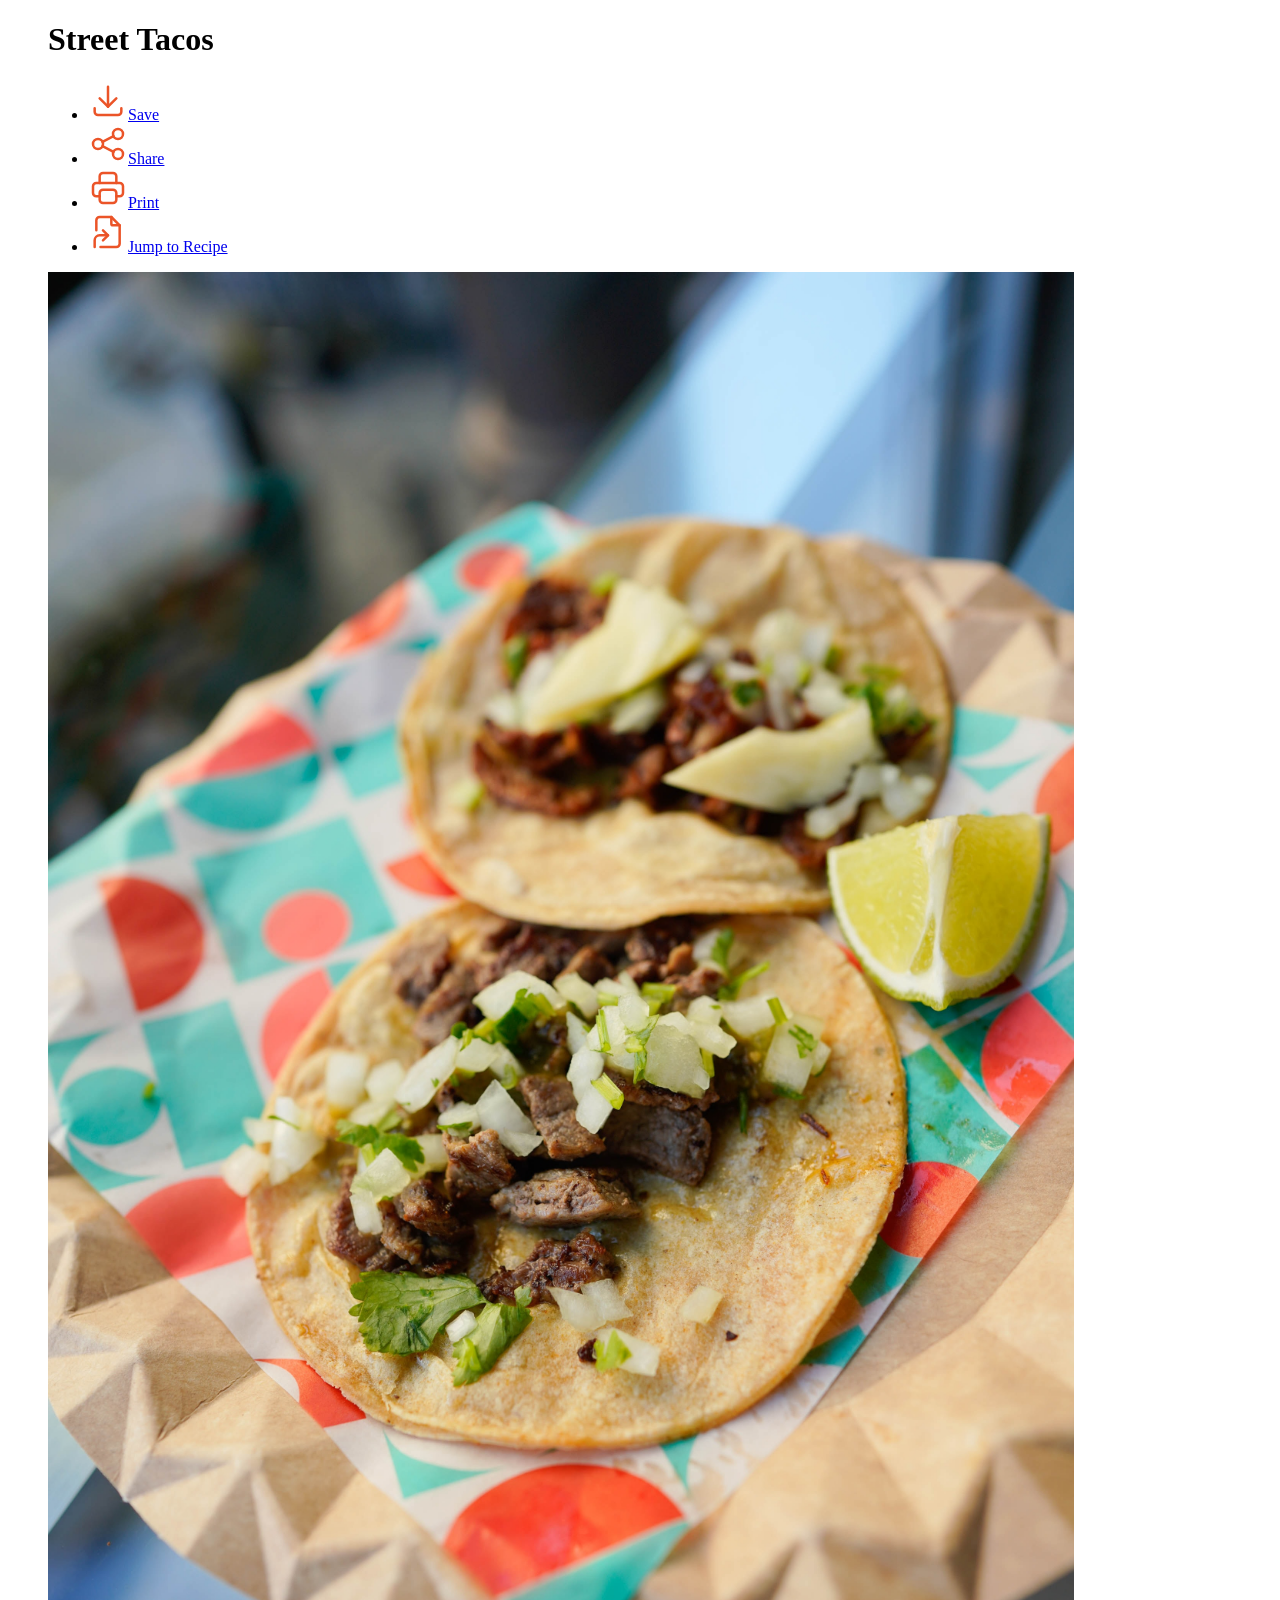
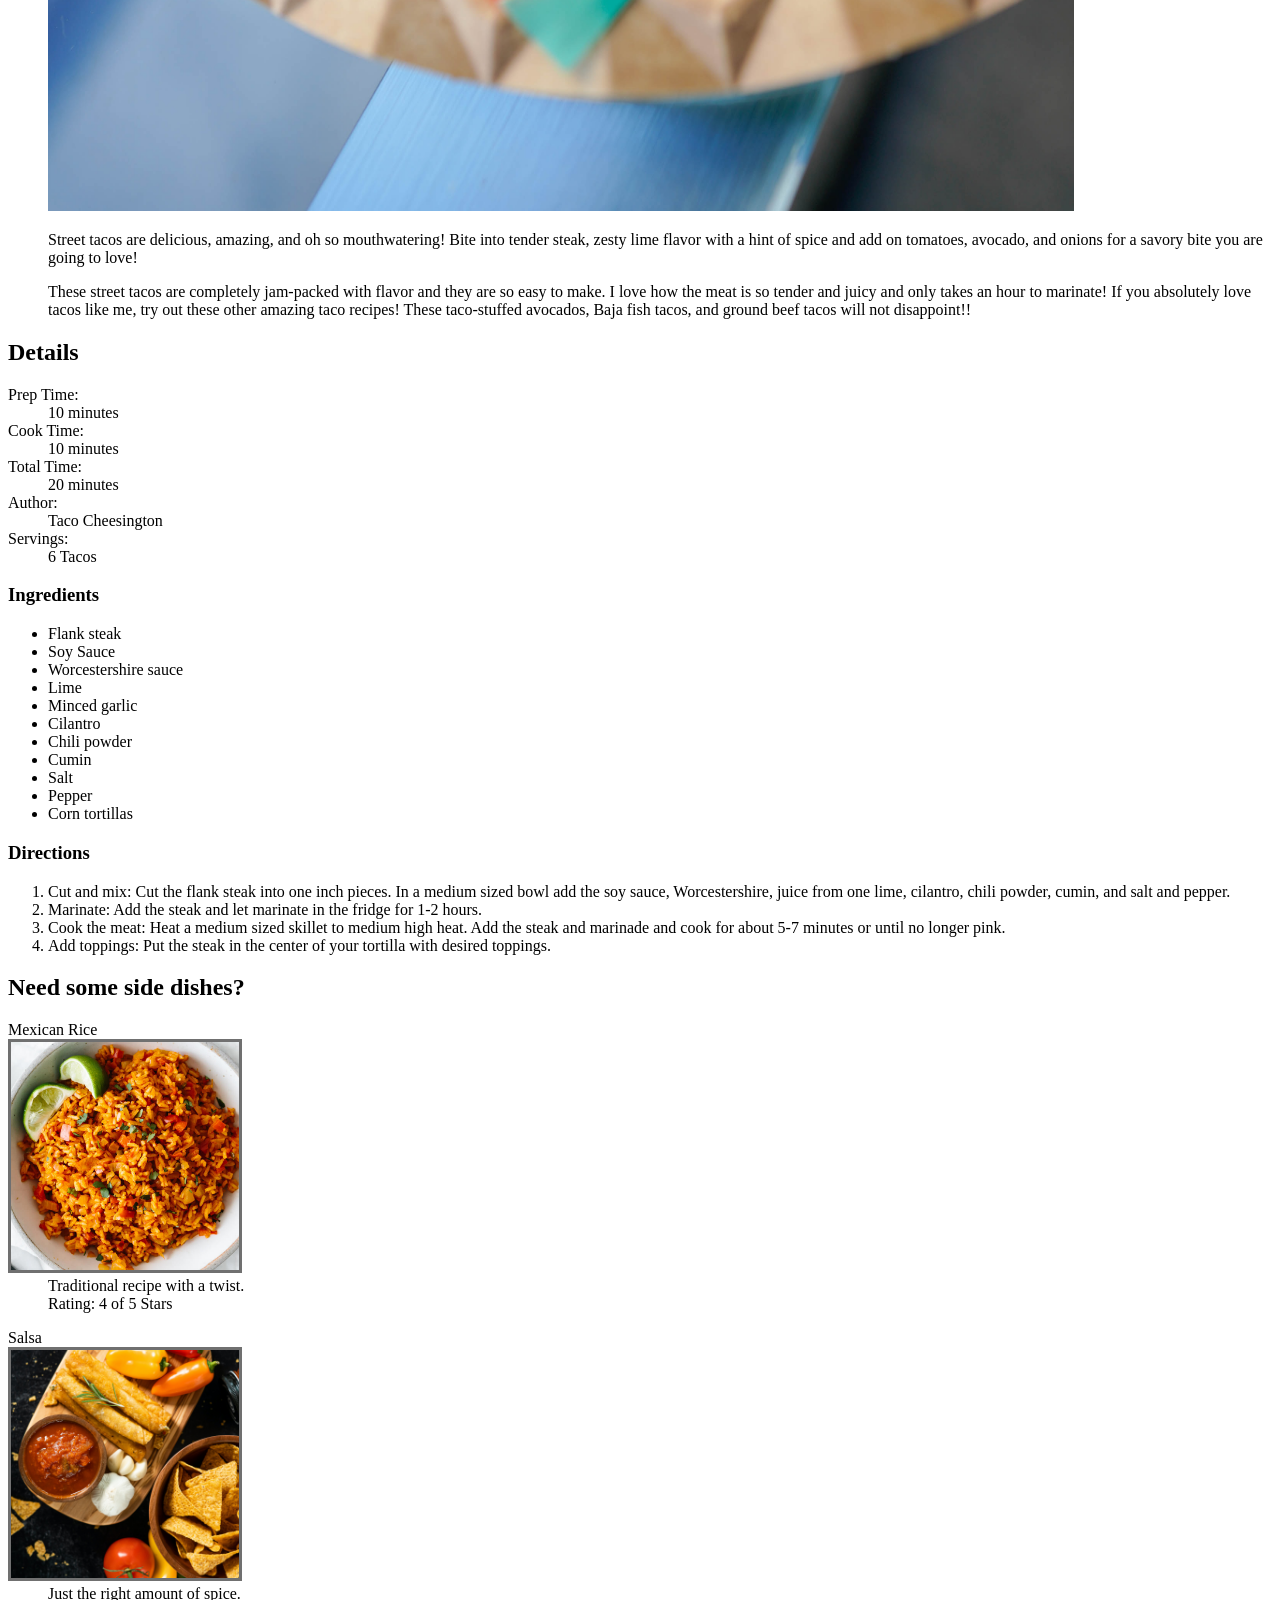
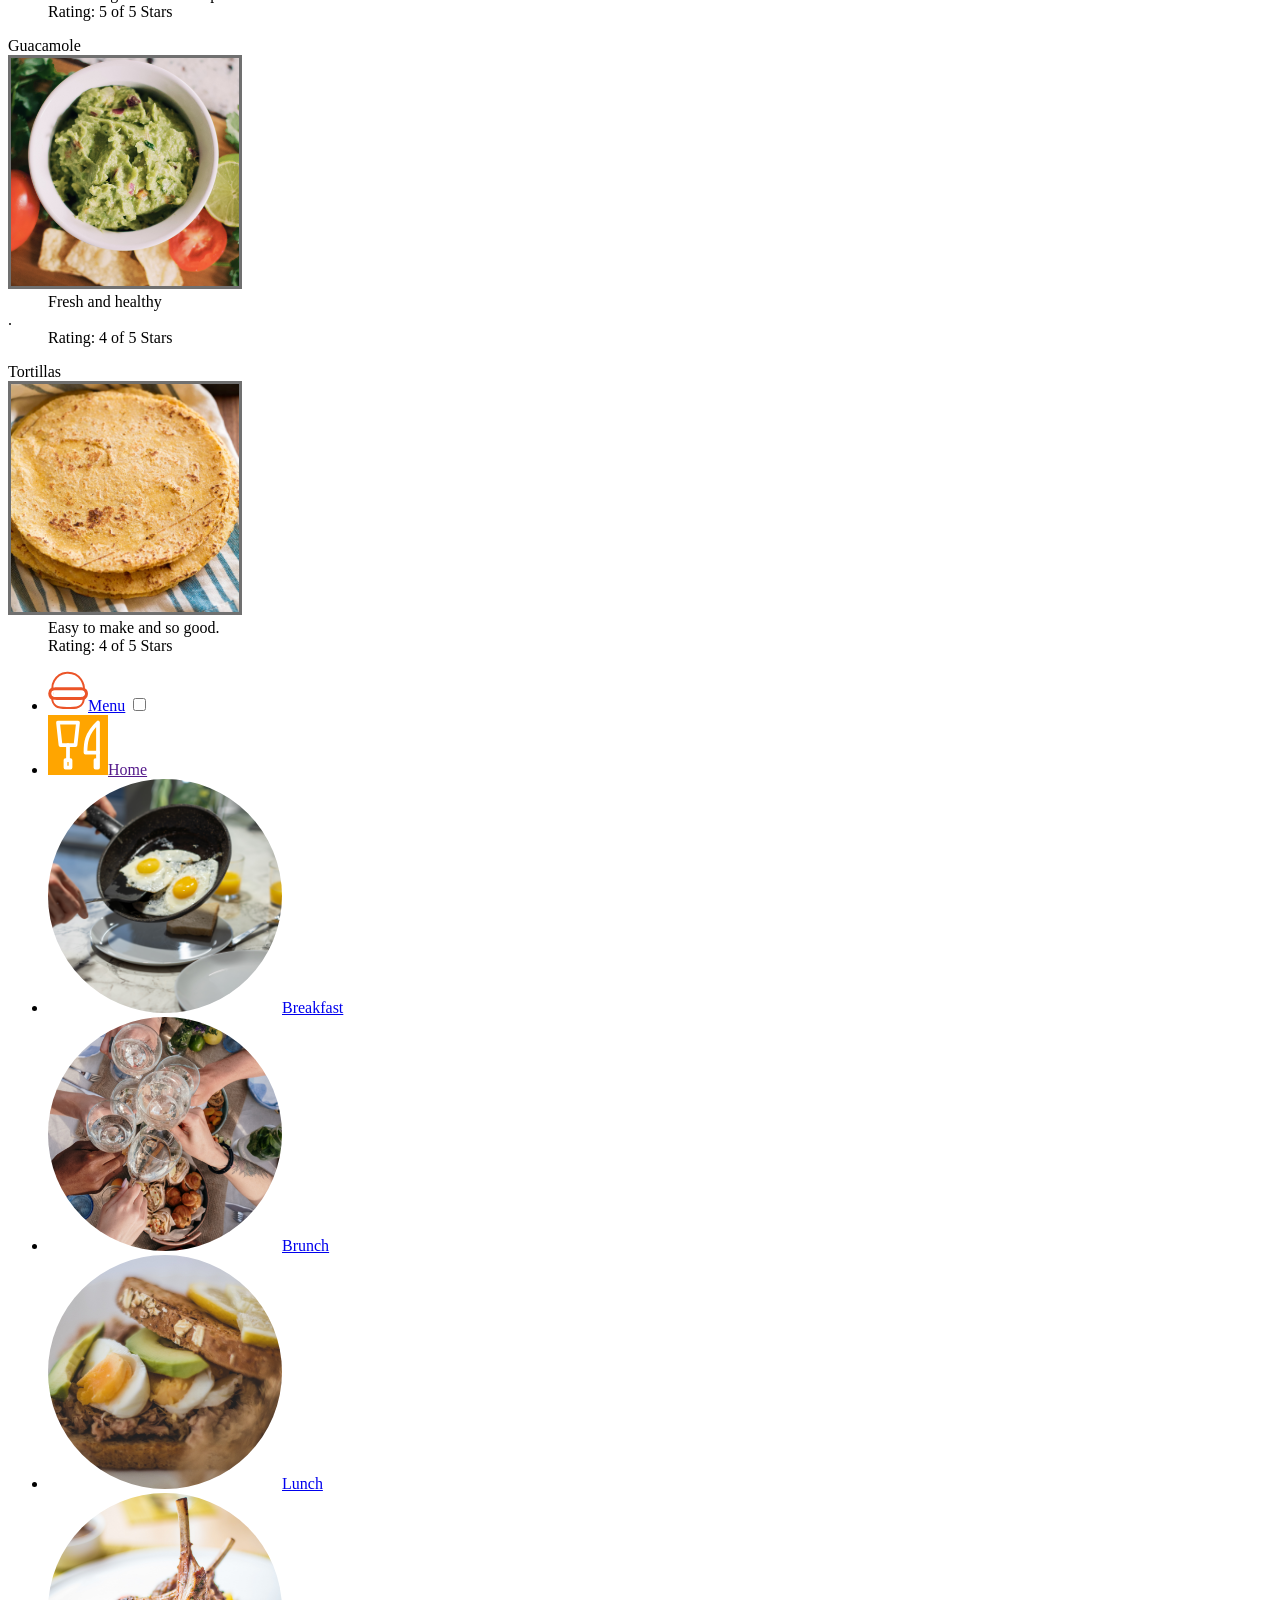
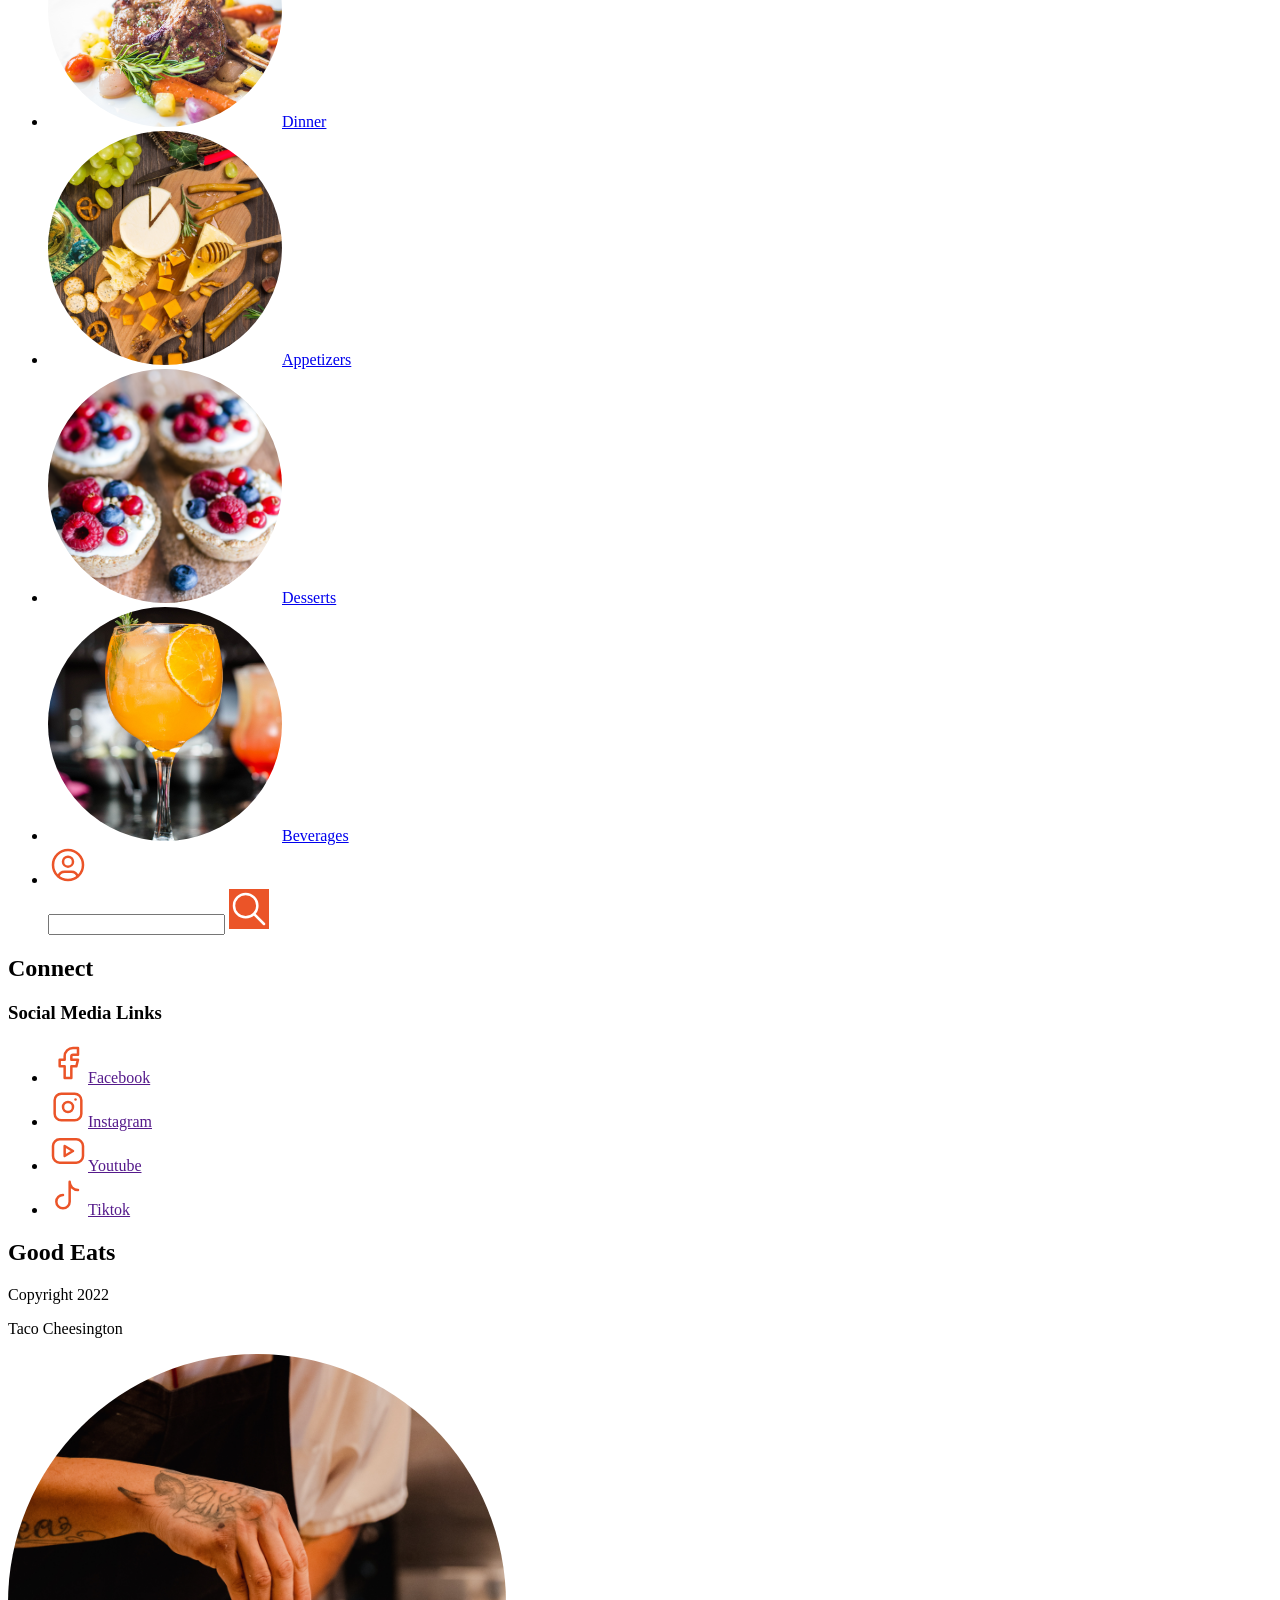
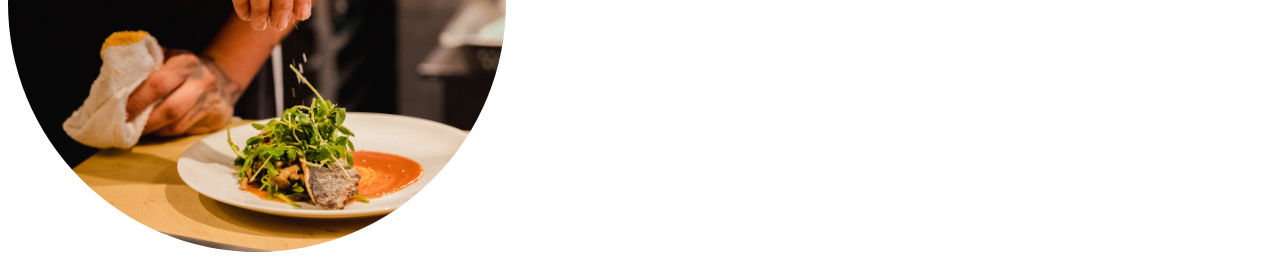
==== index.html @ 37f7d2fc "First commit Updated created svg files for each svg image, added images, added semantic html, no sty" ====
<!DOCTYPE html>
<html lang="en">

<head>
    <meta charset="UTF-8">
    <meta name="viewport" content="width=device-width, initial-scale=1.0">
    <title>Good Eats- Street Tacos</title>
    <link rel="stylesheet" href="styles.css">
</head>
<body>
    <menu>
        <h1>Street Tacos</h1>
        <ul>
            <li><a href="#save"><img src="svg/save.svg" alt="">Save</a></li>
            <li><a href="#share"><img src="svg/share.svg" alt="">Share</a></li>
            <li><a href="#print"><img src="svg/print.svg" alt="">Print</a></li>
            <li><a href="#jump"><img src="svg/jump.svg" alt="">Jump to Recipe</a></li>
        </ul>
        <img src="images/street-tacos.png" alt="">
        <p>Street tacos are delicious, amazing, and oh so mouthwatering! Bite into tender steak, zesty lime flavor with
            a
            hint
            of spice and add on tomatoes, avocado, and onions for a savory bite you are going to love!</p>

        <p>These street tacos are completely jam-packed with flavor and they are so easy to make. I love how the meat is
            so
            tender and juicy and only takes an hour to marinate! If you absolutely love tacos like me, try out these
            other
            amazing taco recipes! These taco-stuffed avocados, Baja fish tacos, and ground beef tacos will not
            disappoint!!</p>
    </menu>
    <main>
        <h2>Details</h2>
        <dl>
            <dt>Prep Time:</dt>
            <dd>10 minutes</dd>
            <dt>Cook Time:</dt>
            <dd>10 minutes</dd>
            <dt>Total Time:</dt>
            <dd>20 minutes</dd>
            <dt>Author:</dt>
            <dd>Taco Cheesington</dd>
            <dt>Servings:</dt>
            <dd>6 Tacos</dd>
        </dl>
        <section>
            <h3>Ingredients</h3>
            <ul>
                <li>Flank steak</li>
                <li>Soy Sauce</li>
                <li>Worcestershire sauce</li>
                <li>Lime</li>
                <li>Minced garlic</li>
                <li>Cilantro</li>
                <li>Chili powder</li>
                <li>Cumin</li>
                <li>Salt</li>
                <li>Pepper</li>
                <li>Corn tortillas</li>
            </ul>
            <h3>Directions</h3>
            <ol>
                <li>Cut and mix: Cut the flank steak into one inch pieces. In a medium sized bowl add the soy sauce,
                    Worcestershire,
                    juice from one lime, cilantro, chili powder, cumin, and salt and pepper.</li>
                <li>Marinate: Add the steak and let marinate in the fridge for 1-2 hours.</li>
                <li>Cook the meat: Heat a medium sized skillet to medium high heat. Add the steak and marinade and cook
                    for about
                    5-7
                    minutes or until no longer pink.</li>
                <li>Add toppings: Put the steak in the center of your tortilla with desired toppings.</li>
            </ol>
        </section>
    </main>
    <aside>
        <section>
            <h2>Need some side dishes?</h2>
            <dl>
                <dt>Mexican Rice</dt>
                <img src="images/mexican-rice.png" alt="">
                <dd>Traditional recipe with a twist.</dd>
                <dd>Rating: 4 of 5 Stars</dd>
            </dl>
            <dl>
                <dt>Salsa</dt>
                <img src="images/salsa.png" alt="">
                <dd>Just the right amount of spice.</dd>
                <dd>Rating: 5 of 5 Stars</dd>
            </dl>
            <dl>
                <dt>Guacamole</dt>
                <img src="images/guacamole.png" alt="">
                <dd>Fresh and healthy</dd>.
                <dd>Rating: 4 of 5 Stars</dd>
            </dl>
            <dl>
                <dt>Tortillas</dt>
                <img src="images/tortillas.png" alt="">
                <dd>Easy to make and so good.</dd>
                <dd>Rating: 4 of 5 Stars</dd>
            </dl>
        </section>
    </aside>
    <header>
        <nav>
            <ul>
                <li><a href="#"><img src="svg/hamburger.svg" alt="">Menu</a>
                    <input type="checkbox" name="hamburger" id="hamburger">
                </li>
                <li><a href=""><img id="logo" src="svg/logo.svg" alt="">Home</a></li>
                <li><a href="#"><img src="images/breakfast.png" alt="">Breakfast</a></li>
                <li><a href="#"><img src="images/brunch.png" alt="">Brunch</a></li>
                <li><a href="#"><img src="images/lunch.png" alt="">Lunch</a></li>
                <li><a href="#"><img src="images/dinner.png" alt="">Dinner</a></li>
                <li><a href="#"><img src="images/appetizers.png" alt="">Appetizers</a></li>
                <li><a href="#"><img src="images/desserts.png" alt="">Desserts</a></li>
                <li><a href="#"><img src="images/beverages.png" alt="">Beverages</a></li>
                <li><a href="#"><img id="avatar" src="svg/avatar.svg" alt=""></a></li>
                <input type="search" name="search-bar" id="search-bar">
                <a href="#"><img id="search" src="svg/search.svg" alt=""></a>
            </ul>
        </nav>
    </header>
    <footer>
        <h2>Connect</h2>
        <section>
            <h3>Social Media Links</h3>
            <ul>
                <li><a href=""><img src="svg/facebook.svg" alt="">Facebook</a></li>
                <li><a href=""><img src="svg/instagram.svg" alt="">Instagram</a></li>
                <li><a href=""><img src="svg/youtube.svg" alt="">Youtube</a></li>
                <li><a href=""><img src="svg/tiktok.svg" alt="">Tiktok</a></li>
            </ul>
        </section>
        <section>
            <h2>Good Eats</h2>
            <p>Copyright 2022</p>
            <p>Taco Cheesington</p>
            <img src="images/taco-cheesington.png" alt="">
        </section>
    </footer>
</body>

</html>
---- styles.css ----
#logo {
    background-color: orange;
}
#search {
    background-color: #EB5428;
}
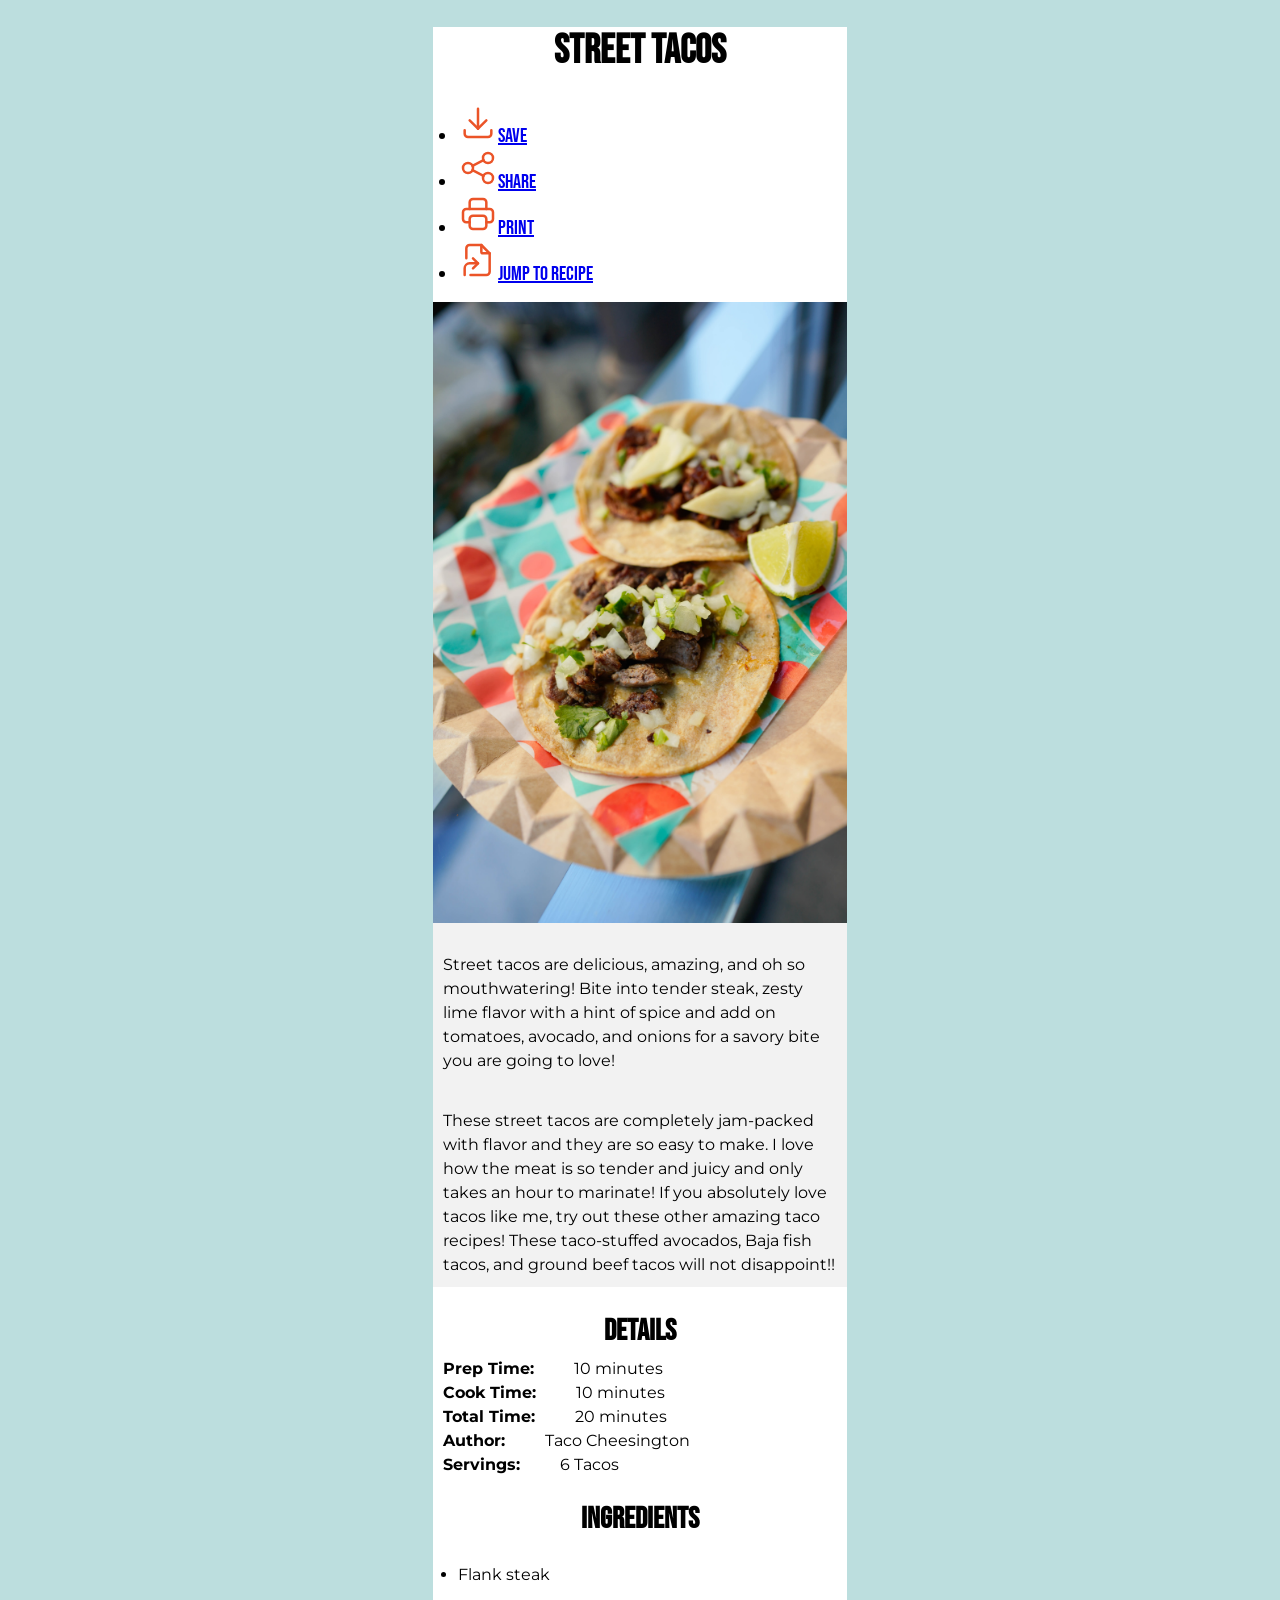
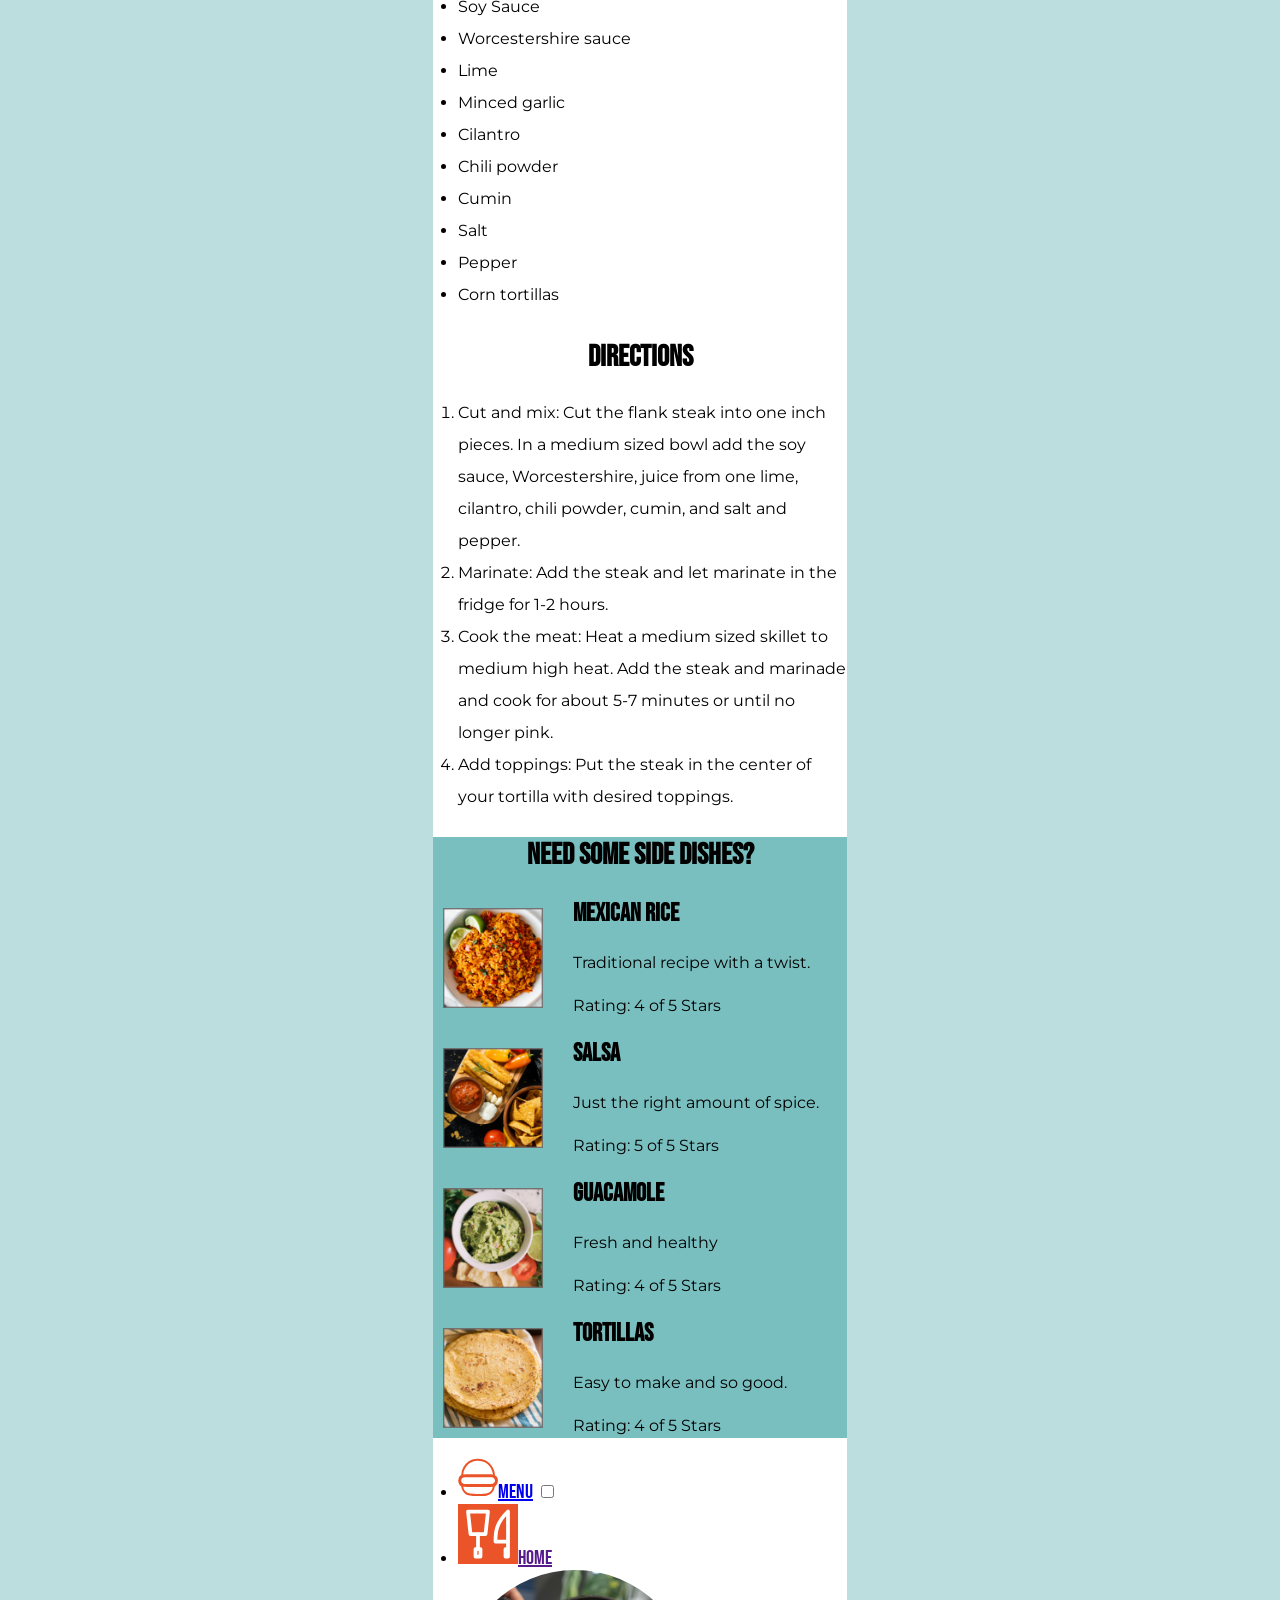
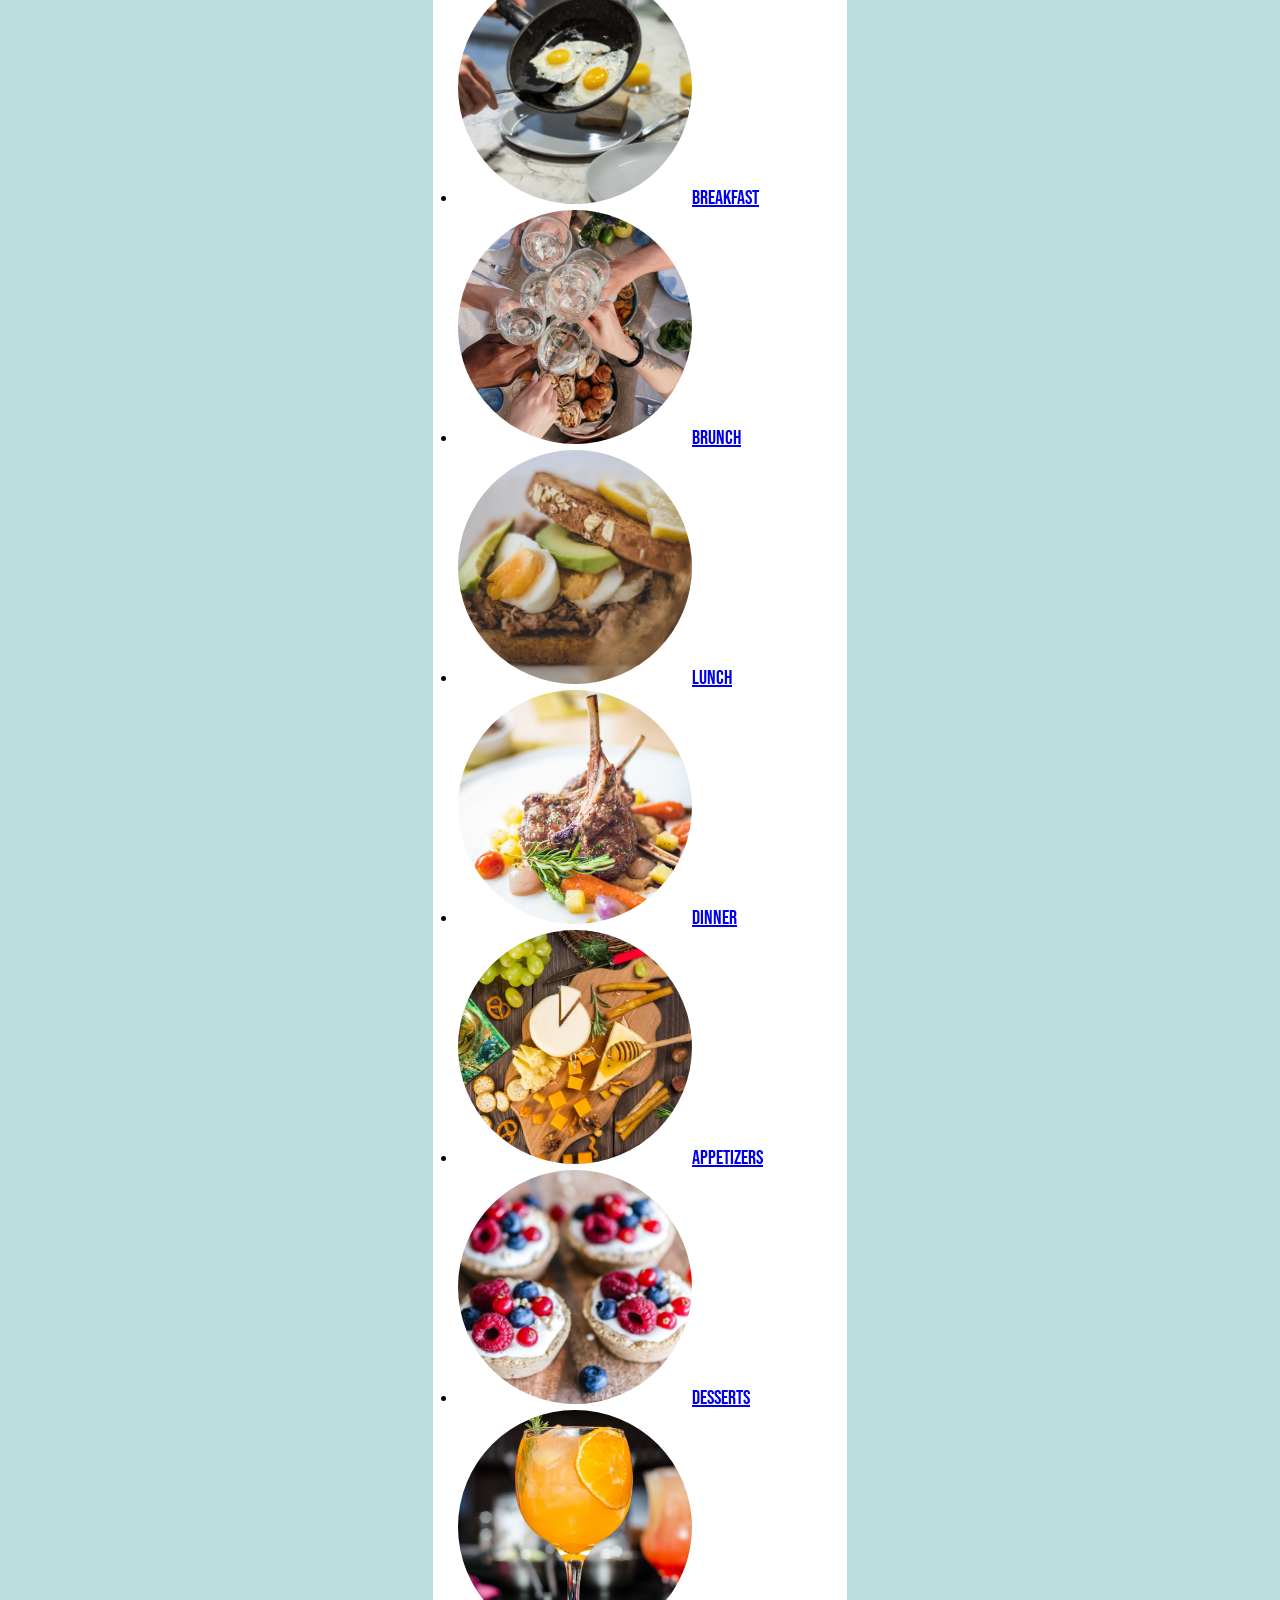
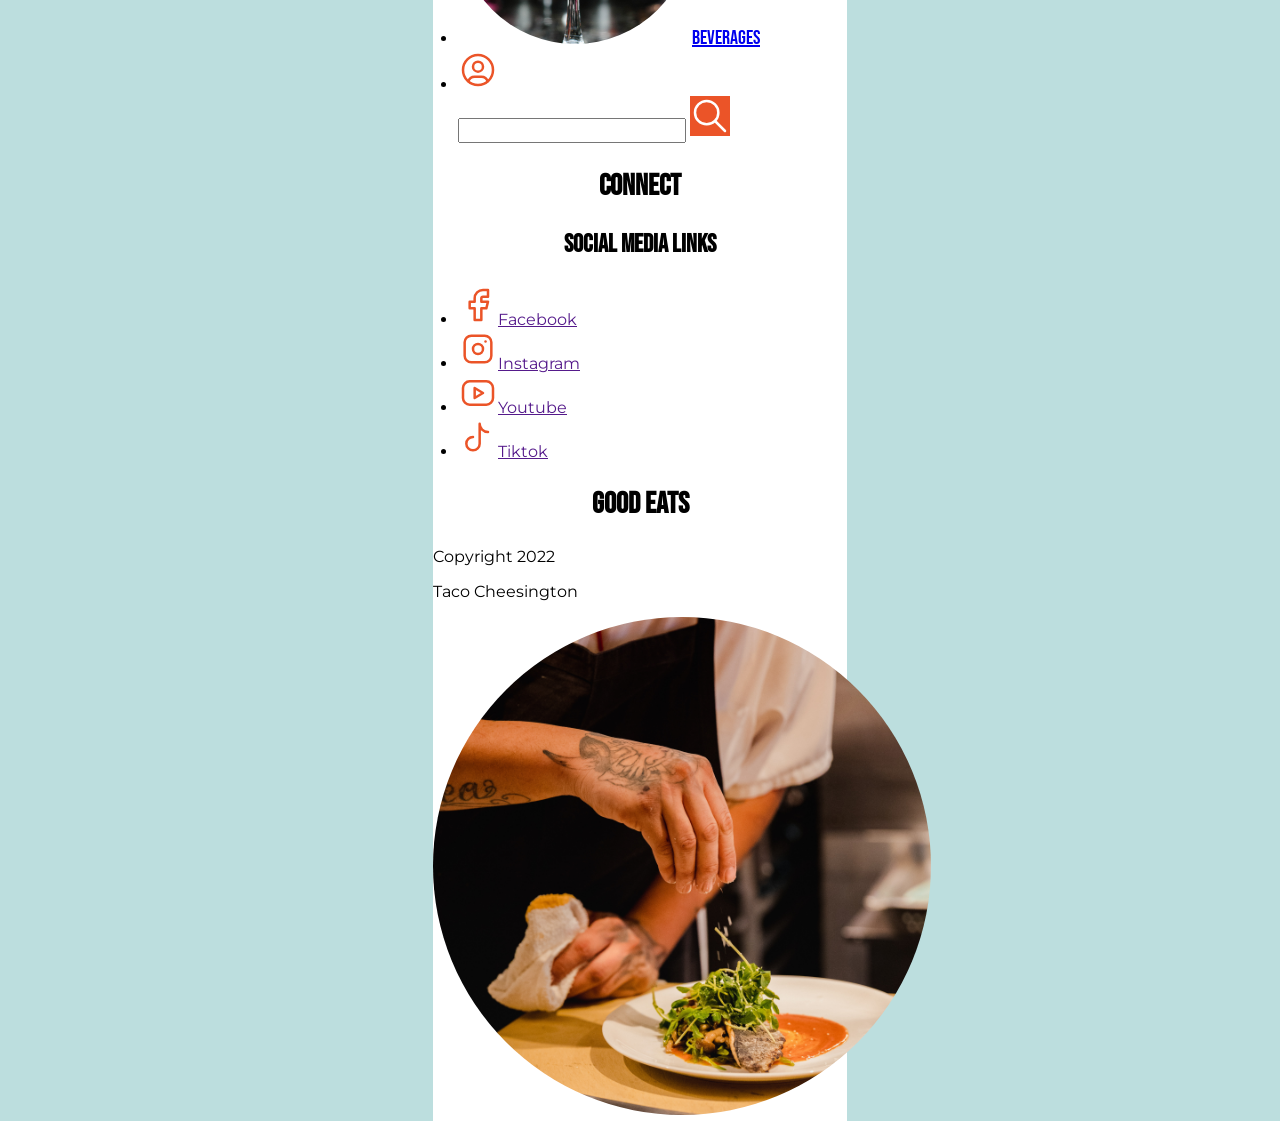
==== commit dc081f25: "Second Commit Update, added css for mobile, still a work in progress" ====
--- a/index.html
+++ b/index.html
@@ -7,6 +7,7 @@
     <title>Good Eats- Street Tacos</title>
     <link rel="stylesheet" href="styles.css">
 </head>
+
 <body>
     <menu>
         <h1>Street Tacos</h1>
@@ -16,35 +17,49 @@
             <li><a href="#print"><img src="svg/print.svg" alt="">Print</a></li>
             <li><a href="#jump"><img src="svg/jump.svg" alt="">Jump to Recipe</a></li>
         </ul>
-        <img src="images/street-tacos.png" alt="">
-        <p>Street tacos are delicious, amazing, and oh so mouthwatering! Bite into tender steak, zesty lime flavor with
-            a
-            hint
-            of spice and add on tomatoes, avocado, and onions for a savory bite you are going to love!</p>
+        <section>
+            <img src="images/street-tacos.png" alt="">
+            <p>Street tacos are delicious, amazing, and oh so mouthwatering! Bite into tender steak, zesty lime flavor
+                with
+                a
+                hint
+                of spice and add on tomatoes, avocado, and onions for a savory bite you are going to love!</p>
 
-        <p>These street tacos are completely jam-packed with flavor and they are so easy to make. I love how the meat is
-            so
-            tender and juicy and only takes an hour to marinate! If you absolutely love tacos like me, try out these
-            other
-            amazing taco recipes! These taco-stuffed avocados, Baja fish tacos, and ground beef tacos will not
-            disappoint!!</p>
+            <p>These street tacos are completely jam-packed with flavor and they are so easy to make. I love how the
+                meat is
+                so
+                tender and juicy and only takes an hour to marinate! If you absolutely love tacos like me, try out these
+                other
+                amazing taco recipes! These taco-stuffed avocados, Baja fish tacos, and ground beef tacos will not
+                disappoint!!</p>
+        </section>
     </menu>
     <main>
-        <h2>Details</h2>
-        <dl>
-            <dt>Prep Time:</dt>
-            <dd>10 minutes</dd>
-            <dt>Cook Time:</dt>
-            <dd>10 minutes</dd>
-            <dt>Total Time:</dt>
-            <dd>20 minutes</dd>
-            <dt>Author:</dt>
-            <dd>Taco Cheesington</dd>
-            <dt>Servings:</dt>
-            <dd>6 Tacos</dd>
-        </dl>
+        <div id="details">
+            <h2>Details</h2>
+            <dl>
+                <dt>Prep Time:</dt>
+                <dd>10 minutes</dd>
+            </dl>
+            <dl>
+                <dt>Cook Time:</dt>
+                <dd>10 minutes</dd>
+            </dl>
+            <dl>
+                <dt>Total Time:</dt>
+                <dd>20 minutes</dd>
+            </dl>
+            <dl>
+                <dt>Author:</dt>
+                <dd>Taco Cheesington</dd>
+            </dl>
+            <dl>
+                <dt>Servings:</dt>
+                <dd>6 Tacos</dd>
+            </dl>
+        </div>
         <section>
-            <h3>Ingredients</h3>
+            <h2>Ingredients</h2>
             <ul>
                 <li>Flank steak</li>
                 <li>Soy Sauce</li>
@@ -58,7 +73,7 @@
                 <li>Pepper</li>
                 <li>Corn tortillas</li>
             </ul>
-            <h3>Directions</h3>
+            <h2>Directions</h2>
             <ol>
                 <li>Cut and mix: Cut the flank steak into one inch pieces. In a medium sized bowl add the soy sauce,
                     Worcestershire,
@@ -73,32 +88,31 @@
         </section>
     </main>
     <aside>
-        <section>
-            <h2>Need some side dishes?</h2>
-            <dl>
-                <dt>Mexican Rice</dt>
-                <img src="images/mexican-rice.png" alt="">
-                <dd>Traditional recipe with a twist.</dd>
-                <dd>Rating: 4 of 5 Stars</dd>
-            </dl>
-            <dl>
-                <dt>Salsa</dt>
-                <img src="images/salsa.png" alt="">
-                <dd>Just the right amount of spice.</dd>
-                <dd>Rating: 5 of 5 Stars</dd>
-            </dl>
-            <dl>
-                <dt>Guacamole</dt>
-                <img src="images/guacamole.png" alt="">
-                <dd>Fresh and healthy</dd>.
-                <dd>Rating: 4 of 5 Stars</dd>
-            </dl>
-            <dl>
-                <dt>Tortillas</dt>
-                <img src="images/tortillas.png" alt="">
-                <dd>Easy to make and so good.</dd>
-                <dd>Rating: 4 of 5 Stars</dd>
-            </dl>
+        <h2>Need some side dishes?</h2>
+        <article>
+            <h3>Mexican Rice</h3>
+            <img src="images/mexican-rice.png" alt="Image of Mexican Rice">
+            <p>Traditional recipe with a twist.</p>
+            <p>Rating: 4 of 5 Stars</p>
+        </article>
+        <article>
+            <h3>Salsa</h3>
+            <img src="images/salsa.png" alt="Image of Salsa">
+            <p>Just the right amount of spice.</p>
+            <p>Rating: 5 of 5 Stars</p>
+        </article>
+        <article>
+            <h3>Guacamole</h3>
+            <img src="images/guacamole.png" alt="">
+            <p>Fresh and healthy</p>
+            <p>Rating: 4 of 5 Stars</p>
+        </article>
+        <article>
+            <h3>Tortillas</h3>
+            <img src="images/tortillas.png" alt="">
+            <p>Easy to make and so good.</p>
+            <p>Rating: 4 of 5 Stars</p>
+        </article>
         </section>
     </aside>
     <header>
--- a/styles.css
+++ b/styles.css
@@ -1,6 +1,143 @@
+@import url('https://fonts.googleapis.com/css2?family=Bebas+Neue&family=Cabin&family=Montserrat:wght@400;700&display=swap');
+:root {
+    --black: #0D0D0D;
+    --off-white: #F2F2F2;
+    --dark-teal: #7ABFBF;
+    --light-teal: rgba(122, 191, 191, 0.5);
+    --orange: #EB5428;
+}
+/* Typography */
+h1, h2, h3, nav a, nav span, menu li, #social li, footer {
+    font-family: 'Bebas Neue', sans-serif;
+}
+p, dd, li, nav, input {
+    font-family: 'Montserrat', sans-serif;
+    font-weight: 400;
+}
+dt {
+    font-family: 'Montserrat', sans-serif;
+    font-weight: 700;
+}
+h1 {
+    font-size: 40px;
+    text-align: center;
+}
+h2 {
+    font-size: 30px;
+    text-align: center;
+}
+h3 {
+    font-size: 25px;
+    text-align: center;    
+}
+nav a, nav span, menu li, #social li, footer {
+    font-size: 20px;
+}
+p, dd, li, nav, input, dt {
+    font-size: 16px;
+}
+/* Main */
+html{
+    box-sizing: border-box;
+    background-color: var(--light-teal);
+}
+body {
+    margin: 0 auto;
+    width: 100%;
+    max-width: 414px;
+    background-color: #ffffff;
+}
+menu{
+    margin: 0;
+    padding:0;
+}
+menu section {
+    background-color: var(--off-white);
+}
+menu p {
+    padding: 10px;
+    line-height: 1.5;
+}
+menu section img{
+    width: 100%;
+}
+#details {
+    display: flex;
+    flex-direction: column;
+    justify-content: start;
+    margin: 10px; 
+}
+#details h2 {
+    margin: 10px;
+}
+
+#details dl {
+    display: flex;
+    justify-content: start;
+    margin-bottom: 5px;
+    margin-top: 0;
+}
+ul, ol{
+    margin-top: 0;
+    padding-left: 25px;
+}
+main section {
+    line-height: 2;
+}
+main section h2 {
+    margin: 10px;
+}
+
+/* Aside */
+aside {
+    background-color: var(--dark-teal);
+}
+article {
+    display: grid;
+    grid-template-areas:
+        "image title"
+        "image description"
+        "image rating";
+    grid-template-columns: auto 1fr;
+    grid-gap: 20px;
+    text-align: left;
+}
+
+article img {
+    grid-area: image;
+    margin: 10px;
+}
+
+article h3 {
+    grid-area: title;
+    text-align: left;
+}
+
+article p:first-of-type {
+    grid-area: description;
+}
+
+article p:last-of-type {
+    grid-area: rating;
+}
+
+/* Optional styling to ensure there's no unnecessary spacing */
+article {
+    margin-bottom: 20px;
+}
+
+article img {
+    max-width: 100px; /* Adjust as needed */
+    display: block;
+}
+
+article p, article h3 {
+    margin: 0;
+}
+
 #logo {
-    background-color: orange;
+    background-color: var(--orange);
 }
 #search {
-    background-color: #EB5428;
+    background-color: var(--orange);
 }
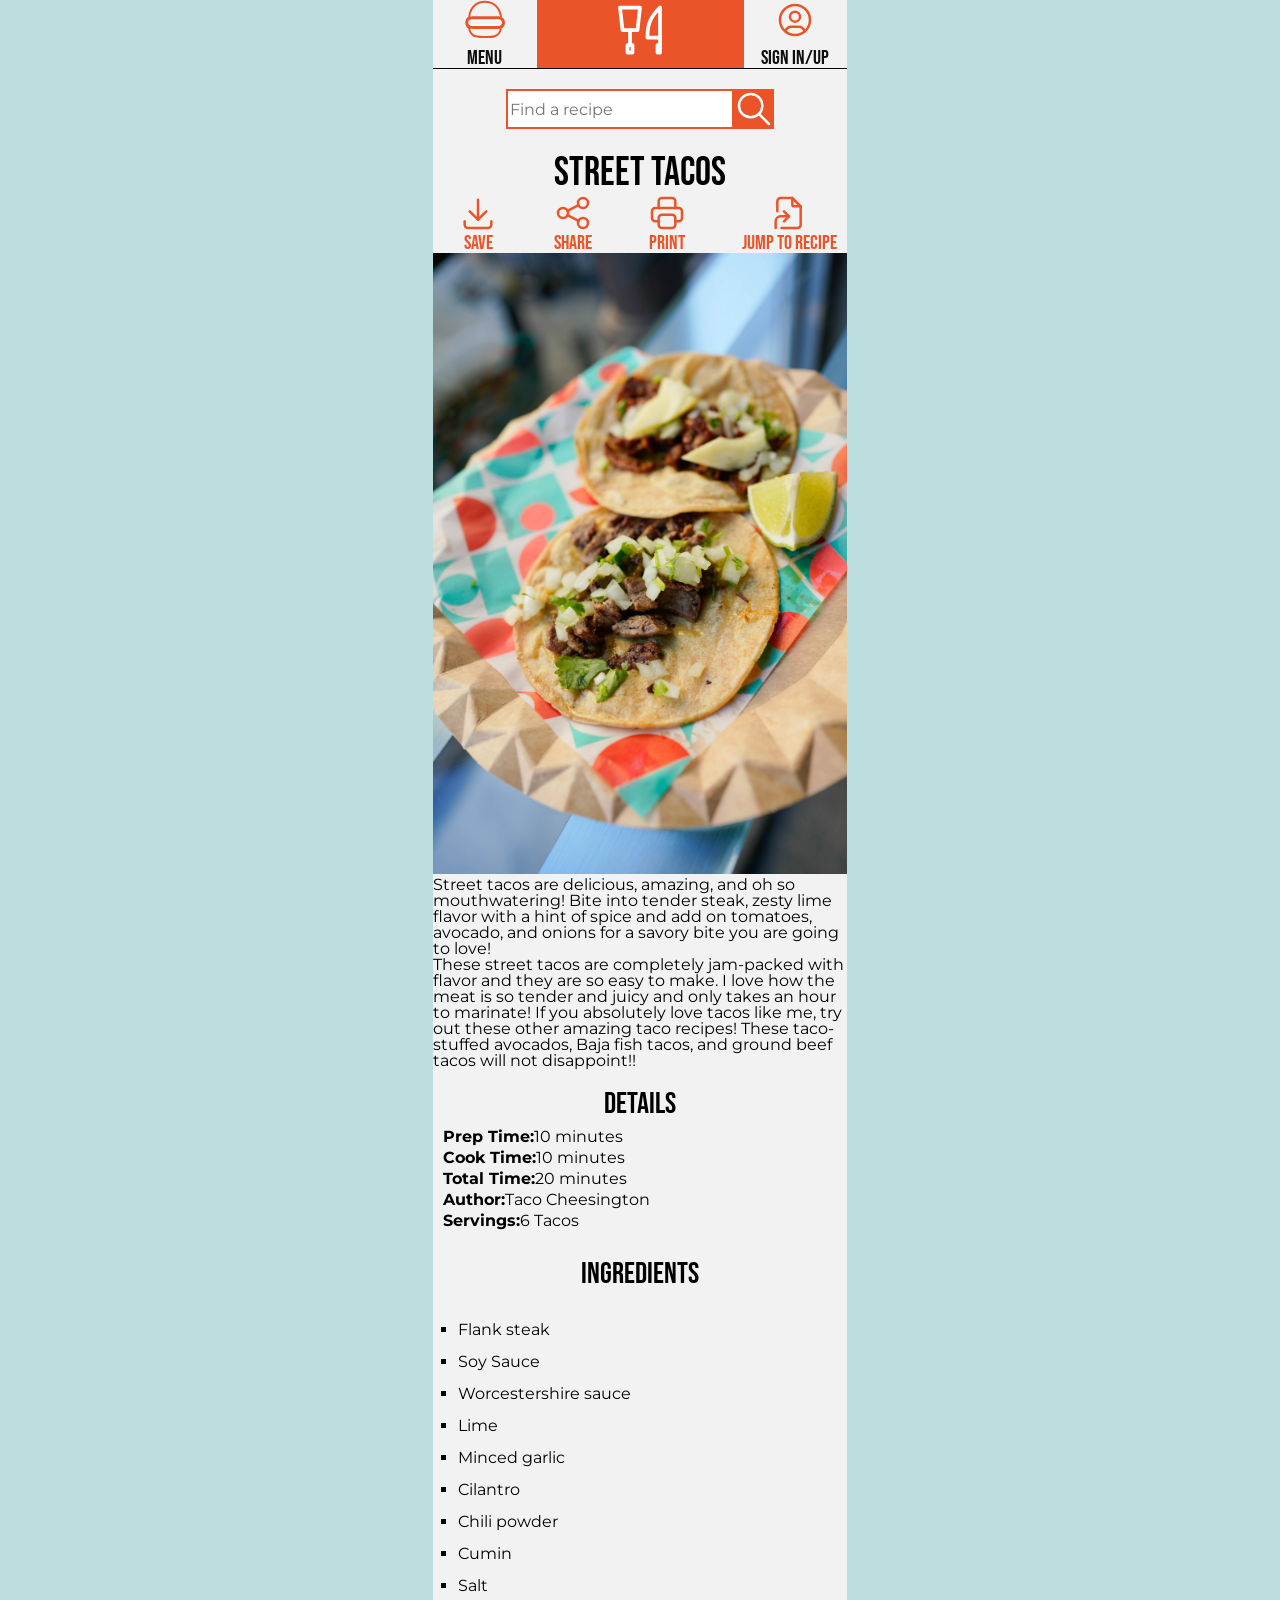
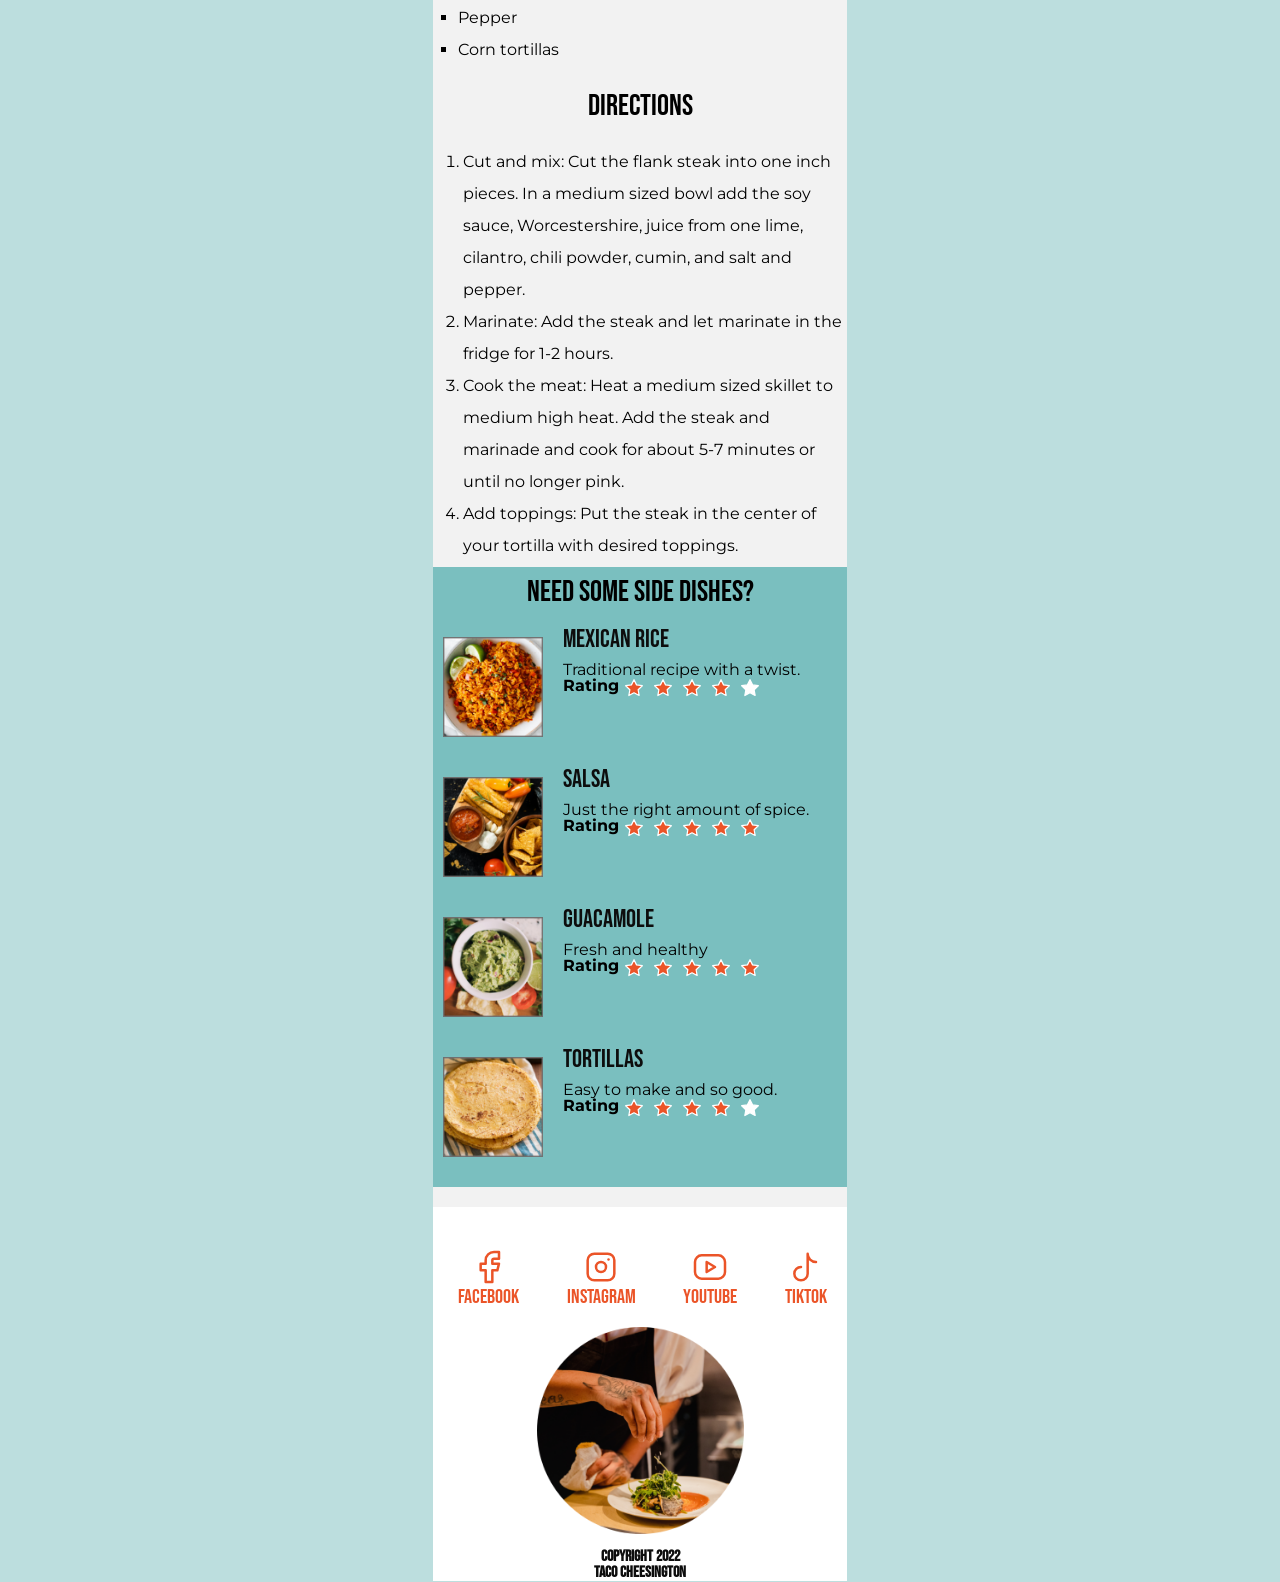
==== commit 26465fdc: "Mobile version Update to all styles and html for the mobile view." ====
--- a/index.html
+++ b/index.html
@@ -6,17 +6,47 @@
     <meta name="viewport" content="width=device-width, initial-scale=1.0">
     <title>Good Eats- Street Tacos</title>
     <link rel="stylesheet" href="styles.css">
+    <link rel="preconnect" href="https://fonts.googleapis.com">
+    <link rel="preconnect" href="https://fonts.gstatic.com" crossorigin>
+    <link href="https://fonts.googleapis.com/css2?family=Bebas+Neue&family=Montserrat:wght@400;700&display=swap"
+        rel="stylesheet">
 </head>
 
 <body>
-    <menu>
+    <div class="container">
+    <header>
         <h1>Street Tacos</h1>
-        <ul>
-            <li><a href="#save"><img src="svg/save.svg" alt="">Save</a></li>
-            <li><a href="#share"><img src="svg/share.svg" alt="">Share</a></li>
-            <li><a href="#print"><img src="svg/print.svg" alt="">Print</a></li>
-            <li><a href="#jump"><img src="svg/jump.svg" alt="">Jump to Recipe</a></li>
-        </ul>
+        <menu>
+            <ul>
+                <li><a href="#save"><svg xmlns="http://www.w3.org/2000/svg" class="icon icon-tabler icon-tabler-download" width="40" height="40" viewBox="0 0 24 24" stroke-width="1.5" stroke="#EB5428" fill="none" stroke-linecap="round" stroke-linejoin="round">
+        <path stroke="none" d="M0 0h24v24H0z" fill="none"/>
+        <path d="M4 17v2a2 2 0 0 0 2 2h12a2 2 0 0 0 2 -2v-2" />
+        <polyline points="7 11 12 16 17 11" />
+        <line x1="12" y1="4" x2="12" y2="16" />
+      </svg>Save</a></li>
+                <li><a href="#share"><svg xmlns="http://www.w3.org/2000/svg" class="icon icon-tabler icon-tabler-share" width="40" height="40" viewBox="0 0 24 24" stroke-width="1.5" stroke="#EB5428" fill="none" stroke-linecap="round" stroke-linejoin="round">
+        <path stroke="none" d="M0 0h24v24H0z" fill="none"/>
+        <circle cx="6" cy="12" r="3" />
+        <circle cx="18" cy="6" r="3" />
+        <circle cx="18" cy="18" r="3" />
+        <line x1="8.7" y1="10.7" x2="15.3" y2="7.3" />
+        <line x1="8.7" y1="13.3" x2="15.3" y2="16.7" />
+      </svg>Share</a></li>
+                <li><a href="#print"><svg xmlns="http://www.w3.org/2000/svg" class="icon icon-tabler icon-tabler-printer" width="40" height="40" viewBox="0 0 24 24" stroke-width="1.5" stroke="#EB5428" fill="none" stroke-linecap="round" stroke-linejoin="round">
+        <path stroke="none" d="M0 0h24v24H0z" fill="none"/>
+        <path d="M17 17h2a2 2 0 0 0 2 -2v-4a2 2 0 0 0 -2 -2h-14a2 2 0 0 0 -2 2v4a2 2 0 0 0 2 2h2" />
+        <path d="M17 9v-4a2 2 0 0 0 -2 -2h-6a2 2 0 0 0 -2 2v4" />
+        <rect x="7" y="13" width="10" height="8" rx="2" />
+      </svg>Print</a></li>
+                <li><a href="#jump"><svg xmlns="http://www.w3.org/2000/svg" class="icon icon-tabler icon-tabler-file-symlink" width="40" height="40" viewBox="0 0 24 24" stroke-width="1.5" stroke="#EB5428" fill="none" stroke-linecap="round" stroke-linejoin="round">
+        <path stroke="none" d="M0 0h24v24H0z" fill="none"/>
+        <path d="M4 21v-4a3 3 0 0 1 3 -3h5" />
+        <path d="M9 17l3 -3l-3 -3" />
+        <path d="M14 3v4a1 1 0 0 0 1 1h4" />
+        <path d="M5 11v-6a2 2 0 0 1 2 -2h7l5 5v11a2 2 0 0 1 -2 2h-9.5" />
+      </svg>Jump to Recipe</a></li>
+            </ul>
+        </menu>
         <section>
             <img src="images/street-tacos.png" alt="">
             <p>Street tacos are delicious, amazing, and oh so mouthwatering! Bite into tender steak, zesty lime flavor
@@ -33,7 +63,7 @@
                 amazing taco recipes! These taco-stuffed avocados, Baja fish tacos, and ground beef tacos will not
                 disappoint!!</p>
         </section>
-    </menu>
+    </header>
     <main>
         <div id="details">
             <h2>Details</h2>
@@ -89,61 +119,297 @@
     </main>
     <aside>
         <h2>Need some side dishes?</h2>
-        <article>
-            <h3>Mexican Rice</h3>
-            <img src="images/mexican-rice.png" alt="Image of Mexican Rice">
-            <p>Traditional recipe with a twist.</p>
-            <p>Rating: 4 of 5 Stars</p>
-        </article>
-        <article>
-            <h3>Salsa</h3>
-            <img src="images/salsa.png" alt="Image of Salsa">
-            <p>Just the right amount of spice.</p>
-            <p>Rating: 5 of 5 Stars</p>
-        </article>
-        <article>
-            <h3>Guacamole</h3>
-            <img src="images/guacamole.png" alt="">
-            <p>Fresh and healthy</p>
-            <p>Rating: 4 of 5 Stars</p>
-        </article>
-        <article>
-            <h3>Tortillas</h3>
-            <img src="images/tortillas.png" alt="">
-            <p>Easy to make and so good.</p>
-            <p>Rating: 4 of 5 Stars</p>
-        </article>
+        <section>
+            <div>
+                <a href="#"><img src="images/mexican-rice.png" alt="Image of Mexican Rice"></a>
+            </div>
+            <div>
+                <h3><a href="#">Mexican Rice</a></h3>
+                <p>Traditional recipe with a twist.</p>
+                <section class="rating">
+                    <dl>
+                        <dt>Rating</dt>
+                        <dd><svg xmlns="http://www.w3.org/2000/svg" class="icon icon-tabler icon-tabler-star" width="20"
+                                height="20" viewBox="0 0 24 24" stroke-width="1.5" stroke="#ffffff" fill="#EB5428"
+                                stroke-linecap="round" stroke-linejoin="round">
+                                <path stroke="none" d="M0 0h24v24H0z" fill="none" />
+                                <path
+                                    d="M12 17.75l-6.172 3.245l1.179 -6.873l-5 -4.867l6.9 -1l3.086 -6.253l3.086 6.253l6.9 1l-5 4.867l1.179 6.873z" />
+                            </svg>
+                            <svg xmlns="http://www.w3.org/2000/svg" class="icon icon-tabler icon-tabler-star" width="20"
+                                height="20" viewBox="0 0 24 24" stroke-width="1.5" stroke="#ffffff" fill="#EB5428"
+                                stroke-linecap="round" stroke-linejoin="round">
+                                <path stroke="none" d="M0 0h24v24H0z" fill="none" />
+                                <path
+                                    d="M12 17.75l-6.172 3.245l1.179 -6.873l-5 -4.867l6.9 -1l3.086 -6.253l3.086 6.253l6.9 1l-5 4.867l1.179 6.873z" />
+                            </svg>
+                            <svg xmlns="http://www.w3.org/2000/svg" class="icon icon-tabler icon-tabler-star" width="20"
+                                height="20" viewBox="0 0 24 24" stroke-width="1.5" stroke="#ffffff" fill="#EB5428"
+                                stroke-linecap="round" stroke-linejoin="round">
+                                <path stroke="none" d="M0 0h24v24H0z" fill="none" />
+                                <path
+                                    d="M12 17.75l-6.172 3.245l1.179 -6.873l-5 -4.867l6.9 -1l3.086 -6.253l3.086 6.253l6.9 1l-5 4.867l1.179 6.873z" />
+                            </svg>
+                            <svg xmlns="http://www.w3.org/2000/svg" class="icon icon-tabler icon-tabler-star" width="20"
+                                height="20" viewBox="0 0 24 24" stroke-width="1.5" stroke="#ffffff" fill="#EB5428"
+                                stroke-linecap="round" stroke-linejoin="round">
+                                <path stroke="none" d="M0 0h24v24H0z" fill="none" />
+                                <path
+                                    d="M12 17.75l-6.172 3.245l1.179 -6.873l-5 -4.867l6.9 -1l3.086 -6.253l3.086 6.253l6.9 1l-5 4.867l1.179 6.873z" />
+                            </svg>
+                            <svg xmlns="http://www.w3.org/2000/svg" class="icon icon-tabler icon-tabler-star" width="20"
+                                height="20" viewBox="0 0 24 24" stroke-width="1.5" stroke="#ffffff" fill="#ffffff"
+                                stroke-linecap="round" stroke-linejoin="round">
+                                <path stroke="none" d="M0 0h24v24H0z" fill="none" />
+                                <path
+                                    d="M12 17.75l-6.172 3.245l1.179 -6.873l-5 -4.867l6.9 -1l3.086 -6.253l3.086 6.253l6.9 1l-5 4.867l1.179 6.873z" />
+                            </svg>
+                        </dd>
+                    </dl>
+
+                </section>
+            </div>
+        </section>
+        <section>
+            <div>
+                <a href="#"><img src="images/salsa.png" alt="Image of Salsa"></a>
+            </div>
+            <div>
+                <h3><a href="#">Salsa</a></h3>
+                <p>Just the right amount of spice.</p>
+                <section class="rating">
+                    <dl>
+                        <dt>Rating</dt>
+                        <dd><svg xmlns="http://www.w3.org/2000/svg" class="icon icon-tabler icon-tabler-star" width="20"
+                                height="20" viewBox="0 0 24 24" stroke-width="1.5" stroke="#ffffff" fill="#EB5428"
+                                stroke-linecap="round" stroke-linejoin="round">
+                                <path stroke="none" d="M0 0h24v24H0z" fill="none" />
+                                <path
+                                    d="M12 17.75l-6.172 3.245l1.179 -6.873l-5 -4.867l6.9 -1l3.086 -6.253l3.086 6.253l6.9 1l-5 4.867l1.179 6.873z" />
+                            </svg>
+                            <svg xmlns="http://www.w3.org/2000/svg" class="icon icon-tabler icon-tabler-star" width="20"
+                                height="20" viewBox="0 0 24 24" stroke-width="1.5" stroke="#ffffff" fill="#EB5428"
+                                stroke-linecap="round" stroke-linejoin="round">
+                                <path stroke="none" d="M0 0h24v24H0z" fill="none" />
+                                <path
+                                    d="M12 17.75l-6.172 3.245l1.179 -6.873l-5 -4.867l6.9 -1l3.086 -6.253l3.086 6.253l6.9 1l-5 4.867l1.179 6.873z" />
+                            </svg>
+                            <svg xmlns="http://www.w3.org/2000/svg" class="icon icon-tabler icon-tabler-star" width="20"
+                                height="20" viewBox="0 0 24 24" stroke-width="1.5" stroke="#ffffff" fill="#EB5428"
+                                stroke-linecap="round" stroke-linejoin="round">
+                                <path stroke="none" d="M0 0h24v24H0z" fill="none" />
+                                <path
+                                    d="M12 17.75l-6.172 3.245l1.179 -6.873l-5 -4.867l6.9 -1l3.086 -6.253l3.086 6.253l6.9 1l-5 4.867l1.179 6.873z" />
+                            </svg>
+                            <svg xmlns="http://www.w3.org/2000/svg" class="icon icon-tabler icon-tabler-star" width="20"
+                                height="20" viewBox="0 0 24 24" stroke-width="1.5" stroke="#ffffff" fill="#EB5428"
+                                stroke-linecap="round" stroke-linejoin="round">
+                                <path stroke="none" d="M0 0h24v24H0z" fill="none" />
+                                <path
+                                    d="M12 17.75l-6.172 3.245l1.179 -6.873l-5 -4.867l6.9 -1l3.086 -6.253l3.086 6.253l6.9 1l-5 4.867l1.179 6.873z" />
+                            </svg>
+                            <svg xmlns="http://www.w3.org/2000/svg" class="icon icon-tabler icon-tabler-star" width="20"
+                                height="20" viewBox="0 0 24 24" stroke-width="1.5" stroke="#ffffff" fill="#EB5428"
+                                stroke-linecap="round" stroke-linejoin="round">
+                                <path stroke="none" d="M0 0h24v24H0z" fill="none" />
+                                <path
+                                    d="M12 17.75l-6.172 3.245l1.179 -6.873l-5 -4.867l6.9 -1l3.086 -6.253l3.086 6.253l6.9 1l-5 4.867l1.179 6.873z" />
+                            </svg>
+                        </dd>
+                    </dl>
+                </section>
+            </div>
+        </section>
+        <section>
+            <div>
+                <a href="#"><img src="images/guacamole.png" alt=""></a>
+            </div>
+            <div>
+                <h3><a href="#">Guacamole</a></h3>
+                <p>Fresh and healthy</p>
+                <section class="rating">
+                    <dl>
+                        <dt>Rating</dt>
+                        <dd><svg xmlns="http://www.w3.org/2000/svg" class="icon icon-tabler icon-tabler-star" width="20"
+                                height="20" viewBox="0 0 24 24" stroke-width="1.5" stroke="#ffffff" fill="#EB5428"
+                                stroke-linecap="round" stroke-linejoin="round">
+                                <path stroke="none" d="M0 0h24v24H0z" fill="none" />
+                                <path
+                                    d="M12 17.75l-6.172 3.245l1.179 -6.873l-5 -4.867l6.9 -1l3.086 -6.253l3.086 6.253l6.9 1l-5 4.867l1.179 6.873z" />
+                            </svg>
+                            <svg xmlns="http://www.w3.org/2000/svg" class="icon icon-tabler icon-tabler-star" width="20"
+                                height="20" viewBox="0 0 24 24" stroke-width="1.5" stroke="#ffffff" fill="#EB5428"
+                                stroke-linecap="round" stroke-linejoin="round">
+                                <path stroke="none" d="M0 0h24v24H0z" fill="none" />
+                                <path
+                                    d="M12 17.75l-6.172 3.245l1.179 -6.873l-5 -4.867l6.9 -1l3.086 -6.253l3.086 6.253l6.9 1l-5 4.867l1.179 6.873z" />
+                            </svg>
+                            <svg xmlns="http://www.w3.org/2000/svg" class="icon icon-tabler icon-tabler-star" width="20"
+                                height="20" viewBox="0 0 24 24" stroke-width="1.5" stroke="#ffffff" fill="#EB5428"
+                                stroke-linecap="round" stroke-linejoin="round">
+                                <path stroke="none" d="M0 0h24v24H0z" fill="none" />
+                                <path
+                                    d="M12 17.75l-6.172 3.245l1.179 -6.873l-5 -4.867l6.9 -1l3.086 -6.253l3.086 6.253l6.9 1l-5 4.867l1.179 6.873z" />
+                            </svg>
+                            <svg xmlns="http://www.w3.org/2000/svg" class="icon icon-tabler icon-tabler-star" width="20"
+                                height="20" viewBox="0 0 24 24" stroke-width="1.5" stroke="#ffffff" fill="#EB5428"
+                                stroke-linecap="round" stroke-linejoin="round">
+                                <path stroke="none" d="M0 0h24v24H0z" fill="none" />
+                                <path
+                                    d="M12 17.75l-6.172 3.245l1.179 -6.873l-5 -4.867l6.9 -1l3.086 -6.253l3.086 6.253l6.9 1l-5 4.867l1.179 6.873z" />
+                            </svg>
+                            <svg xmlns="http://www.w3.org/2000/svg" class="icon icon-tabler icon-tabler-star" width="20"
+                                height="20" viewBox="0 0 24 24" stroke-width="1.5" stroke="#ffffff" fill="#EB5428"
+                                stroke-linecap="round" stroke-linejoin="round">
+                                <path stroke="none" d="M0 0h24v24H0z" fill="none" />
+                                <path
+                                    d="M12 17.75l-6.172 3.245l1.179 -6.873l-5 -4.867l6.9 -1l3.086 -6.253l3.086 6.253l6.9 1l-5 4.867l1.179 6.873z" />
+                            </svg>
+                        </dd>
+                    </dl>
+                </section>
+            </div>
+        </section>
+        <section>
+            <div>
+                <a href="#"><img src="images/tortillas.png" alt=""></a>
+            </div>
+            <div>
+                <h3><a href="#">Tortillas</a></h3>
+                <p>Easy to make and so good.</p>
+                <section class="rating">
+                    <dl>
+                        <dt>Rating</dt>
+                        <dd><svg xmlns="http://www.w3.org/2000/svg" class="icon icon-tabler icon-tabler-star" width="20"
+                                height="20" viewBox="0 0 24 24" stroke-width="1.5" stroke="#ffffff" fill="#EB5428"
+                                stroke-linecap="round" stroke-linejoin="round">
+                                <path stroke="none" d="M0 0h24v24H0z" fill="none" />
+                                <path
+                                    d="M12 17.75l-6.172 3.245l1.179 -6.873l-5 -4.867l6.9 -1l3.086 -6.253l3.086 6.253l6.9 1l-5 4.867l1.179 6.873z" />
+                            </svg>
+                            <svg xmlns="http://www.w3.org/2000/svg" class="icon icon-tabler icon-tabler-star" width="20"
+                                height="20" viewBox="0 0 24 24" stroke-width="1.5" stroke="#ffffff" fill="#EB5428"
+                                stroke-linecap="round" stroke-linejoin="round">
+                                <path stroke="none" d="M0 0h24v24H0z" fill="none" />
+                                <path
+                                    d="M12 17.75l-6.172 3.245l1.179 -6.873l-5 -4.867l6.9 -1l3.086 -6.253l3.086 6.253l6.9 1l-5 4.867l1.179 6.873z" />
+                            </svg>
+                            <svg xmlns="http://www.w3.org/2000/svg" class="icon icon-tabler icon-tabler-star" width="20"
+                                height="20" viewBox="0 0 24 24" stroke-width="1.5" stroke="#ffffff" fill="#EB5428"
+                                stroke-linecap="round" stroke-linejoin="round">
+                                <path stroke="none" d="M0 0h24v24H0z" fill="none" />
+                                <path
+                                    d="M12 17.75l-6.172 3.245l1.179 -6.873l-5 -4.867l6.9 -1l3.086 -6.253l3.086 6.253l6.9 1l-5 4.867l1.179 6.873z" />
+                            </svg>
+                            <svg xmlns="http://www.w3.org/2000/svg" class="icon icon-tabler icon-tabler-star" width="20"
+                                height="20" viewBox="0 0 24 24" stroke-width="1.5" stroke="#ffffff" fill="#EB5428"
+                                stroke-linecap="round" stroke-linejoin="round">
+                                <path stroke="none" d="M0 0h24v24H0z" fill="none" />
+                                <path
+                                    d="M12 17.75l-6.172 3.245l1.179 -6.873l-5 -4.867l6.9 -1l3.086 -6.253l3.086 6.253l6.9 1l-5 4.867l1.179 6.873z" />
+                            </svg>
+                            <svg xmlns="http://www.w3.org/2000/svg" class="icon icon-tabler icon-tabler-star" width="20"
+                                height="20" viewBox="0 0 24 24" stroke-width="1.5" stroke="#ffffff" fill="#ffffff"
+                                stroke-linecap="round" stroke-linejoin="round">
+                                <path stroke="none" d="M0 0h24v24H0z" fill="none" />
+                                <path
+                                    d="M12 17.75l-6.172 3.245l1.179 -6.873l-5 -4.867l6.9 -1l3.086 -6.253l3.086 6.253l6.9 1l-5 4.867l1.179 6.873z" />
+                            </svg>
+                        </dd>
+                    </dl>
+                </section>
+            </div>
         </section>
     </aside>
-    <header>
-        <nav>
-            <ul>
-                <li><a href="#"><img src="svg/hamburger.svg" alt="">Menu</a>
-                    <input type="checkbox" name="hamburger" id="hamburger">
-                </li>
-                <li><a href=""><img id="logo" src="svg/logo.svg" alt="">Home</a></li>
-                <li><a href="#"><img src="images/breakfast.png" alt="">Breakfast</a></li>
-                <li><a href="#"><img src="images/brunch.png" alt="">Brunch</a></li>
-                <li><a href="#"><img src="images/lunch.png" alt="">Lunch</a></li>
-                <li><a href="#"><img src="images/dinner.png" alt="">Dinner</a></li>
-                <li><a href="#"><img src="images/appetizers.png" alt="">Appetizers</a></li>
-                <li><a href="#"><img src="images/desserts.png" alt="">Desserts</a></li>
-                <li><a href="#"><img src="images/beverages.png" alt="">Beverages</a></li>
-                <li><a href="#"><img id="avatar" src="svg/avatar.svg" alt=""></a></li>
-                <input type="search" name="search-bar" id="search-bar">
-                <a href="#"><img id="search" src="svg/search.svg" alt=""></a>
-            </ul>
-        </nav>
-    </header>
+    <nav>
+        <h3>Main Navigation</h3>
+        <ul>
+            <li><a href="#"><svg xmlns="http://www.w3.org/2000/svg" width="40" height="40"
+                        style="enable-background:new 0 0 40 40" xml:space="preserve">
+                        <path
+                            d="M36 17.6c.1 1.8.1 3.6.1 5.4.1 2.7 0 5.5-.9 8-.5 1.4-1.3 2.6-2.4 3.6-3.3 2.7-6 2.4-12.6 2.4-4.6 0-9.2.2-12.2-1.9-2.5-1.8-3.6-4.2-3.8-7.1-.2-3.6.1-7.2.1-10.8 0-2.6.6-5.1 1.9-7.4 2.5-4.5 7.3-7.5 12.4-8 .4-.1.9-.1 1.4-.1 5.2 0 10.1 2.6 13 6.8 1 1.5 1.8 3.1 2.3 4.9.4 1.3.6 2.7.7 4.2z"
+                            style="fill:none;stroke:#eb5428;stroke-width:2;stroke-miterlimit:10" />
+                        <path
+                            d="M36.1 22.6c0 .5-.1 1-.5 1.4-.5.7-1.4 1.2-2.6 1.3-2.8.2-5.8.1-8.6.1h-12c-1.3 0-2.6 0-3.8-.1-1.1 0-2.4 0-3.3-.6-.8-.6-1.2-1.4-1.2-2.2 0-.9.3-1.8 1.5-2.3.9-.4 2-.5 3.1-.5 1.4 0 2.8-.1 4.3-.1h14.5c1.2 0 2.3 0 3.5.1 1.7.1 3.3-.1 4.4 1 .3.6.7 1.3.7 1.9z"
+                            style="fill:none;stroke:#fff;stroke-width:2.0832;stroke-miterlimit:10" />
+                        <path
+                            d="M38.5 22.6c0 .9-.2 1.7-.5 2.5-.6 1.3-1.7 2.1-3 2.2-3.3.3-6.7.2-9.9.2H11.2c-1.5 0-3-.1-4.4-.1-1.3-.1-2.8 0-3.8-1-.9-1-1.3-2.5-1.3-3.8 0-1.6.3-3.1 1.7-4 1-.7 2.3-.8 3.5-.8 1.6-.1 3.3-.1 4.9-.1H28.5c1.3 0 2.7 0 4 .1 2 .1 3.8-.1 5.1 1.7.5.9.9 2 .9 3.1z"
+                            style="fill:none;stroke:#eb5428;stroke-width:2.9408;stroke-miterlimit:10" />
+                    </svg>Menu</a>
+                <input type="checkbox" name="hamburger" id="hamburger">
+            </li>
+            <li><a href=""><svg xmlns="http://www.w3.org/2000/svg" class="icon icon-tabler icon-tabler-tools-kitchen"
+                        width="60" height="60" viewBox="0 0 24 24" stroke-width="1.5" stroke="#ffffff" fill="none"
+                        stroke-linecap="round" stroke-linejoin="round">
+                        <path stroke="none" d="M0 0h24v24H0z" fill="#eb5428" />
+                        <path d="M4 3h8l-1 9h-6z" />
+                        <path d="M7 18h2v3h-2z" />
+                        <path d="M20 3v12h-5c-.023 -3.681 .184 -7.406 5 -12z" />
+                        <path d="M20 15v6h-1v-3" />
+                        <line x1="8" y1="12" x2="8" y2="18" />
+                    </svg></a></li>
+            <li><a href="#"><img src="images/breakfast.png" alt="">Breakfast</a></li>
+            <li><a href="#"><img src="images/brunch.png" alt="">Brunch</a></li>
+            <li><a href="#"><img src="images/lunch.png" alt="">Lunch</a></li>
+            <li><a href="#"><img src="images/dinner.png" alt="">Dinner</a></li>
+            <li><a href="#"><img src="images/appetizers.png" alt="">Appetizers</a></li>
+            <li><a href="#"><img src="images/desserts.png" alt="">Desserts</a></li>
+            <li><a href="#"><img src="images/beverages.png" alt="">Beverages</a></li>
+            <li><a href="#"><svg xmlns="http://www.w3.org/2000/svg" class="icon icon-tabler icon-tabler-user-circle"
+                        width="40" height="40" viewBox="0 0 24 24" stroke-width="1.5" stroke="#EB5428" fill="none"
+                        stroke-linecap="round" stroke-linejoin="round">
+                        <path stroke="none" d="M0 0h24v24H0z" fill="none" />
+                        <circle cx="12" cy="12" r="9" />
+                        <circle cx="12" cy="10" r="3" />
+                        <path d="M6.168 18.849a4 4 0 0 1 3.832 -2.849h4a4 4 0 0 1 3.834 2.855" />
+                    </svg>SIGN IN/UP</a></li>
+                </ul>
+                <div>
+                    <input type="search" name="search-bar" id="search-bar" placeholder="Find a recipe">
+                    <a href="#"><svg xmlns="http://www.w3.org/2000/svg" class="icon icon-tabler icon-tabler-search" width="40"
+                            height="40" viewBox="0 0 24 24" stroke-width="1.5" stroke="#ffffff" fill="none"
+                            stroke-linecap="round" stroke-linejoin="round">
+                            <path stroke="none" d="M0 0h24v24H0z" fill="#EB5428" />
+                            <circle cx="10" cy="10" r="7" />
+                            <line x1="21" y1="21" x2="15" y2="15" />
+                        </svg></a>
+                </div>
+    </nav>
     <footer>
         <h2>Connect</h2>
-        <section>
+        <section id="social">
             <h3>Social Media Links</h3>
             <ul>
-                <li><a href=""><img src="svg/facebook.svg" alt="">Facebook</a></li>
-                <li><a href=""><img src="svg/instagram.svg" alt="">Instagram</a></li>
-                <li><a href=""><img src="svg/youtube.svg" alt="">Youtube</a></li>
-                <li><a href=""><img src="svg/tiktok.svg" alt="">Tiktok</a></li>
+                <li><a href=""><svg xmlns="http://www.w3.org/2000/svg"
+                            class="icon icon-tabler icon-tabler-brand-facebook" width="40" height="40"
+                            viewBox="0 0 24 24" stroke-width="1.5" stroke="#EB5428" fill="none" stroke-linecap="round"
+                            stroke-linejoin="round">
+                            <path stroke="none" d="M0 0h24v24H0z" fill="none" />
+                            <path d="M7 10v4h3v7h4v-7h3l1 -4h-4v-2a1 1 0 0 1 1 -1h3v-4h-3a5 5 0 0 0 -5 5v2h-3" />
+                        </svg>Facebook</a></li>
+                <li><a href=""><svg xmlns="http://www.w3.org/2000/svg"
+                            class="icon icon-tabler icon-tabler-brand-instagram" width="40" height="40"
+                            viewBox="0 0 24 24" stroke-width="1.5" stroke="#EB5428" fill="none" stroke-linecap="round"
+                            stroke-linejoin="round">
+                            <path stroke="none" d="M0 0h24v24H0z" fill="none" />
+                            <rect x="4" y="4" width="16" height="16" rx="4" />
+                            <circle cx="12" cy="12" r="3" />
+                            <line x1="16.5" y1="7.5" x2="16.5" y2="7.501" />
+                        </svg>Instagram</a></li>
+                <li><a href=""><svg xmlns="http://www.w3.org/2000/svg"
+                            class="icon icon-tabler icon-tabler-brand-youtube" width="40" height="40"
+                            viewBox="0 0 24 24" stroke-width="1.5" stroke="#EB5428" fill="none" stroke-linecap="round"
+                            stroke-linejoin="round">
+                            <path stroke="none" d="M0 0h24v24H0z" fill="none" />
+                            <rect x="3" y="5" width="18" height="14" rx="4" />
+                            <path d="M10 9l5 3l-5 3z" />
+                        </svg>Youtube</a></li>
+                <li><a href=""><svg xmlns="http://www.w3.org/2000/svg" class="icon icon-tabler icon-tabler-brand-tiktok"
+                            width="40" height="40" viewBox="0 0 24 24" stroke-width="1.5" stroke="#EB5428" fill="none"
+                            stroke-linecap="round" stroke-linejoin="round">
+                            <path stroke="none" d="M0 0h24v24H0z" fill="none" />
+                            <path d="M9 12a4 4 0 1 0 4 4v-12a5 5 0 0 0 5 5" />
+                        </svg>Tiktok</a></li>
             </ul>
         </section>
         <section>
@@ -153,6 +419,7 @@
             <img src="images/taco-cheesington.png" alt="">
         </section>
     </footer>
+</div>
 </body>
 
 </html>
--- a/styles.css
+++ b/styles.css
@@ -1,4 +1,138 @@
-@import url('https://fonts.googleapis.com/css2?family=Bebas+Neue&family=Cabin&family=Montserrat:wght@400;700&display=swap');
+/* css reset */
+html,
+body,
+div,
+span,
+applet,
+object,
+iframe,
+h1,
+h2,
+h3,
+h4,
+h5,
+h6,
+p,
+blockquote,
+pre,
+a,
+abbr,
+acronym,
+address,
+big,
+cite,
+code,
+del,
+dfn,
+em,
+img,
+ins,
+kbd,
+q,
+s,
+samp,
+small,
+strike,
+strong,
+sub,
+sup,
+tt,
+var,
+b,
+u,
+i,
+center,
+dl,
+dt,
+dd,
+ol,
+ul,
+li,
+fieldset,
+form,
+label,
+legend,
+table,
+caption,
+tbody,
+tfoot,
+thead,
+tr,
+th,
+td,
+article,
+aside,
+canvas,
+details,
+embed,
+figure,
+figcaption,
+footer,
+header,
+hgroup,
+menu,
+nav,
+output,
+ruby,
+section,
+summary,
+time,
+mark,
+audio,
+video {
+	margin: 0;
+	padding: 0;
+	border: 0;
+	font-size: 100%;
+	font: inherit;
+	vertical-align: baseline;
+}
+
+/* HTML5 display-role reset for older browsers */
+article,
+aside,
+details,
+figcaption,
+figure,
+footer,
+header,
+hgroup,
+menu,
+nav,
+section {
+	display: block;
+}
+
+body {
+	line-height: 1;
+}
+
+ol,
+ul {
+	list-style: none;
+}
+
+blockquote,
+q {
+	quotes: none;
+}
+
+blockquote:before,
+blockquote:after,
+q:before,
+q:after {
+	content: "";
+	content: none;
+}
+
+table {
+	border-collapse: collapse;
+	border-spacing: 0;
+}
+
+/* end css reset */
+/* @import url('https://fonts.googleapis.com/css2?family=Bebas+Neue&family=Cabin&family=Montserrat:wght@400;700&display=swap'); */
+/* I tried to use the import, it was not taking well */
 :root {
     --black: #0D0D0D;
     --off-white: #F2F2F2;
@@ -9,6 +143,7 @@
 /* Typography */
 h1, h2, h3, nav a, nav span, menu li, #social li, footer {
     font-family: 'Bebas Neue', sans-serif;
+    font-weight: 400;
 }
 p, dd, li, nav, input {
     font-family: 'Montserrat', sans-serif;
@@ -45,11 +180,32 @@
     margin: 0 auto;
     width: 100%;
     max-width: 414px;
-    background-color: #ffffff;
+    background-color: var(--off-white);
+}
+.container {
+    display: flex;
+    flex-direction: column;
 }
 menu{
     margin: 0;
     padding:0;
+}
+menu ul {
+    display: flex;
+    justify-content: space-between;
+    align-items: center;
+    list-style: none;
+    margin-right: 10px;
+}
+
+menu li a{
+    display: flex;
+    flex-direction: column;
+    align-items: center;
+    text-decoration: none;
+    color: var(--orange);
+    margin: 0;
+    padding: 0;
 }
 menu section {
     background-color: var(--off-white);
@@ -58,7 +214,10 @@
     padding: 10px;
     line-height: 1.5;
 }
-menu section img{
+header {
+    order: 2;
+}
+header section img{
     width: 100%;
 }
 #details {
@@ -81,63 +240,202 @@
     margin-top: 0;
     padding-left: 25px;
 }
+main {
+    order: 3;
+}
 main section {
     line-height: 2;
 }
 main section h2 {
     margin: 10px;
 }
-
+main section ul {
+    list-style: square;
+}
+main section ol {
+    list-style: number;
+    margin: 5px;
+}
 /* Aside */
 aside {
     background-color: var(--dark-teal);
-}
-article {
+    text-align: left;
+    margin-bottom: 20px;
+    order: 4;
+}
+aside h2 {
+    text-align: center;
+    margin-bottom: 20px;
+    margin-top: 10px;
+}
+aside section{
     display: grid;
     grid-template-areas:
         "image title"
         "image description"
         "image rating";
     grid-template-columns: auto 1fr;
-    grid-gap: 20px;
+    grid-gap: 10px;
     text-align: left;
 }
 
-article img {
+aside img {
     grid-area: image;
     margin: 10px;
-}
-
-article h3 {
+    display: block;
+    max-width: 100px;
+}
+
+aside h3 {
     grid-area: title;
     text-align: left;
-}
-
-article p:first-of-type {
+    margin: 0;
+}
+
+aside p {
     grid-area: description;
-}
-
-article p:last-of-type {
+    margin: 0;
+}
+
+aside .rating {
     grid-area: rating;
-}
-
-/* Optional styling to ensure there's no unnecessary spacing */
-article {
-    margin-bottom: 20px;
-}
-
-article img {
-    max-width: 100px; /* Adjust as needed */
+    margin: 0;
+}
+
+aside {
+    margin-bottom: 20px;
+}
+aside a {
+    text-decoration: none;
+    color: var(--black)
+}
+aside img {
+    max-width: 100px;
     display: block;
 }
-
-article p, article h3 {
-    margin: 0;
-}
-
-#logo {
+aside h3 {
+    margin-bottom: 10px;
+}
+aside .rating dl {
+    display: flex;
+}
+aside .rating dd {
+    margin: 0;
+}
+aside .rating dt {
+    margin-right: 5px;
+}
+aside .rating svg {
+    display: inline-block;
+    vertical-align: middle;
+    margin-right: 5px;
+}
+
+/* Nav */
+
+nav {
+    order: 1;
+}
+nav h3 {
+    display: none;
+}
+#hamburger {
+    display: none;
+}
+nav ul li:not(:first-child):not(:nth-child(2)):not(:last-child) {
+    display: none;
+}
+nav ul {
+    display: flex;
+    justify-content: space-between;
+    align-items: center;
+    padding: 0;
+    margin: 0;
+    border-bottom: 1px solid black;
+    margin-bottom: 20px;
+}
+nav li a {
+    color: var(--black);
+    text-decoration: none;
+}
+nav ul li:first-child, nav ul li:last-child {
+    flex: 1;
+}
+nav ul li:nth-child(2) {
     background-color: var(--orange);
-}
-#search {
-    background-color: var(--orange);
+    flex: 2;
+    text-align: center;
+    
+}
+nav ul li a {
+    display: flex;
+    flex-direction: column;
+    align-items: center;
+    text-decoration: none;
+}
+nav ul li a svg {
+    margin-bottom: 8px;
+}
+#search-bar {
+    height: 40px;
+    border: none;
+    border: 2px solid var(--orange);
+    outline: none;
+}
+
+#search-bar:focus {
+    box-shadow: 0 0 5px var(--orange);
+}
+nav div {
+    display: flex;
+    justify-content: center;
+    margin-bottom: 20px;
+}
+/* footer */
+footer {
+    background-color: #ffffff;
+    order: 5;
+}
+footer h3, footer h2 {
+    display: none;
+}
+footer ul {
+    display: flex;
+    justify-content: space-between;
+    align-items: center;
+    list-style: none;
+    margin-right: 20px;
+    margin-bottom: 20px;
+    margin-top: 40px;
+}
+footer ul img {
+    display: block;
+}
+footer li a{
+    display: flex;
+    flex-direction: column;
+    align-items: center;
+    text-decoration: none;
+    color: var(--orange);
+    margin: 0;
+    padding: 0;
+}
+footer > section:last-of-type {
+    display: flex;
+    flex-direction: column;
+    align-items: center;
+    text-align: center;
+
+}
+footer > section:last-of-type p {
+    order: 2;
+    color: var(--black);
+    font-family: "Bebas neue", sans-serif;
+    font-weight: 700;
+}
+footer > section:last-of-type p:first-of-type {
+    margin-top: 15px;
+}
+footer img {
+    width: 50%;
 }
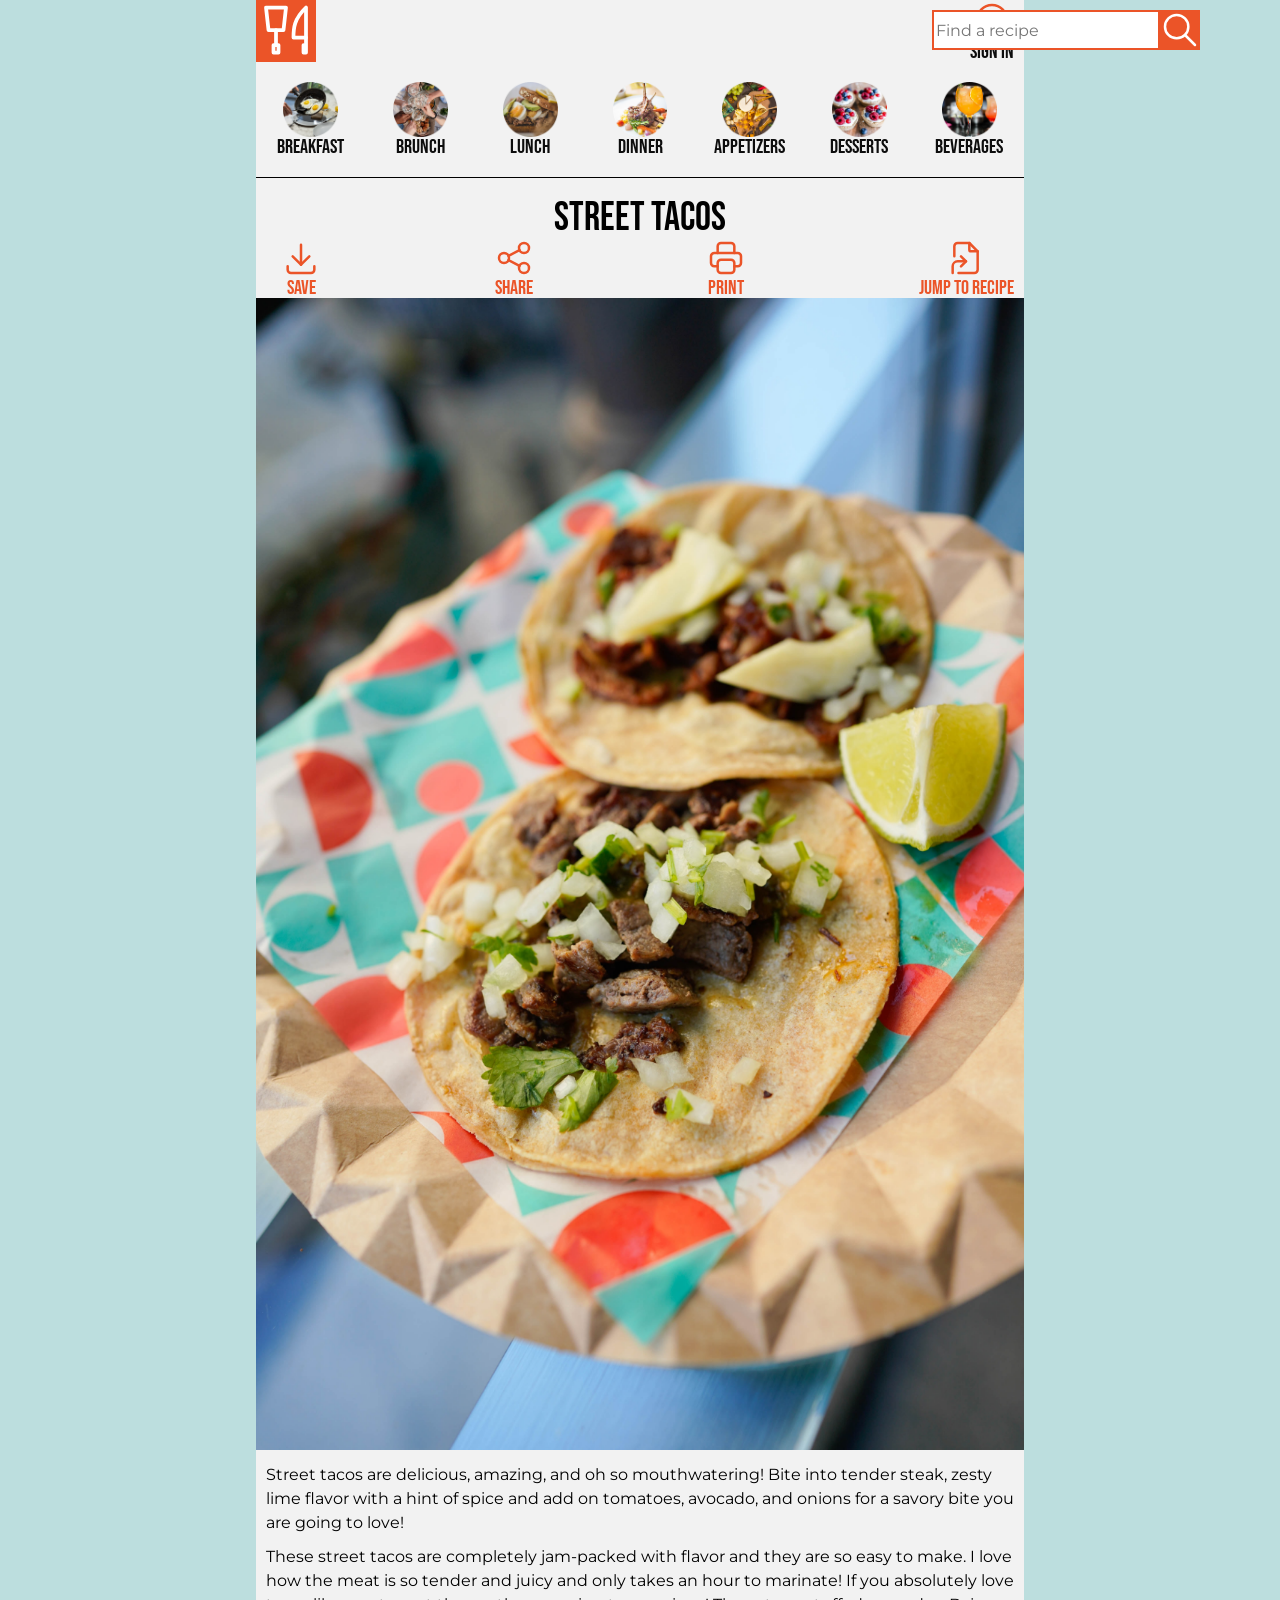
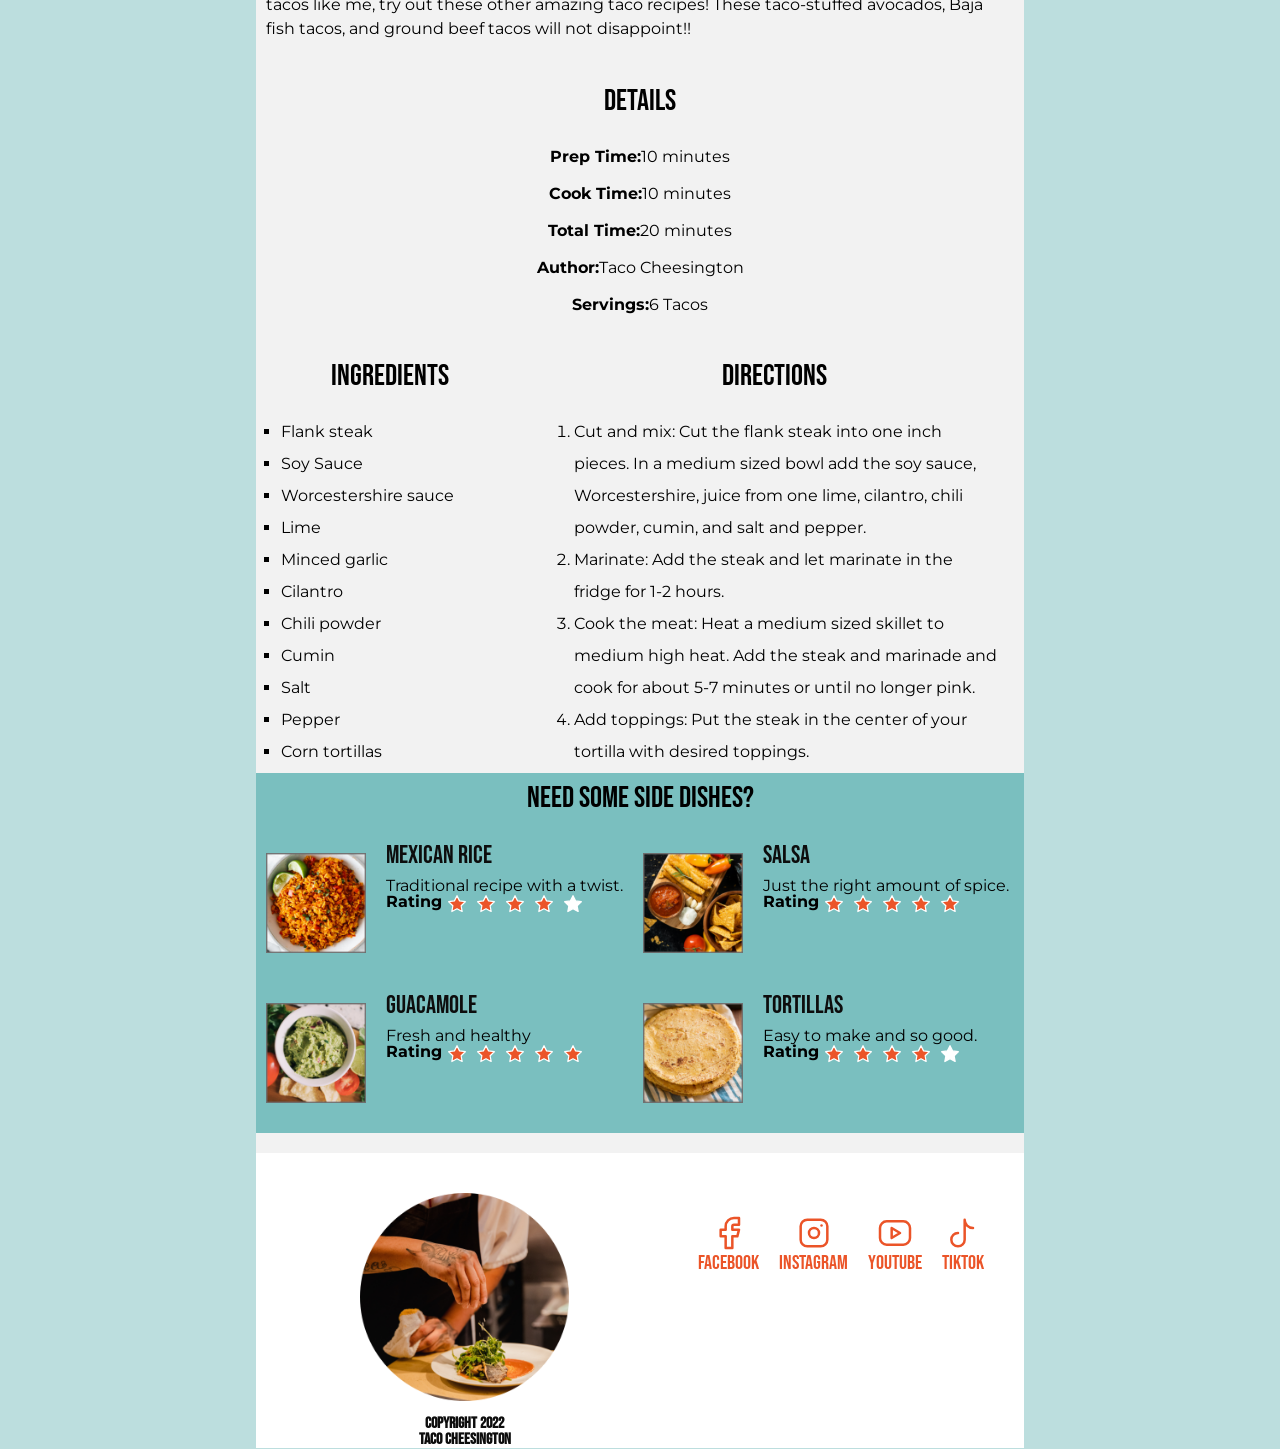
==== commit 415d0613: "Medium mode Updated styles to position items for the 768px media screen." ====
--- a/index.html
+++ b/index.html
@@ -14,412 +14,435 @@
 
 <body>
     <div class="container">
-    <header>
-        <h1>Street Tacos</h1>
-        <menu>
+        <header>
+            <h1>Street Tacos</h1>
+            <menu>
+                <ul>
+                    <li><a href="#save"><svg xmlns="http://www.w3.org/2000/svg"
+                                class="icon icon-tabler icon-tabler-download" width="40" height="40" viewBox="0 0 24 24"
+                                stroke-width="1.5" stroke="#EB5428" fill="none" stroke-linecap="round"
+                                stroke-linejoin="round">
+                                <path stroke="none" d="M0 0h24v24H0z" fill="none" />
+                                <path d="M4 17v2a2 2 0 0 0 2 2h12a2 2 0 0 0 2 -2v-2" />
+                                <polyline points="7 11 12 16 17 11" />
+                                <line x1="12" y1="4" x2="12" y2="16" />
+                            </svg>Save</a></li>
+                    <li><a href="#share"><svg xmlns="http://www.w3.org/2000/svg"
+                                class="icon icon-tabler icon-tabler-share" width="40" height="40" viewBox="0 0 24 24"
+                                stroke-width="1.5" stroke="#EB5428" fill="none" stroke-linecap="round"
+                                stroke-linejoin="round">
+                                <path stroke="none" d="M0 0h24v24H0z" fill="none" />
+                                <circle cx="6" cy="12" r="3" />
+                                <circle cx="18" cy="6" r="3" />
+                                <circle cx="18" cy="18" r="3" />
+                                <line x1="8.7" y1="10.7" x2="15.3" y2="7.3" />
+                                <line x1="8.7" y1="13.3" x2="15.3" y2="16.7" />
+                            </svg>Share</a></li>
+                    <li><a href="#print"><svg xmlns="http://www.w3.org/2000/svg"
+                                class="icon icon-tabler icon-tabler-printer" width="40" height="40" viewBox="0 0 24 24"
+                                stroke-width="1.5" stroke="#EB5428" fill="none" stroke-linecap="round"
+                                stroke-linejoin="round">
+                                <path stroke="none" d="M0 0h24v24H0z" fill="none" />
+                                <path
+                                    d="M17 17h2a2 2 0 0 0 2 -2v-4a2 2 0 0 0 -2 -2h-14a2 2 0 0 0 -2 2v4a2 2 0 0 0 2 2h2" />
+                                <path d="M17 9v-4a2 2 0 0 0 -2 -2h-6a2 2 0 0 0 -2 2v4" />
+                                <rect x="7" y="13" width="10" height="8" rx="2" />
+                            </svg>Print</a></li>
+                    <li><a href="#jump"><svg xmlns="http://www.w3.org/2000/svg"
+                                class="icon icon-tabler icon-tabler-file-symlink" width="40" height="40"
+                                viewBox="0 0 24 24" stroke-width="1.5" stroke="#EB5428" fill="none"
+                                stroke-linecap="round" stroke-linejoin="round">
+                                <path stroke="none" d="M0 0h24v24H0z" fill="none" />
+                                <path d="M4 21v-4a3 3 0 0 1 3 -3h5" />
+                                <path d="M9 17l3 -3l-3 -3" />
+                                <path d="M14 3v4a1 1 0 0 0 1 1h4" />
+                                <path d="M5 11v-6a2 2 0 0 1 2 -2h7l5 5v11a2 2 0 0 1 -2 2h-9.5" />
+                            </svg>Jump to Recipe</a></li>
+                </ul>
+            </menu>
+            <section>
+                <img src="images/street-tacos.png" alt="">
+                <p>Street tacos are delicious, amazing, and oh so mouthwatering! Bite into tender steak, zesty lime
+                    flavor
+                    with
+                    a
+                    hint
+                    of spice and add on tomatoes, avocado, and onions for a savory bite you are going to love!</p>
+
+                <p>These street tacos are completely jam-packed with flavor and they are so easy to make. I love how the
+                    meat is
+                    so
+                    tender and juicy and only takes an hour to marinate! If you absolutely love tacos like me, try out
+                    these
+                    other
+                    amazing taco recipes! These taco-stuffed avocados, Baja fish tacos, and ground beef tacos will not
+                    disappoint!!</p>
+            </section>
+        </header>
+        <main>
+            <section id="details">                
+                <h2>Details</h2>
+                <dl>
+                    <dt>Prep Time:</dt>
+                    <dd>10 minutes</dd>
+                </dl>
+                <dl>
+                    <dt>Cook Time:</dt>
+                    <dd>10 minutes</dd>
+                </dl>
+                <dl>
+                    <dt>Total Time:</dt>
+                    <dd>20 minutes</dd>
+                </dl>
+                <dl>
+                    <dt>Author:</dt>
+                    <dd>Taco Cheesington</dd>
+                </dl>
+                <dl>
+                    <dt>Servings:</dt>
+                    <dd>6 Tacos</dd>
+                </dl>
+            </section>
+            <section id="ingredients">
+                <h2>Ingredients</h2>
+                <ul>
+                    <li>Flank steak</li>
+                    <li>Soy Sauce</li>
+                    <li>Worcestershire sauce</li>
+                    <li>Lime</li>
+                    <li>Minced garlic</li>
+                    <li>Cilantro</li>
+                    <li>Chili powder</li>
+                    <li>Cumin</li>
+                    <li>Salt</li>
+                    <li>Pepper</li>
+                    <li>Corn tortillas</li>
+                </ul></section>
+                <section id="directions">
+                <h2>Directions</h2>
+                <ol>
+                    <li>Cut and mix: Cut the flank steak into one inch pieces. In a medium sized bowl add the soy sauce,
+                        Worcestershire,
+                        juice from one lime, cilantro, chili powder, cumin, and salt and pepper.</li>
+                    <li>Marinate: Add the steak and let marinate in the fridge for 1-2 hours.</li>
+                    <li>Cook the meat: Heat a medium sized skillet to medium high heat. Add the steak and marinade and
+                        cook
+                        for about
+                        5-7
+                        minutes or until no longer pink.</li>
+                    <li>Add toppings: Put the steak in the center of your tortilla with desired toppings.</li>
+                </ol>
+            </section>
+        </main>
+        <aside>
+            <div id="title">
+            <h2>Need some side dishes?</h2>
+            </div>
+            <section id="mexicanrice">
+                <div>
+                    <a href="#"><img src="images/mexican-rice.png" alt="Image of Mexican Rice"></a>
+                </div>
+                <div>
+                    <h3><a href="#">Mexican Rice</a></h3>
+                    <p>Traditional recipe with a twist.</p>
+                    <section class="rating">
+                        <dl>
+                            <dt>Rating</dt>
+                            <dd><svg xmlns="http://www.w3.org/2000/svg" class="icon icon-tabler icon-tabler-star"
+                                    width="20" height="20" viewBox="0 0 24 24" stroke-width="1.5" stroke="#ffffff"
+                                    fill="#EB5428" stroke-linecap="round" stroke-linejoin="round">
+                                    <path stroke="none" d="M0 0h24v24H0z" fill="none" />
+                                    <path
+                                        d="M12 17.75l-6.172 3.245l1.179 -6.873l-5 -4.867l6.9 -1l3.086 -6.253l3.086 6.253l6.9 1l-5 4.867l1.179 6.873z" />
+                                </svg>
+                                <svg xmlns="http://www.w3.org/2000/svg" class="icon icon-tabler icon-tabler-star"
+                                    width="20" height="20" viewBox="0 0 24 24" stroke-width="1.5" stroke="#ffffff"
+                                    fill="#EB5428" stroke-linecap="round" stroke-linejoin="round">
+                                    <path stroke="none" d="M0 0h24v24H0z" fill="none" />
+                                    <path
+                                        d="M12 17.75l-6.172 3.245l1.179 -6.873l-5 -4.867l6.9 -1l3.086 -6.253l3.086 6.253l6.9 1l-5 4.867l1.179 6.873z" />
+                                </svg>
+                                <svg xmlns="http://www.w3.org/2000/svg" class="icon icon-tabler icon-tabler-star"
+                                    width="20" height="20" viewBox="0 0 24 24" stroke-width="1.5" stroke="#ffffff"
+                                    fill="#EB5428" stroke-linecap="round" stroke-linejoin="round">
+                                    <path stroke="none" d="M0 0h24v24H0z" fill="none" />
+                                    <path
+                                        d="M12 17.75l-6.172 3.245l1.179 -6.873l-5 -4.867l6.9 -1l3.086 -6.253l3.086 6.253l6.9 1l-5 4.867l1.179 6.873z" />
+                                </svg>
+                                <svg xmlns="http://www.w3.org/2000/svg" class="icon icon-tabler icon-tabler-star"
+                                    width="20" height="20" viewBox="0 0 24 24" stroke-width="1.5" stroke="#ffffff"
+                                    fill="#EB5428" stroke-linecap="round" stroke-linejoin="round">
+                                    <path stroke="none" d="M0 0h24v24H0z" fill="none" />
+                                    <path
+                                        d="M12 17.75l-6.172 3.245l1.179 -6.873l-5 -4.867l6.9 -1l3.086 -6.253l3.086 6.253l6.9 1l-5 4.867l1.179 6.873z" />
+                                </svg>
+                                <svg xmlns="http://www.w3.org/2000/svg" class="icon icon-tabler icon-tabler-star"
+                                    width="20" height="20" viewBox="0 0 24 24" stroke-width="1.5" stroke="#ffffff"
+                                    fill="#ffffff" stroke-linecap="round" stroke-linejoin="round">
+                                    <path stroke="none" d="M0 0h24v24H0z" fill="none" />
+                                    <path
+                                        d="M12 17.75l-6.172 3.245l1.179 -6.873l-5 -4.867l6.9 -1l3.086 -6.253l3.086 6.253l6.9 1l-5 4.867l1.179 6.873z" />
+                                </svg>
+                            </dd>
+                        </dl>
+
+                    </section>
+                </div>
+            </section>
+            <section id="salsa">
+                <div>
+                    <a href="#"><img src="images/salsa.png" alt="Image of Salsa"></a>
+                </div>
+                <div>
+                    <h3><a href="#">Salsa</a></h3>
+                    <p>Just the right amount of spice.</p>
+                    <section class="rating">
+                        <dl>
+                            <dt>Rating</dt>
+                            <dd><svg xmlns="http://www.w3.org/2000/svg" class="icon icon-tabler icon-tabler-star"
+                                    width="20" height="20" viewBox="0 0 24 24" stroke-width="1.5" stroke="#ffffff"
+                                    fill="#EB5428" stroke-linecap="round" stroke-linejoin="round">
+                                    <path stroke="none" d="M0 0h24v24H0z" fill="none" />
+                                    <path
+                                        d="M12 17.75l-6.172 3.245l1.179 -6.873l-5 -4.867l6.9 -1l3.086 -6.253l3.086 6.253l6.9 1l-5 4.867l1.179 6.873z" />
+                                </svg>
+                                <svg xmlns="http://www.w3.org/2000/svg" class="icon icon-tabler icon-tabler-star"
+                                    width="20" height="20" viewBox="0 0 24 24" stroke-width="1.5" stroke="#ffffff"
+                                    fill="#EB5428" stroke-linecap="round" stroke-linejoin="round">
+                                    <path stroke="none" d="M0 0h24v24H0z" fill="none" />
+                                    <path
+                                        d="M12 17.75l-6.172 3.245l1.179 -6.873l-5 -4.867l6.9 -1l3.086 -6.253l3.086 6.253l6.9 1l-5 4.867l1.179 6.873z" />
+                                </svg>
+                                <svg xmlns="http://www.w3.org/2000/svg" class="icon icon-tabler icon-tabler-star"
+                                    width="20" height="20" viewBox="0 0 24 24" stroke-width="1.5" stroke="#ffffff"
+                                    fill="#EB5428" stroke-linecap="round" stroke-linejoin="round">
+                                    <path stroke="none" d="M0 0h24v24H0z" fill="none" />
+                                    <path
+                                        d="M12 17.75l-6.172 3.245l1.179 -6.873l-5 -4.867l6.9 -1l3.086 -6.253l3.086 6.253l6.9 1l-5 4.867l1.179 6.873z" />
+                                </svg>
+                                <svg xmlns="http://www.w3.org/2000/svg" class="icon icon-tabler icon-tabler-star"
+                                    width="20" height="20" viewBox="0 0 24 24" stroke-width="1.5" stroke="#ffffff"
+                                    fill="#EB5428" stroke-linecap="round" stroke-linejoin="round">
+                                    <path stroke="none" d="M0 0h24v24H0z" fill="none" />
+                                    <path
+                                        d="M12 17.75l-6.172 3.245l1.179 -6.873l-5 -4.867l6.9 -1l3.086 -6.253l3.086 6.253l6.9 1l-5 4.867l1.179 6.873z" />
+                                </svg>
+                                <svg xmlns="http://www.w3.org/2000/svg" class="icon icon-tabler icon-tabler-star"
+                                    width="20" height="20" viewBox="0 0 24 24" stroke-width="1.5" stroke="#ffffff"
+                                    fill="#EB5428" stroke-linecap="round" stroke-linejoin="round">
+                                    <path stroke="none" d="M0 0h24v24H0z" fill="none" />
+                                    <path
+                                        d="M12 17.75l-6.172 3.245l1.179 -6.873l-5 -4.867l6.9 -1l3.086 -6.253l3.086 6.253l6.9 1l-5 4.867l1.179 6.873z" />
+                                </svg>
+                            </dd>
+                        </dl>
+                    </section>
+                </div>
+            </section>
+            <section id="guacamole">
+                <div>
+                    <a href="#"><img src="images/guacamole.png" alt=""></a>
+                </div>
+                <div>
+                    <h3><a href="#">Guacamole</a></h3>
+                    <p>Fresh and healthy</p>
+                    <section class="rating">
+                        <dl>
+                            <dt>Rating</dt>
+                            <dd><svg xmlns="http://www.w3.org/2000/svg" class="icon icon-tabler icon-tabler-star"
+                                    width="20" height="20" viewBox="0 0 24 24" stroke-width="1.5" stroke="#ffffff"
+                                    fill="#EB5428" stroke-linecap="round" stroke-linejoin="round">
+                                    <path stroke="none" d="M0 0h24v24H0z" fill="none" />
+                                    <path
+                                        d="M12 17.75l-6.172 3.245l1.179 -6.873l-5 -4.867l6.9 -1l3.086 -6.253l3.086 6.253l6.9 1l-5 4.867l1.179 6.873z" />
+                                </svg>
+                                <svg xmlns="http://www.w3.org/2000/svg" class="icon icon-tabler icon-tabler-star"
+                                    width="20" height="20" viewBox="0 0 24 24" stroke-width="1.5" stroke="#ffffff"
+                                    fill="#EB5428" stroke-linecap="round" stroke-linejoin="round">
+                                    <path stroke="none" d="M0 0h24v24H0z" fill="none" />
+                                    <path
+                                        d="M12 17.75l-6.172 3.245l1.179 -6.873l-5 -4.867l6.9 -1l3.086 -6.253l3.086 6.253l6.9 1l-5 4.867l1.179 6.873z" />
+                                </svg>
+                                <svg xmlns="http://www.w3.org/2000/svg" class="icon icon-tabler icon-tabler-star"
+                                    width="20" height="20" viewBox="0 0 24 24" stroke-width="1.5" stroke="#ffffff"
+                                    fill="#EB5428" stroke-linecap="round" stroke-linejoin="round">
+                                    <path stroke="none" d="M0 0h24v24H0z" fill="none" />
+                                    <path
+                                        d="M12 17.75l-6.172 3.245l1.179 -6.873l-5 -4.867l6.9 -1l3.086 -6.253l3.086 6.253l6.9 1l-5 4.867l1.179 6.873z" />
+                                </svg>
+                                <svg xmlns="http://www.w3.org/2000/svg" class="icon icon-tabler icon-tabler-star"
+                                    width="20" height="20" viewBox="0 0 24 24" stroke-width="1.5" stroke="#ffffff"
+                                    fill="#EB5428" stroke-linecap="round" stroke-linejoin="round">
+                                    <path stroke="none" d="M0 0h24v24H0z" fill="none" />
+                                    <path
+                                        d="M12 17.75l-6.172 3.245l1.179 -6.873l-5 -4.867l6.9 -1l3.086 -6.253l3.086 6.253l6.9 1l-5 4.867l1.179 6.873z" />
+                                </svg>
+                                <svg xmlns="http://www.w3.org/2000/svg" class="icon icon-tabler icon-tabler-star"
+                                    width="20" height="20" viewBox="0 0 24 24" stroke-width="1.5" stroke="#ffffff"
+                                    fill="#EB5428" stroke-linecap="round" stroke-linejoin="round">
+                                    <path stroke="none" d="M0 0h24v24H0z" fill="none" />
+                                    <path
+                                        d="M12 17.75l-6.172 3.245l1.179 -6.873l-5 -4.867l6.9 -1l3.086 -6.253l3.086 6.253l6.9 1l-5 4.867l1.179 6.873z" />
+                                </svg>
+                            </dd>
+                        </dl>
+                    </section>
+                </div>
+            </section>
+            <section id="tortillas">
+                <div>
+                    <a href="#"><img src="images/tortillas.png" alt=""></a>
+                </div>
+                <div>
+                    <h3><a href="#">Tortillas</a></h3>
+                    <p>Easy to make and so good.</p>
+                    <section class="rating">
+                        <dl>
+                            <dt>Rating</dt>
+                            <dd><svg xmlns="http://www.w3.org/2000/svg" class="icon icon-tabler icon-tabler-star"
+                                    width="20" height="20" viewBox="0 0 24 24" stroke-width="1.5" stroke="#ffffff"
+                                    fill="#EB5428" stroke-linecap="round" stroke-linejoin="round">
+                                    <path stroke="none" d="M0 0h24v24H0z" fill="none" />
+                                    <path
+                                        d="M12 17.75l-6.172 3.245l1.179 -6.873l-5 -4.867l6.9 -1l3.086 -6.253l3.086 6.253l6.9 1l-5 4.867l1.179 6.873z" />
+                                </svg>
+                                <svg xmlns="http://www.w3.org/2000/svg" class="icon icon-tabler icon-tabler-star"
+                                    width="20" height="20" viewBox="0 0 24 24" stroke-width="1.5" stroke="#ffffff"
+                                    fill="#EB5428" stroke-linecap="round" stroke-linejoin="round">
+                                    <path stroke="none" d="M0 0h24v24H0z" fill="none" />
+                                    <path
+                                        d="M12 17.75l-6.172 3.245l1.179 -6.873l-5 -4.867l6.9 -1l3.086 -6.253l3.086 6.253l6.9 1l-5 4.867l1.179 6.873z" />
+                                </svg>
+                                <svg xmlns="http://www.w3.org/2000/svg" class="icon icon-tabler icon-tabler-star"
+                                    width="20" height="20" viewBox="0 0 24 24" stroke-width="1.5" stroke="#ffffff"
+                                    fill="#EB5428" stroke-linecap="round" stroke-linejoin="round">
+                                    <path stroke="none" d="M0 0h24v24H0z" fill="none" />
+                                    <path
+                                        d="M12 17.75l-6.172 3.245l1.179 -6.873l-5 -4.867l6.9 -1l3.086 -6.253l3.086 6.253l6.9 1l-5 4.867l1.179 6.873z" />
+                                </svg>
+                                <svg xmlns="http://www.w3.org/2000/svg" class="icon icon-tabler icon-tabler-star"
+                                    width="20" height="20" viewBox="0 0 24 24" stroke-width="1.5" stroke="#ffffff"
+                                    fill="#EB5428" stroke-linecap="round" stroke-linejoin="round">
+                                    <path stroke="none" d="M0 0h24v24H0z" fill="none" />
+                                    <path
+                                        d="M12 17.75l-6.172 3.245l1.179 -6.873l-5 -4.867l6.9 -1l3.086 -6.253l3.086 6.253l6.9 1l-5 4.867l1.179 6.873z" />
+                                </svg>
+                                <svg xmlns="http://www.w3.org/2000/svg" class="icon icon-tabler icon-tabler-star"
+                                    width="20" height="20" viewBox="0 0 24 24" stroke-width="1.5" stroke="#ffffff"
+                                    fill="#ffffff" stroke-linecap="round" stroke-linejoin="round">
+                                    <path stroke="none" d="M0 0h24v24H0z" fill="none" />
+                                    <path
+                                        d="M12 17.75l-6.172 3.245l1.179 -6.873l-5 -4.867l6.9 -1l3.086 -6.253l3.086 6.253l6.9 1l-5 4.867l1.179 6.873z" />
+                                </svg>
+                            </dd>
+                        </dl>
+                    </section>
+                </div>
+            </section>
+        </aside>
+        <nav>
+            <h3>Main Navigation</h3>
             <ul>
-                <li><a href="#save"><svg xmlns="http://www.w3.org/2000/svg" class="icon icon-tabler icon-tabler-download" width="40" height="40" viewBox="0 0 24 24" stroke-width="1.5" stroke="#EB5428" fill="none" stroke-linecap="round" stroke-linejoin="round">
-        <path stroke="none" d="M0 0h24v24H0z" fill="none"/>
-        <path d="M4 17v2a2 2 0 0 0 2 2h12a2 2 0 0 0 2 -2v-2" />
-        <polyline points="7 11 12 16 17 11" />
-        <line x1="12" y1="4" x2="12" y2="16" />
-      </svg>Save</a></li>
-                <li><a href="#share"><svg xmlns="http://www.w3.org/2000/svg" class="icon icon-tabler icon-tabler-share" width="40" height="40" viewBox="0 0 24 24" stroke-width="1.5" stroke="#EB5428" fill="none" stroke-linecap="round" stroke-linejoin="round">
-        <path stroke="none" d="M0 0h24v24H0z" fill="none"/>
-        <circle cx="6" cy="12" r="3" />
-        <circle cx="18" cy="6" r="3" />
-        <circle cx="18" cy="18" r="3" />
-        <line x1="8.7" y1="10.7" x2="15.3" y2="7.3" />
-        <line x1="8.7" y1="13.3" x2="15.3" y2="16.7" />
-      </svg>Share</a></li>
-                <li><a href="#print"><svg xmlns="http://www.w3.org/2000/svg" class="icon icon-tabler icon-tabler-printer" width="40" height="40" viewBox="0 0 24 24" stroke-width="1.5" stroke="#EB5428" fill="none" stroke-linecap="round" stroke-linejoin="round">
-        <path stroke="none" d="M0 0h24v24H0z" fill="none"/>
-        <path d="M17 17h2a2 2 0 0 0 2 -2v-4a2 2 0 0 0 -2 -2h-14a2 2 0 0 0 -2 2v4a2 2 0 0 0 2 2h2" />
-        <path d="M17 9v-4a2 2 0 0 0 -2 -2h-6a2 2 0 0 0 -2 2v4" />
-        <rect x="7" y="13" width="10" height="8" rx="2" />
-      </svg>Print</a></li>
-                <li><a href="#jump"><svg xmlns="http://www.w3.org/2000/svg" class="icon icon-tabler icon-tabler-file-symlink" width="40" height="40" viewBox="0 0 24 24" stroke-width="1.5" stroke="#EB5428" fill="none" stroke-linecap="round" stroke-linejoin="round">
-        <path stroke="none" d="M0 0h24v24H0z" fill="none"/>
-        <path d="M4 21v-4a3 3 0 0 1 3 -3h5" />
-        <path d="M9 17l3 -3l-3 -3" />
-        <path d="M14 3v4a1 1 0 0 0 1 1h4" />
-        <path d="M5 11v-6a2 2 0 0 1 2 -2h7l5 5v11a2 2 0 0 1 -2 2h-9.5" />
-      </svg>Jump to Recipe</a></li>
-            </ul>
-        </menu>
-        <section>
-            <img src="images/street-tacos.png" alt="">
-            <p>Street tacos are delicious, amazing, and oh so mouthwatering! Bite into tender steak, zesty lime flavor
-                with
-                a
-                hint
-                of spice and add on tomatoes, avocado, and onions for a savory bite you are going to love!</p>
-
-            <p>These street tacos are completely jam-packed with flavor and they are so easy to make. I love how the
-                meat is
-                so
-                tender and juicy and only takes an hour to marinate! If you absolutely love tacos like me, try out these
-                other
-                amazing taco recipes! These taco-stuffed avocados, Baja fish tacos, and ground beef tacos will not
-                disappoint!!</p>
-        </section>
-    </header>
-    <main>
-        <div id="details">
-            <h2>Details</h2>
-            <dl>
-                <dt>Prep Time:</dt>
-                <dd>10 minutes</dd>
-            </dl>
-            <dl>
-                <dt>Cook Time:</dt>
-                <dd>10 minutes</dd>
-            </dl>
-            <dl>
-                <dt>Total Time:</dt>
-                <dd>20 minutes</dd>
-            </dl>
-            <dl>
-                <dt>Author:</dt>
-                <dd>Taco Cheesington</dd>
-            </dl>
-            <dl>
-                <dt>Servings:</dt>
-                <dd>6 Tacos</dd>
-            </dl>
-        </div>
-        <section>
-            <h2>Ingredients</h2>
-            <ul>
-                <li>Flank steak</li>
-                <li>Soy Sauce</li>
-                <li>Worcestershire sauce</li>
-                <li>Lime</li>
-                <li>Minced garlic</li>
-                <li>Cilantro</li>
-                <li>Chili powder</li>
-                <li>Cumin</li>
-                <li>Salt</li>
-                <li>Pepper</li>
-                <li>Corn tortillas</li>
-            </ul>
-            <h2>Directions</h2>
-            <ol>
-                <li>Cut and mix: Cut the flank steak into one inch pieces. In a medium sized bowl add the soy sauce,
-                    Worcestershire,
-                    juice from one lime, cilantro, chili powder, cumin, and salt and pepper.</li>
-                <li>Marinate: Add the steak and let marinate in the fridge for 1-2 hours.</li>
-                <li>Cook the meat: Heat a medium sized skillet to medium high heat. Add the steak and marinade and cook
-                    for about
-                    5-7
-                    minutes or until no longer pink.</li>
-                <li>Add toppings: Put the steak in the center of your tortilla with desired toppings.</li>
-            </ol>
-        </section>
-    </main>
-    <aside>
-        <h2>Need some side dishes?</h2>
-        <section>
-            <div>
-                <a href="#"><img src="images/mexican-rice.png" alt="Image of Mexican Rice"></a>
-            </div>
-            <div>
-                <h3><a href="#">Mexican Rice</a></h3>
-                <p>Traditional recipe with a twist.</p>
-                <section class="rating">
-                    <dl>
-                        <dt>Rating</dt>
-                        <dd><svg xmlns="http://www.w3.org/2000/svg" class="icon icon-tabler icon-tabler-star" width="20"
-                                height="20" viewBox="0 0 24 24" stroke-width="1.5" stroke="#ffffff" fill="#EB5428"
-                                stroke-linecap="round" stroke-linejoin="round">
-                                <path stroke="none" d="M0 0h24v24H0z" fill="none" />
-                                <path
-                                    d="M12 17.75l-6.172 3.245l1.179 -6.873l-5 -4.867l6.9 -1l3.086 -6.253l3.086 6.253l6.9 1l-5 4.867l1.179 6.873z" />
-                            </svg>
-                            <svg xmlns="http://www.w3.org/2000/svg" class="icon icon-tabler icon-tabler-star" width="20"
-                                height="20" viewBox="0 0 24 24" stroke-width="1.5" stroke="#ffffff" fill="#EB5428"
-                                stroke-linecap="round" stroke-linejoin="round">
-                                <path stroke="none" d="M0 0h24v24H0z" fill="none" />
-                                <path
-                                    d="M12 17.75l-6.172 3.245l1.179 -6.873l-5 -4.867l6.9 -1l3.086 -6.253l3.086 6.253l6.9 1l-5 4.867l1.179 6.873z" />
-                            </svg>
-                            <svg xmlns="http://www.w3.org/2000/svg" class="icon icon-tabler icon-tabler-star" width="20"
-                                height="20" viewBox="0 0 24 24" stroke-width="1.5" stroke="#ffffff" fill="#EB5428"
-                                stroke-linecap="round" stroke-linejoin="round">
-                                <path stroke="none" d="M0 0h24v24H0z" fill="none" />
-                                <path
-                                    d="M12 17.75l-6.172 3.245l1.179 -6.873l-5 -4.867l6.9 -1l3.086 -6.253l3.086 6.253l6.9 1l-5 4.867l1.179 6.873z" />
-                            </svg>
-                            <svg xmlns="http://www.w3.org/2000/svg" class="icon icon-tabler icon-tabler-star" width="20"
-                                height="20" viewBox="0 0 24 24" stroke-width="1.5" stroke="#ffffff" fill="#EB5428"
-                                stroke-linecap="round" stroke-linejoin="round">
-                                <path stroke="none" d="M0 0h24v24H0z" fill="none" />
-                                <path
-                                    d="M12 17.75l-6.172 3.245l1.179 -6.873l-5 -4.867l6.9 -1l3.086 -6.253l3.086 6.253l6.9 1l-5 4.867l1.179 6.873z" />
-                            </svg>
-                            <svg xmlns="http://www.w3.org/2000/svg" class="icon icon-tabler icon-tabler-star" width="20"
-                                height="20" viewBox="0 0 24 24" stroke-width="1.5" stroke="#ffffff" fill="#ffffff"
-                                stroke-linecap="round" stroke-linejoin="round">
-                                <path stroke="none" d="M0 0h24v24H0z" fill="none" />
-                                <path
-                                    d="M12 17.75l-6.172 3.245l1.179 -6.873l-5 -4.867l6.9 -1l3.086 -6.253l3.086 6.253l6.9 1l-5 4.867l1.179 6.873z" />
-                            </svg>
-                        </dd>
-                    </dl>
-
-                </section>
-            </div>
-        </section>
-        <section>
-            <div>
-                <a href="#"><img src="images/salsa.png" alt="Image of Salsa"></a>
-            </div>
-            <div>
-                <h3><a href="#">Salsa</a></h3>
-                <p>Just the right amount of spice.</p>
-                <section class="rating">
-                    <dl>
-                        <dt>Rating</dt>
-                        <dd><svg xmlns="http://www.w3.org/2000/svg" class="icon icon-tabler icon-tabler-star" width="20"
-                                height="20" viewBox="0 0 24 24" stroke-width="1.5" stroke="#ffffff" fill="#EB5428"
-                                stroke-linecap="round" stroke-linejoin="round">
-                                <path stroke="none" d="M0 0h24v24H0z" fill="none" />
-                                <path
-                                    d="M12 17.75l-6.172 3.245l1.179 -6.873l-5 -4.867l6.9 -1l3.086 -6.253l3.086 6.253l6.9 1l-5 4.867l1.179 6.873z" />
-                            </svg>
-                            <svg xmlns="http://www.w3.org/2000/svg" class="icon icon-tabler icon-tabler-star" width="20"
-                                height="20" viewBox="0 0 24 24" stroke-width="1.5" stroke="#ffffff" fill="#EB5428"
-                                stroke-linecap="round" stroke-linejoin="round">
-                                <path stroke="none" d="M0 0h24v24H0z" fill="none" />
-                                <path
-                                    d="M12 17.75l-6.172 3.245l1.179 -6.873l-5 -4.867l6.9 -1l3.086 -6.253l3.086 6.253l6.9 1l-5 4.867l1.179 6.873z" />
-                            </svg>
-                            <svg xmlns="http://www.w3.org/2000/svg" class="icon icon-tabler icon-tabler-star" width="20"
-                                height="20" viewBox="0 0 24 24" stroke-width="1.5" stroke="#ffffff" fill="#EB5428"
-                                stroke-linecap="round" stroke-linejoin="round">
-                                <path stroke="none" d="M0 0h24v24H0z" fill="none" />
-                                <path
-                                    d="M12 17.75l-6.172 3.245l1.179 -6.873l-5 -4.867l6.9 -1l3.086 -6.253l3.086 6.253l6.9 1l-5 4.867l1.179 6.873z" />
-                            </svg>
-                            <svg xmlns="http://www.w3.org/2000/svg" class="icon icon-tabler icon-tabler-star" width="20"
-                                height="20" viewBox="0 0 24 24" stroke-width="1.5" stroke="#ffffff" fill="#EB5428"
-                                stroke-linecap="round" stroke-linejoin="round">
-                                <path stroke="none" d="M0 0h24v24H0z" fill="none" />
-                                <path
-                                    d="M12 17.75l-6.172 3.245l1.179 -6.873l-5 -4.867l6.9 -1l3.086 -6.253l3.086 6.253l6.9 1l-5 4.867l1.179 6.873z" />
-                            </svg>
-                            <svg xmlns="http://www.w3.org/2000/svg" class="icon icon-tabler icon-tabler-star" width="20"
-                                height="20" viewBox="0 0 24 24" stroke-width="1.5" stroke="#ffffff" fill="#EB5428"
-                                stroke-linecap="round" stroke-linejoin="round">
-                                <path stroke="none" d="M0 0h24v24H0z" fill="none" />
-                                <path
-                                    d="M12 17.75l-6.172 3.245l1.179 -6.873l-5 -4.867l6.9 -1l3.086 -6.253l3.086 6.253l6.9 1l-5 4.867l1.179 6.873z" />
-                            </svg>
-                        </dd>
-                    </dl>
-                </section>
-            </div>
-        </section>
-        <section>
-            <div>
-                <a href="#"><img src="images/guacamole.png" alt=""></a>
-            </div>
-            <div>
-                <h3><a href="#">Guacamole</a></h3>
-                <p>Fresh and healthy</p>
-                <section class="rating">
-                    <dl>
-                        <dt>Rating</dt>
-                        <dd><svg xmlns="http://www.w3.org/2000/svg" class="icon icon-tabler icon-tabler-star" width="20"
-                                height="20" viewBox="0 0 24 24" stroke-width="1.5" stroke="#ffffff" fill="#EB5428"
-                                stroke-linecap="round" stroke-linejoin="round">
-                                <path stroke="none" d="M0 0h24v24H0z" fill="none" />
-                                <path
-                                    d="M12 17.75l-6.172 3.245l1.179 -6.873l-5 -4.867l6.9 -1l3.086 -6.253l3.086 6.253l6.9 1l-5 4.867l1.179 6.873z" />
-                            </svg>
-                            <svg xmlns="http://www.w3.org/2000/svg" class="icon icon-tabler icon-tabler-star" width="20"
-                                height="20" viewBox="0 0 24 24" stroke-width="1.5" stroke="#ffffff" fill="#EB5428"
-                                stroke-linecap="round" stroke-linejoin="round">
-                                <path stroke="none" d="M0 0h24v24H0z" fill="none" />
-                                <path
-                                    d="M12 17.75l-6.172 3.245l1.179 -6.873l-5 -4.867l6.9 -1l3.086 -6.253l3.086 6.253l6.9 1l-5 4.867l1.179 6.873z" />
-                            </svg>
-                            <svg xmlns="http://www.w3.org/2000/svg" class="icon icon-tabler icon-tabler-star" width="20"
-                                height="20" viewBox="0 0 24 24" stroke-width="1.5" stroke="#ffffff" fill="#EB5428"
-                                stroke-linecap="round" stroke-linejoin="round">
-                                <path stroke="none" d="M0 0h24v24H0z" fill="none" />
-                                <path
-                                    d="M12 17.75l-6.172 3.245l1.179 -6.873l-5 -4.867l6.9 -1l3.086 -6.253l3.086 6.253l6.9 1l-5 4.867l1.179 6.873z" />
-                            </svg>
-                            <svg xmlns="http://www.w3.org/2000/svg" class="icon icon-tabler icon-tabler-star" width="20"
-                                height="20" viewBox="0 0 24 24" stroke-width="1.5" stroke="#ffffff" fill="#EB5428"
-                                stroke-linecap="round" stroke-linejoin="round">
-                                <path stroke="none" d="M0 0h24v24H0z" fill="none" />
-                                <path
-                                    d="M12 17.75l-6.172 3.245l1.179 -6.873l-5 -4.867l6.9 -1l3.086 -6.253l3.086 6.253l6.9 1l-5 4.867l1.179 6.873z" />
-                            </svg>
-                            <svg xmlns="http://www.w3.org/2000/svg" class="icon icon-tabler icon-tabler-star" width="20"
-                                height="20" viewBox="0 0 24 24" stroke-width="1.5" stroke="#ffffff" fill="#EB5428"
-                                stroke-linecap="round" stroke-linejoin="round">
-                                <path stroke="none" d="M0 0h24v24H0z" fill="none" />
-                                <path
-                                    d="M12 17.75l-6.172 3.245l1.179 -6.873l-5 -4.867l6.9 -1l3.086 -6.253l3.086 6.253l6.9 1l-5 4.867l1.179 6.873z" />
-                            </svg>
-                        </dd>
-                    </dl>
-                </section>
-            </div>
-        </section>
-        <section>
-            <div>
-                <a href="#"><img src="images/tortillas.png" alt=""></a>
-            </div>
-            <div>
-                <h3><a href="#">Tortillas</a></h3>
-                <p>Easy to make and so good.</p>
-                <section class="rating">
-                    <dl>
-                        <dt>Rating</dt>
-                        <dd><svg xmlns="http://www.w3.org/2000/svg" class="icon icon-tabler icon-tabler-star" width="20"
-                                height="20" viewBox="0 0 24 24" stroke-width="1.5" stroke="#ffffff" fill="#EB5428"
-                                stroke-linecap="round" stroke-linejoin="round">
-                                <path stroke="none" d="M0 0h24v24H0z" fill="none" />
-                                <path
-                                    d="M12 17.75l-6.172 3.245l1.179 -6.873l-5 -4.867l6.9 -1l3.086 -6.253l3.086 6.253l6.9 1l-5 4.867l1.179 6.873z" />
-                            </svg>
-                            <svg xmlns="http://www.w3.org/2000/svg" class="icon icon-tabler icon-tabler-star" width="20"
-                                height="20" viewBox="0 0 24 24" stroke-width="1.5" stroke="#ffffff" fill="#EB5428"
-                                stroke-linecap="round" stroke-linejoin="round">
-                                <path stroke="none" d="M0 0h24v24H0z" fill="none" />
-                                <path
-                                    d="M12 17.75l-6.172 3.245l1.179 -6.873l-5 -4.867l6.9 -1l3.086 -6.253l3.086 6.253l6.9 1l-5 4.867l1.179 6.873z" />
-                            </svg>
-                            <svg xmlns="http://www.w3.org/2000/svg" class="icon icon-tabler icon-tabler-star" width="20"
-                                height="20" viewBox="0 0 24 24" stroke-width="1.5" stroke="#ffffff" fill="#EB5428"
-                                stroke-linecap="round" stroke-linejoin="round">
-                                <path stroke="none" d="M0 0h24v24H0z" fill="none" />
-                                <path
-                                    d="M12 17.75l-6.172 3.245l1.179 -6.873l-5 -4.867l6.9 -1l3.086 -6.253l3.086 6.253l6.9 1l-5 4.867l1.179 6.873z" />
-                            </svg>
-                            <svg xmlns="http://www.w3.org/2000/svg" class="icon icon-tabler icon-tabler-star" width="20"
-                                height="20" viewBox="0 0 24 24" stroke-width="1.5" stroke="#ffffff" fill="#EB5428"
-                                stroke-linecap="round" stroke-linejoin="round">
-                                <path stroke="none" d="M0 0h24v24H0z" fill="none" />
-                                <path
-                                    d="M12 17.75l-6.172 3.245l1.179 -6.873l-5 -4.867l6.9 -1l3.086 -6.253l3.086 6.253l6.9 1l-5 4.867l1.179 6.873z" />
-                            </svg>
-                            <svg xmlns="http://www.w3.org/2000/svg" class="icon icon-tabler icon-tabler-star" width="20"
-                                height="20" viewBox="0 0 24 24" stroke-width="1.5" stroke="#ffffff" fill="#ffffff"
-                                stroke-linecap="round" stroke-linejoin="round">
-                                <path stroke="none" d="M0 0h24v24H0z" fill="none" />
-                                <path
-                                    d="M12 17.75l-6.172 3.245l1.179 -6.873l-5 -4.867l6.9 -1l3.086 -6.253l3.086 6.253l6.9 1l-5 4.867l1.179 6.873z" />
-                            </svg>
-                        </dd>
-                    </dl>
-                </section>
-            </div>
-        </section>
-    </aside>
-    <nav>
-        <h3>Main Navigation</h3>
-        <ul>
-            <li><a href="#"><svg xmlns="http://www.w3.org/2000/svg" width="40" height="40"
-                        style="enable-background:new 0 0 40 40" xml:space="preserve">
-                        <path
-                            d="M36 17.6c.1 1.8.1 3.6.1 5.4.1 2.7 0 5.5-.9 8-.5 1.4-1.3 2.6-2.4 3.6-3.3 2.7-6 2.4-12.6 2.4-4.6 0-9.2.2-12.2-1.9-2.5-1.8-3.6-4.2-3.8-7.1-.2-3.6.1-7.2.1-10.8 0-2.6.6-5.1 1.9-7.4 2.5-4.5 7.3-7.5 12.4-8 .4-.1.9-.1 1.4-.1 5.2 0 10.1 2.6 13 6.8 1 1.5 1.8 3.1 2.3 4.9.4 1.3.6 2.7.7 4.2z"
-                            style="fill:none;stroke:#eb5428;stroke-width:2;stroke-miterlimit:10" />
-                        <path
-                            d="M36.1 22.6c0 .5-.1 1-.5 1.4-.5.7-1.4 1.2-2.6 1.3-2.8.2-5.8.1-8.6.1h-12c-1.3 0-2.6 0-3.8-.1-1.1 0-2.4 0-3.3-.6-.8-.6-1.2-1.4-1.2-2.2 0-.9.3-1.8 1.5-2.3.9-.4 2-.5 3.1-.5 1.4 0 2.8-.1 4.3-.1h14.5c1.2 0 2.3 0 3.5.1 1.7.1 3.3-.1 4.4 1 .3.6.7 1.3.7 1.9z"
-                            style="fill:none;stroke:#fff;stroke-width:2.0832;stroke-miterlimit:10" />
-                        <path
-                            d="M38.5 22.6c0 .9-.2 1.7-.5 2.5-.6 1.3-1.7 2.1-3 2.2-3.3.3-6.7.2-9.9.2H11.2c-1.5 0-3-.1-4.4-.1-1.3-.1-2.8 0-3.8-1-.9-1-1.3-2.5-1.3-3.8 0-1.6.3-3.1 1.7-4 1-.7 2.3-.8 3.5-.8 1.6-.1 3.3-.1 4.9-.1H28.5c1.3 0 2.7 0 4 .1 2 .1 3.8-.1 5.1 1.7.5.9.9 2 .9 3.1z"
-                            style="fill:none;stroke:#eb5428;stroke-width:2.9408;stroke-miterlimit:10" />
-                    </svg>Menu</a>
-                <input type="checkbox" name="hamburger" id="hamburger">
-            </li>
-            <li><a href=""><svg xmlns="http://www.w3.org/2000/svg" class="icon icon-tabler icon-tabler-tools-kitchen"
-                        width="60" height="60" viewBox="0 0 24 24" stroke-width="1.5" stroke="#ffffff" fill="none"
-                        stroke-linecap="round" stroke-linejoin="round">
-                        <path stroke="none" d="M0 0h24v24H0z" fill="#eb5428" />
-                        <path d="M4 3h8l-1 9h-6z" />
-                        <path d="M7 18h2v3h-2z" />
-                        <path d="M20 3v12h-5c-.023 -3.681 .184 -7.406 5 -12z" />
-                        <path d="M20 15v6h-1v-3" />
-                        <line x1="8" y1="12" x2="8" y2="18" />
-                    </svg></a></li>
-            <li><a href="#"><img src="images/breakfast.png" alt="">Breakfast</a></li>
-            <li><a href="#"><img src="images/brunch.png" alt="">Brunch</a></li>
-            <li><a href="#"><img src="images/lunch.png" alt="">Lunch</a></li>
-            <li><a href="#"><img src="images/dinner.png" alt="">Dinner</a></li>
-            <li><a href="#"><img src="images/appetizers.png" alt="">Appetizers</a></li>
-            <li><a href="#"><img src="images/desserts.png" alt="">Desserts</a></li>
-            <li><a href="#"><img src="images/beverages.png" alt="">Beverages</a></li>
-            <li><a href="#"><svg xmlns="http://www.w3.org/2000/svg" class="icon icon-tabler icon-tabler-user-circle"
-                        width="40" height="40" viewBox="0 0 24 24" stroke-width="1.5" stroke="#EB5428" fill="none"
-                        stroke-linecap="round" stroke-linejoin="round">
-                        <path stroke="none" d="M0 0h24v24H0z" fill="none" />
-                        <circle cx="12" cy="12" r="9" />
-                        <circle cx="12" cy="10" r="3" />
-                        <path d="M6.168 18.849a4 4 0 0 1 3.832 -2.849h4a4 4 0 0 1 3.834 2.855" />
-                    </svg>SIGN IN/UP</a></li>
-                </ul>
-                <div>
-                    <input type="search" name="search-bar" id="search-bar" placeholder="Find a recipe">
-                    <a href="#"><svg xmlns="http://www.w3.org/2000/svg" class="icon icon-tabler icon-tabler-search" width="40"
-                            height="40" viewBox="0 0 24 24" stroke-width="1.5" stroke="#ffffff" fill="none"
-                            stroke-linecap="round" stroke-linejoin="round">
-                            <path stroke="none" d="M0 0h24v24H0z" fill="#EB5428" />
-                            <circle cx="10" cy="10" r="7" />
-                            <line x1="21" y1="21" x2="15" y2="15" />
-                        </svg></a>
-                </div>
-    </nav>
-    <footer>
-        <h2>Connect</h2>
-        <section id="social">
-            <h3>Social Media Links</h3>
-            <ul>
-                <li><a href=""><svg xmlns="http://www.w3.org/2000/svg"
-                            class="icon icon-tabler icon-tabler-brand-facebook" width="40" height="40"
-                            viewBox="0 0 24 24" stroke-width="1.5" stroke="#EB5428" fill="none" stroke-linecap="round"
+                <li id="hamburger"><a href="#"><svg xmlns="http://www.w3.org/2000/svg" width="40" height="40"
+                            style="enable-background:new 0 0 40 40" xml:space="preserve">
+                            <path
+                                d="M36 17.6c.1 1.8.1 3.6.1 5.4.1 2.7 0 5.5-.9 8-.5 1.4-1.3 2.6-2.4 3.6-3.3 2.7-6 2.4-12.6 2.4-4.6 0-9.2.2-12.2-1.9-2.5-1.8-3.6-4.2-3.8-7.1-.2-3.6.1-7.2.1-10.8 0-2.6.6-5.1 1.9-7.4 2.5-4.5 7.3-7.5 12.4-8 .4-.1.9-.1 1.4-.1 5.2 0 10.1 2.6 13 6.8 1 1.5 1.8 3.1 2.3 4.9.4 1.3.6 2.7.7 4.2z"
+                                style="fill:none;stroke:#eb5428;stroke-width:2;stroke-miterlimit:10" />
+                            <path
+                                d="M36.1 22.6c0 .5-.1 1-.5 1.4-.5.7-1.4 1.2-2.6 1.3-2.8.2-5.8.1-8.6.1h-12c-1.3 0-2.6 0-3.8-.1-1.1 0-2.4 0-3.3-.6-.8-.6-1.2-1.4-1.2-2.2 0-.9.3-1.8 1.5-2.3.9-.4 2-.5 3.1-.5 1.4 0 2.8-.1 4.3-.1h14.5c1.2 0 2.3 0 3.5.1 1.7.1 3.3-.1 4.4 1 .3.6.7 1.3.7 1.9z"
+                                style="fill:none;stroke:#fff;stroke-width:2.0832;stroke-miterlimit:10" />
+                            <path
+                                d="M38.5 22.6c0 .9-.2 1.7-.5 2.5-.6 1.3-1.7 2.1-3 2.2-3.3.3-6.7.2-9.9.2H11.2c-1.5 0-3-.1-4.4-.1-1.3-.1-2.8 0-3.8-1-.9-1-1.3-2.5-1.3-3.8 0-1.6.3-3.1 1.7-4 1-.7 2.3-.8 3.5-.8 1.6-.1 3.3-.1 4.9-.1H28.5c1.3 0 2.7 0 4 .1 2 .1 3.8-.1 5.1 1.7.5.9.9 2 .9 3.1z"
+                                style="fill:none;stroke:#eb5428;stroke-width:2.9408;stroke-miterlimit:10" />
+                        </svg>Menu
+                        <input type="checkbox" name="hamburger-checkbox" id="hamburger-checkbox"></a>
+                </li>
+                <li id="home"><a href=""><svg xmlns="http://www.w3.org/2000/svg"
+                            class="icon icon-tabler icon-tabler-tools-kitchen" width="60" height="60"
+                            viewBox="0 0 24 24" stroke-width="1.5" stroke="#ffffff" fill="none" stroke-linecap="round"
                             stroke-linejoin="round">
-                            <path stroke="none" d="M0 0h24v24H0z" fill="none" />
-                            <path d="M7 10v4h3v7h4v-7h3l1 -4h-4v-2a1 1 0 0 1 1 -1h3v-4h-3a5 5 0 0 0 -5 5v2h-3" />
-                        </svg>Facebook</a></li>
-                <li><a href=""><svg xmlns="http://www.w3.org/2000/svg"
-                            class="icon icon-tabler icon-tabler-brand-instagram" width="40" height="40"
-                            viewBox="0 0 24 24" stroke-width="1.5" stroke="#EB5428" fill="none" stroke-linecap="round"
-                            stroke-linejoin="round">
-                            <path stroke="none" d="M0 0h24v24H0z" fill="none" />
-                            <rect x="4" y="4" width="16" height="16" rx="4" />
-                            <circle cx="12" cy="12" r="3" />
-                            <line x1="16.5" y1="7.5" x2="16.5" y2="7.501" />
-                        </svg>Instagram</a></li>
-                <li><a href=""><svg xmlns="http://www.w3.org/2000/svg"
-                            class="icon icon-tabler icon-tabler-brand-youtube" width="40" height="40"
-                            viewBox="0 0 24 24" stroke-width="1.5" stroke="#EB5428" fill="none" stroke-linecap="round"
-                            stroke-linejoin="round">
-                            <path stroke="none" d="M0 0h24v24H0z" fill="none" />
-                            <rect x="3" y="5" width="18" height="14" rx="4" />
-                            <path d="M10 9l5 3l-5 3z" />
-                        </svg>Youtube</a></li>
-                <li><a href=""><svg xmlns="http://www.w3.org/2000/svg" class="icon icon-tabler icon-tabler-brand-tiktok"
+                            <path stroke="none" d="M0 0h24v24H0z" fill="#eb5428" />
+                            <path d="M4 3h8l-1 9h-6z" />
+                            <path d="M7 18h2v3h-2z" />
+                            <path d="M20 3v12h-5c-.023 -3.681 .184 -7.406 5 -12z" />
+                            <path d="M20 15v6h-1v-3" />
+                            <line x1="8" y1="12" x2="8" y2="18" />
+                        </svg></a></li>
+                <div class="recipes">
+                    <li><a href="#"><img src="images/breakfast.png" alt="">Breakfast</a></li>
+                    <li><a href="#"><img src="images/brunch.png" alt="">Brunch</a></li>
+                    <li><a href="#"><img src="images/lunch.png" alt="">Lunch</a></li>
+                    <li><a href="#"><img src="images/dinner.png" alt="">Dinner</a></li>
+                    <li><a href="#"><img src="images/appetizers.png" alt="">Appetizers</a></li>
+                    <li><a href="#"><img src="images/desserts.png" alt="">Desserts</a></li>
+                    <li><a href="#"><img src="images/beverages.png" alt="">Beverages</a></li>
+                </div>
+                <li id="avatar"><a href="#"><svg xmlns="http://www.w3.org/2000/svg" class="icon icon-tabler icon-tabler-user-circle"
                             width="40" height="40" viewBox="0 0 24 24" stroke-width="1.5" stroke="#EB5428" fill="none"
                             stroke-linecap="round" stroke-linejoin="round">
                             <path stroke="none" d="M0 0h24v24H0z" fill="none" />
-                            <path d="M9 12a4 4 0 1 0 4 4v-12a5 5 0 0 0 5 5" />
-                        </svg>Tiktok</a></li>
+                            <circle cx="12" cy="12" r="9" />
+                            <circle cx="12" cy="10" r="3" />
+                            <path d="M6.168 18.849a4 4 0 0 1 3.832 -2.849h4a4 4 0 0 1 3.834 2.855" />
+                        </svg>SIGN IN</a></li>
             </ul>
-        </section>
-        <section>
-            <h2>Good Eats</h2>
-            <p>Copyright 2022</p>
-            <p>Taco Cheesington</p>
-            <img src="images/taco-cheesington.png" alt="">
-        </section>
-    </footer>
-</div>
+            <div class="search">
+                <input type="search" name="search-bar" id="search-bar" placeholder="Find a recipe">
+                <a href="#"><svg xmlns="http://www.w3.org/2000/svg" class="icon icon-tabler icon-tabler-search"
+                        width="40" height="40" viewBox="0 0 24 24" stroke-width="1.5" stroke="#ffffff" fill="none"
+                        stroke-linecap="round" stroke-linejoin="round">
+                        <path stroke="none" d="M0 0h24v24H0z" fill="#EB5428" />
+                        <circle cx="10" cy="10" r="7" />
+                        <line x1="21" y1="21" x2="15" y2="15" />
+                    </svg></a>
+            </div>
+        </nav>
+        <footer>
+            <h2>Connect</h2>
+            <section id="social">
+                <h3>Social Media Links</h3>
+                <ul>
+                    <li><a href=""><svg xmlns="http://www.w3.org/2000/svg"
+                                class="icon icon-tabler icon-tabler-brand-facebook" width="40" height="40"
+                                viewBox="0 0 24 24" stroke-width="1.5" stroke="#EB5428" fill="none"
+                                stroke-linecap="round" stroke-linejoin="round">
+                                <path stroke="none" d="M0 0h24v24H0z" fill="none" />
+                                <path d="M7 10v4h3v7h4v-7h3l1 -4h-4v-2a1 1 0 0 1 1 -1h3v-4h-3a5 5 0 0 0 -5 5v2h-3" />
+                            </svg>Facebook</a></li>
+                    <li><a href=""><svg xmlns="http://www.w3.org/2000/svg"
+                                class="icon icon-tabler icon-tabler-brand-instagram" width="40" height="40"
+                                viewBox="0 0 24 24" stroke-width="1.5" stroke="#EB5428" fill="none"
+                                stroke-linecap="round" stroke-linejoin="round">
+                                <path stroke="none" d="M0 0h24v24H0z" fill="none" />
+                                <rect x="4" y="4" width="16" height="16" rx="4" />
+                                <circle cx="12" cy="12" r="3" />
+                                <line x1="16.5" y1="7.5" x2="16.5" y2="7.501" />
+                            </svg>Instagram</a></li>
+                    <li><a href=""><svg xmlns="http://www.w3.org/2000/svg"
+                                class="icon icon-tabler icon-tabler-brand-youtube" width="40" height="40"
+                                viewBox="0 0 24 24" stroke-width="1.5" stroke="#EB5428" fill="none"
+                                stroke-linecap="round" stroke-linejoin="round">
+                                <path stroke="none" d="M0 0h24v24H0z" fill="none" />
+                                <rect x="3" y="5" width="18" height="14" rx="4" />
+                                <path d="M10 9l5 3l-5 3z" />
+                            </svg>Youtube</a></li>
+                    <li><a href=""><svg xmlns="http://www.w3.org/2000/svg"
+                                class="icon icon-tabler icon-tabler-brand-tiktok" width="40" height="40"
+                                viewBox="0 0 24 24" stroke-width="1.5" stroke="#EB5428" fill="none"
+                                stroke-linecap="round" stroke-linejoin="round">
+                                <path stroke="none" d="M0 0h24v24H0z" fill="none" />
+                                <path d="M9 12a4 4 0 1 0 4 4v-12a5 5 0 0 0 5 5" />
+                            </svg>Tiktok</a></li>
+                </ul>
+            </section>
+            <section>
+                <h2>Good Eats</h2>
+                <p>Copyright 2022</p>
+                <p>Taco Cheesington</p>
+                <img src="images/taco-cheesington.png" alt="">
+            </section>
+        </footer>
+    </div>
 </body>
 
 </html>
--- a/styles.css
+++ b/styles.css
@@ -80,12 +80,12 @@
 mark,
 audio,
 video {
-	margin: 0;
-	padding: 0;
-	border: 0;
-	font-size: 100%;
-	font: inherit;
-	vertical-align: baseline;
+    margin: 0;
+    padding: 0;
+    border: 0;
+    font-size: 100%;
+    font: inherit;
+    vertical-align: baseline;
 }
 
 /* HTML5 display-role reset for older browsers */
@@ -100,34 +100,34 @@
 menu,
 nav,
 section {
-	display: block;
+    display: block;
 }
 
 body {
-	line-height: 1;
+    line-height: 1;
 }
 
 ol,
 ul {
-	list-style: none;
+    list-style: none;
 }
 
 blockquote,
 q {
-	quotes: none;
+    quotes: none;
 }
 
 blockquote:before,
 blockquote:after,
 q:before,
 q:after {
-	content: "";
-	content: none;
+    content: "";
+    content: none;
 }
 
 table {
-	border-collapse: collapse;
-	border-spacing: 0;
+    border-collapse: collapse;
+    border-spacing: 0;
 }
 
 /* end css reset */
@@ -140,56 +140,89 @@
     --light-teal: rgba(122, 191, 191, 0.5);
     --orange: #EB5428;
 }
+
 /* Typography */
-h1, h2, h3, nav a, nav span, menu li, #social li, footer {
+h1,
+h2,
+h3,
+nav a,
+nav span,
+menu li,
+#social li,
+footer {
     font-family: 'Bebas Neue', sans-serif;
     font-weight: 400;
 }
-p, dd, li, nav, input {
+
+p,
+dd,
+li,
+nav,
+input {
     font-family: 'Montserrat', sans-serif;
     font-weight: 400;
 }
+
 dt {
     font-family: 'Montserrat', sans-serif;
     font-weight: 700;
 }
+
 h1 {
     font-size: 40px;
     text-align: center;
 }
+
 h2 {
     font-size: 30px;
     text-align: center;
 }
+
 h3 {
     font-size: 25px;
-    text-align: center;    
-}
-nav a, nav span, menu li, #social li, footer {
+    text-align: center;
+}
+
+nav a,
+nav span,
+menu li,
+#social li,
+footer {
     font-size: 20px;
 }
-p, dd, li, nav, input, dt {
+
+p,
+dd,
+li,
+nav,
+input,
+dt {
     font-size: 16px;
 }
+
 /* Main */
-html{
+html {
     box-sizing: border-box;
     background-color: var(--light-teal);
 }
+
 body {
     margin: 0 auto;
     width: 100%;
     max-width: 414px;
     background-color: var(--off-white);
 }
+
 .container {
     display: flex;
     flex-direction: column;
 }
-menu{
-    margin: 0;
-    padding:0;
-}
+
+menu {
+    margin: 0;
+    padding: 0;
+}
+
 menu ul {
     display: flex;
     justify-content: space-between;
@@ -198,7 +231,7 @@
     margin-right: 10px;
 }
 
-menu li a{
+menu li a {
     display: flex;
     flex-direction: column;
     align-items: center;
@@ -207,25 +240,31 @@
     margin: 0;
     padding: 0;
 }
+
 menu section {
     background-color: var(--off-white);
 }
+
 menu p {
     padding: 10px;
     line-height: 1.5;
 }
+
 header {
     order: 2;
 }
-header section img{
+
+header section img {
     width: 100%;
 }
+
 #details {
     display: flex;
     flex-direction: column;
     justify-content: start;
-    margin: 10px; 
-}
+    margin: 10px;
+}
+
 #details h2 {
     margin: 10px;
 }
@@ -236,26 +275,34 @@
     margin-bottom: 5px;
     margin-top: 0;
 }
-ul, ol{
+
+ul,
+ol {
     margin-top: 0;
     padding-left: 25px;
 }
+
 main {
     order: 3;
 }
+
 main section {
     line-height: 2;
 }
+
 main section h2 {
     margin: 10px;
 }
+
 main section ul {
     list-style: square;
 }
+
 main section ol {
     list-style: number;
     margin: 5px;
 }
+
 /* Aside */
 aside {
     background-color: var(--dark-teal);
@@ -263,12 +310,14 @@
     margin-bottom: 20px;
     order: 4;
 }
+
 aside h2 {
     text-align: center;
     margin-bottom: 20px;
     margin-top: 10px;
 }
-aside section{
+
+aside section {
     display: grid;
     grid-template-areas:
         "image title"
@@ -305,26 +354,33 @@
 aside {
     margin-bottom: 20px;
 }
+
 aside a {
     text-decoration: none;
     color: var(--black)
 }
+
 aside img {
     max-width: 100px;
     display: block;
 }
+
 aside h3 {
     margin-bottom: 10px;
 }
+
 aside .rating dl {
     display: flex;
 }
+
 aside .rating dd {
     margin: 0;
 }
+
 aside .rating dt {
     margin-right: 5px;
 }
+
 aside .rating svg {
     display: inline-block;
     vertical-align: middle;
@@ -336,15 +392,22 @@
 nav {
     order: 1;
 }
+
 nav h3 {
     display: none;
 }
+
 #hamburger {
     display: none;
 }
-nav ul li:not(:first-child):not(:nth-child(2)):not(:last-child) {
+
+.recipes {
     display: none;
 }
+
+/* nav ul li a img {
+    width: 50%;
+} */
 nav ul {
     display: flex;
     justify-content: space-between;
@@ -354,28 +417,31 @@
     border-bottom: 1px solid black;
     margin-bottom: 20px;
 }
+
 nav li a {
     color: var(--black);
+    display: flex;
+    flex-direction: column;
+    align-items: center;
     text-decoration: none;
 }
-nav ul li:first-child, nav ul li:last-child {
+
+nav ul li#hamburger,
+nav ul li#avatar {
     flex: 1;
 }
-nav ul li:nth-child(2) {
+
+nav ul li#home {
     background-color: var(--orange);
     flex: 2;
     text-align: center;
-    
-}
-nav ul li a {
-    display: flex;
-    flex-direction: column;
-    align-items: center;
-    text-decoration: none;
-}
+
+}
+
 nav ul li a svg {
-    margin-bottom: 8px;
-}
+    margin-bottom: 2px;
+}
+
 #search-bar {
     height: 40px;
     border: none;
@@ -386,19 +452,24 @@
 #search-bar:focus {
     box-shadow: 0 0 5px var(--orange);
 }
+
 nav div {
     display: flex;
     justify-content: center;
     margin-bottom: 20px;
 }
+
 /* footer */
 footer {
     background-color: #ffffff;
     order: 5;
 }
-footer h3, footer h2 {
+
+footer h3,
+footer h2 {
     display: none;
 }
+
 footer ul {
     display: flex;
     justify-content: space-between;
@@ -408,10 +479,12 @@
     margin-bottom: 20px;
     margin-top: 40px;
 }
+
 footer ul img {
     display: block;
 }
-footer li a{
+
+footer li a {
     display: flex;
     flex-direction: column;
     align-items: center;
@@ -420,22 +493,141 @@
     margin: 0;
     padding: 0;
 }
-footer > section:last-of-type {
+
+footer>section:last-of-type {
     display: flex;
     flex-direction: column;
     align-items: center;
     text-align: center;
 
 }
-footer > section:last-of-type p {
+
+footer>section:last-of-type p {
     order: 2;
     color: var(--black);
     font-family: "Bebas neue", sans-serif;
     font-weight: 700;
 }
-footer > section:last-of-type p:first-of-type {
+
+footer>section:last-of-type p:first-of-type {
     margin-top: 15px;
 }
+
 footer img {
     width: 50%;
+}
+
+@media screen and (min-width: 768px) {
+    body {
+        max-width: 768px;
+    }
+
+    nav ul {
+        flex-wrap: wrap;
+        justify-content: space-between;
+    }
+
+    nav ul li#hamburger {
+        display: none;
+    }
+
+    nav ul li#home {
+        flex: none;
+        order: 1;
+    }
+
+    nav ul li#avatar {
+        flex: none;
+        order: 3;
+        margin-right: 10px;
+    }
+
+    nav div.search {
+        position: absolute;
+        top: 10px;
+        right: 80px;
+        flex-grow: 1;
+        order: 2;
+    }
+
+    .recipes {
+        display: flex;
+        width: 100%;
+        order: 4;
+        margin-top: 20px;
+    }
+
+    .recipes img {
+        width: 50%;
+    }
+
+    header section p {
+        margin: 10px;
+        line-height: 1.5;
+    }
+
+    #details dl {
+        justify-content: center;
+    }
+
+    #ingredients {
+        width: 35%;
+        display: inline-block;
+        vertical-align: top;
+    }
+
+    #directions {
+        width: 60%;
+        display: inline-block;
+        vertical-align: top;
+    }
+
+    #ingredients,
+    #directions {
+        margin-right: 2%;
+    }
+
+    aside {
+        display: grid;
+        grid-template-areas:
+            "title title"
+            "mexicanrice salsa"
+            "guacamole tortillas";
+        grid-template-columns: auto 1fr;
+        grid-gap: 10px;
+        text-align: left;
+    }
+
+    #title {
+        grid-area: title;
+    }
+
+    #mexicanrice {
+        grid-area: mexicanrice;
+    }
+
+    #salsa {
+        grid-area: salsa;
+    }
+
+    #guacamole {
+        grid-area: guacamole;
+    }
+
+    #tortillas {
+        grid-area: tortillas;
+    }
+    footer {
+        display: flex;
+        flex-direction: row-reverse;
+    }
+    footer section {
+        margin-top: 20px;
+    }
+    footer section img {
+        margin-top: 20px;
+    }
+    footer ul li{
+        margin-right: 20px;
+    }
 }
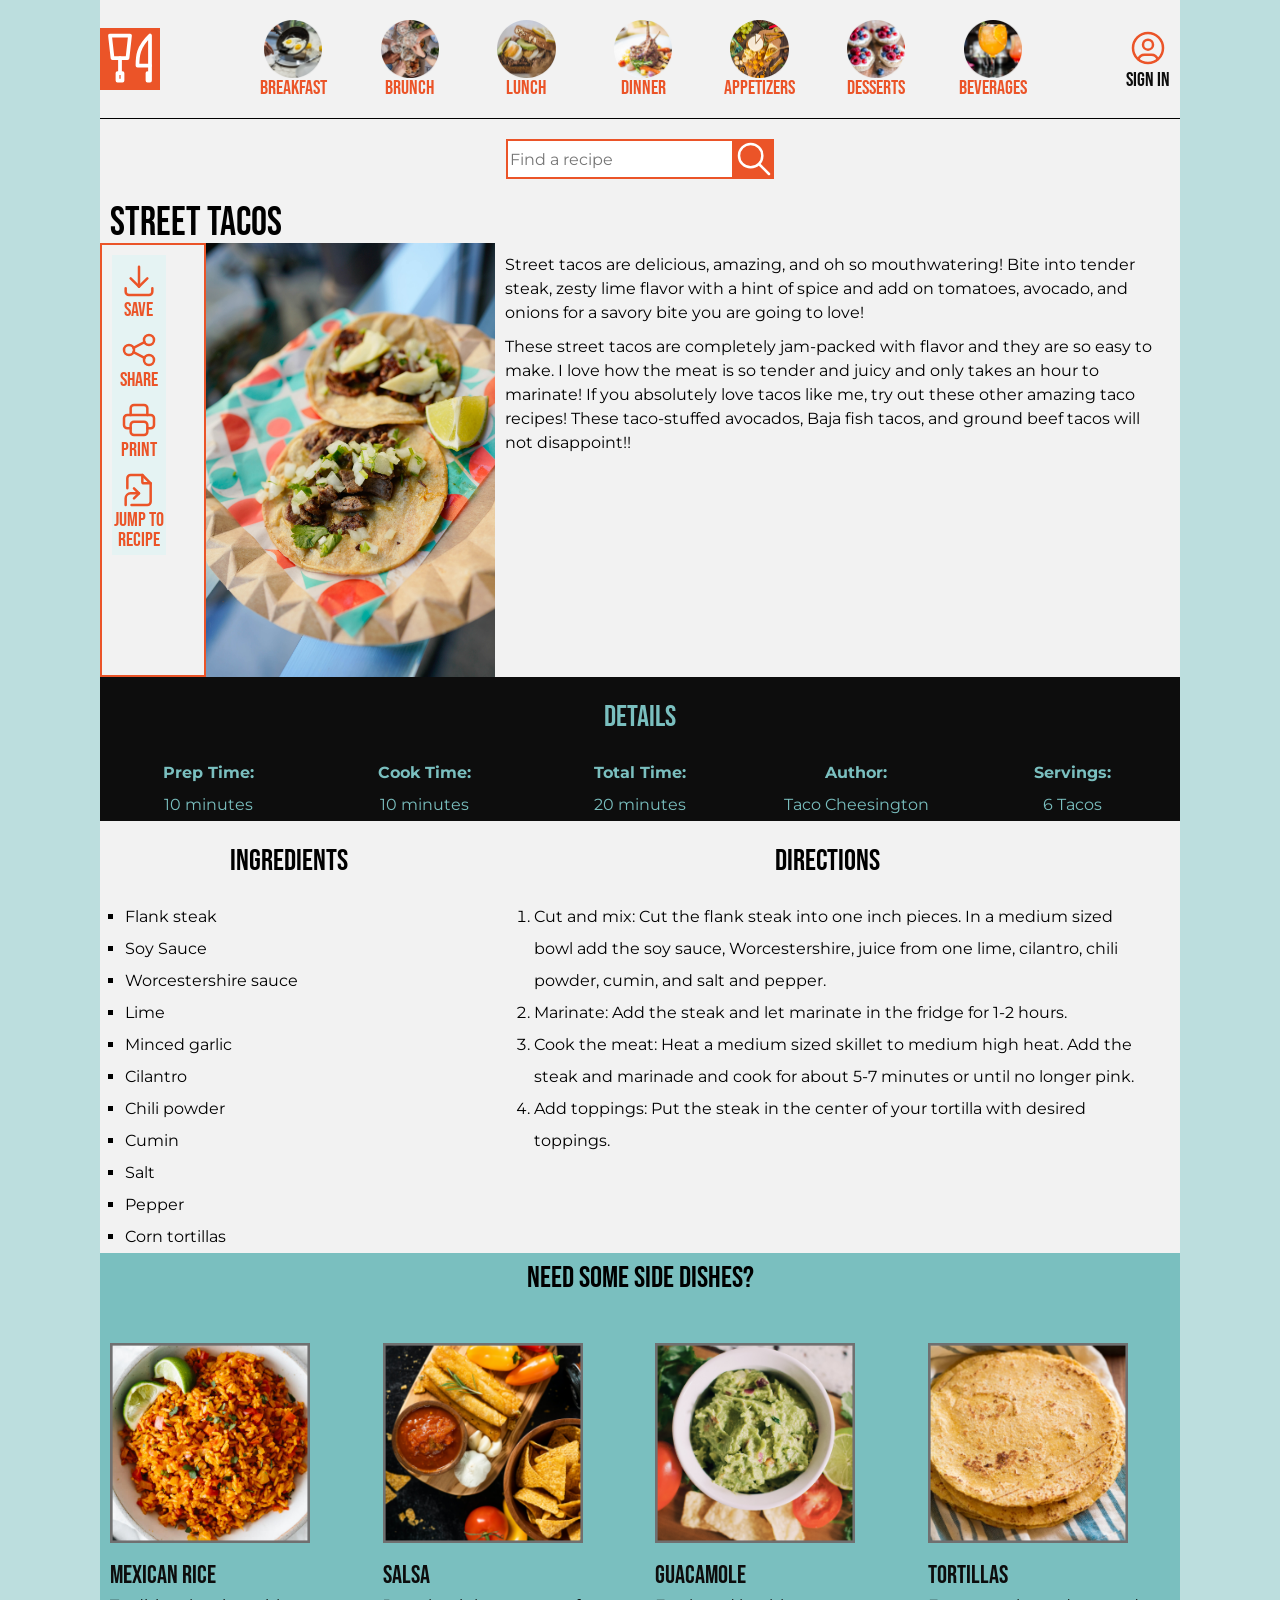
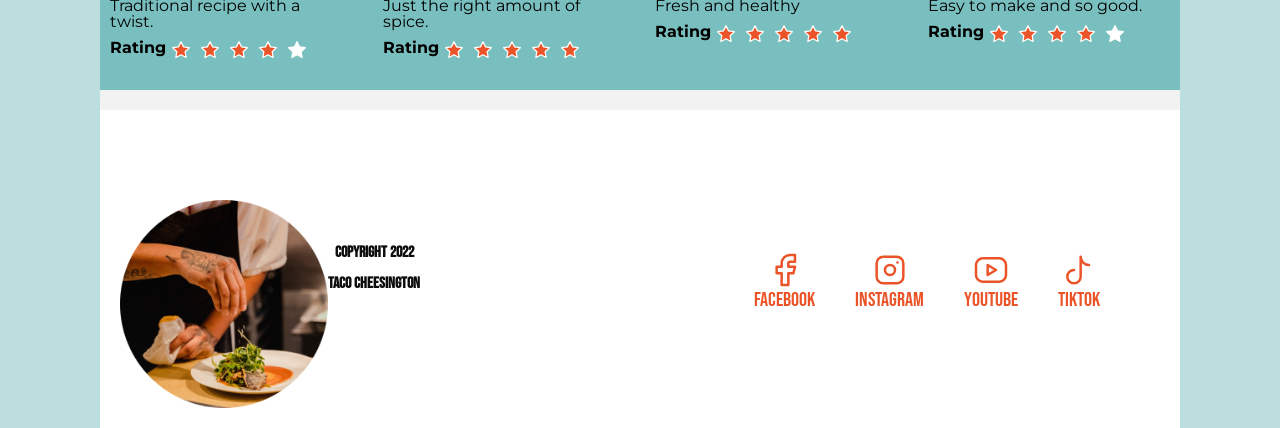
==== commit 013457fe: "Large size mode Updated  code for large size mode.  Had some difficulties getting the input to move " ====
--- a/index.html
+++ b/index.html
@@ -16,92 +16,105 @@
     <div class="container">
         <header>
             <h1>Street Tacos</h1>
-            <menu>
-                <ul>
-                    <li><a href="#save"><svg xmlns="http://www.w3.org/2000/svg"
-                                class="icon icon-tabler icon-tabler-download" width="40" height="40" viewBox="0 0 24 24"
-                                stroke-width="1.5" stroke="#EB5428" fill="none" stroke-linecap="round"
-                                stroke-linejoin="round">
-                                <path stroke="none" d="M0 0h24v24H0z" fill="none" />
-                                <path d="M4 17v2a2 2 0 0 0 2 2h12a2 2 0 0 0 2 -2v-2" />
-                                <polyline points="7 11 12 16 17 11" />
-                                <line x1="12" y1="4" x2="12" y2="16" />
-                            </svg>Save</a></li>
-                    <li><a href="#share"><svg xmlns="http://www.w3.org/2000/svg"
-                                class="icon icon-tabler icon-tabler-share" width="40" height="40" viewBox="0 0 24 24"
-                                stroke-width="1.5" stroke="#EB5428" fill="none" stroke-linecap="round"
-                                stroke-linejoin="round">
-                                <path stroke="none" d="M0 0h24v24H0z" fill="none" />
-                                <circle cx="6" cy="12" r="3" />
-                                <circle cx="18" cy="6" r="3" />
-                                <circle cx="18" cy="18" r="3" />
-                                <line x1="8.7" y1="10.7" x2="15.3" y2="7.3" />
-                                <line x1="8.7" y1="13.3" x2="15.3" y2="16.7" />
-                            </svg>Share</a></li>
-                    <li><a href="#print"><svg xmlns="http://www.w3.org/2000/svg"
-                                class="icon icon-tabler icon-tabler-printer" width="40" height="40" viewBox="0 0 24 24"
-                                stroke-width="1.5" stroke="#EB5428" fill="none" stroke-linecap="round"
-                                stroke-linejoin="round">
-                                <path stroke="none" d="M0 0h24v24H0z" fill="none" />
-                                <path
-                                    d="M17 17h2a2 2 0 0 0 2 -2v-4a2 2 0 0 0 -2 -2h-14a2 2 0 0 0 -2 2v4a2 2 0 0 0 2 2h2" />
-                                <path d="M17 9v-4a2 2 0 0 0 -2 -2h-6a2 2 0 0 0 -2 2v4" />
-                                <rect x="7" y="13" width="10" height="8" rx="2" />
-                            </svg>Print</a></li>
-                    <li><a href="#jump"><svg xmlns="http://www.w3.org/2000/svg"
-                                class="icon icon-tabler icon-tabler-file-symlink" width="40" height="40"
-                                viewBox="0 0 24 24" stroke-width="1.5" stroke="#EB5428" fill="none"
-                                stroke-linecap="round" stroke-linejoin="round">
-                                <path stroke="none" d="M0 0h24v24H0z" fill="none" />
-                                <path d="M4 21v-4a3 3 0 0 1 3 -3h5" />
-                                <path d="M9 17l3 -3l-3 -3" />
-                                <path d="M14 3v4a1 1 0 0 0 1 1h4" />
-                                <path d="M5 11v-6a2 2 0 0 1 2 -2h7l5 5v11a2 2 0 0 1 -2 2h-9.5" />
-                            </svg>Jump to Recipe</a></li>
-                </ul>
-            </menu>
-            <section>
-                <img src="images/street-tacos.png" alt="">
-                <p>Street tacos are delicious, amazing, and oh so mouthwatering! Bite into tender steak, zesty lime
-                    flavor
-                    with
-                    a
-                    hint
-                    of spice and add on tomatoes, avocado, and onions for a savory bite you are going to love!</p>
+            <div class="content-wrapper">
+                <div class="menu-container">
+                    <menu>
+                        <ul>
+                            <li><a href="#save"><svg xmlns="http://www.w3.org/2000/svg"
+                                        class="icon icon-tabler icon-tabler-download" width="40" height="40"
+                                        viewBox="0 0 24 24" stroke-width="1.5" stroke="#EB5428" fill="none"
+                                        stroke-linecap="round" stroke-linejoin="round">
+                                        <path stroke="none" d="M0 0h24v24H0z" fill="none" />
+                                        <path d="M4 17v2a2 2 0 0 0 2 2h12a2 2 0 0 0 2 -2v-2" />
+                                        <polyline points="7 11 12 16 17 11" />
+                                        <line x1="12" y1="4" x2="12" y2="16" />
+                                    </svg>Save</a></li>
+                            <li><a href="#share"><svg xmlns="http://www.w3.org/2000/svg"
+                                        class="icon icon-tabler icon-tabler-share" width="40" height="40"
+                                        viewBox="0 0 24 24" stroke-width="1.5" stroke="#EB5428" fill="none"
+                                        stroke-linecap="round" stroke-linejoin="round">
+                                        <path stroke="none" d="M0 0h24v24H0z" fill="none" />
+                                        <circle cx="6" cy="12" r="3" />
+                                        <circle cx="18" cy="6" r="3" />
+                                        <circle cx="18" cy="18" r="3" />
+                                        <line x1="8.7" y1="10.7" x2="15.3" y2="7.3" />
+                                        <line x1="8.7" y1="13.3" x2="15.3" y2="16.7" />
+                                    </svg>Share</a></li>
+                            <li><a href="#print"><svg xmlns="http://www.w3.org/2000/svg"
+                                        class="icon icon-tabler icon-tabler-printer" width="40" height="40"
+                                        viewBox="0 0 24 24" stroke-width="1.5" stroke="#EB5428" fill="none"
+                                        stroke-linecap="round" stroke-linejoin="round">
+                                        <path stroke="none" d="M0 0h24v24H0z" fill="none" />
+                                        <path
+                                            d="M17 17h2a2 2 0 0 0 2 -2v-4a2 2 0 0 0 -2 -2h-14a2 2 0 0 0 -2 2v4a2 2 0 0 0 2 2h2" />
+                                        <path d="M17 9v-4a2 2 0 0 0 -2 -2h-6a2 2 0 0 0 -2 2v4" />
+                                        <rect x="7" y="13" width="10" height="8" rx="2" />
+                                    </svg>Print</a></li>
+                            <li><a href="#jump"><svg xmlns="http://www.w3.org/2000/svg"
+                                        class="icon icon-tabler icon-tabler-file-symlink" width="40" height="40"
+                                        viewBox="0 0 24 24" stroke-width="1.5" stroke="#EB5428" fill="none"
+                                        stroke-linecap="round" stroke-linejoin="round">
+                                        <path stroke="none" d="M0 0h24v24H0z" fill="none" />
+                                        <path d="M4 21v-4a3 3 0 0 1 3 -3h5" />
+                                        <path d="M9 17l3 -3l-3 -3" />
+                                        <path d="M14 3v4a1 1 0 0 0 1 1h4" />
+                                        <path d="M5 11v-6a2 2 0 0 1 2 -2h7l5 5v11a2 2 0 0 1 -2 2h-9.5" />
+                                    </svg>Jump to Recipe</a></li>
+                        </ul>
+                    </menu>
+                </div>
+                <section>
+                    <img src="images/street-tacos.png" alt="">
+                    <div class="tacos">
+                        <p>Street tacos are delicious, amazing, and oh so mouthwatering! Bite into tender steak, zesty
+                            lime
+                            flavor
+                            with
+                            a
+                            hint
+                            of spice and add on tomatoes, avocado, and onions for a savory bite you are going to love!
+                        </p>
 
-                <p>These street tacos are completely jam-packed with flavor and they are so easy to make. I love how the
-                    meat is
-                    so
-                    tender and juicy and only takes an hour to marinate! If you absolutely love tacos like me, try out
-                    these
-                    other
-                    amazing taco recipes! These taco-stuffed avocados, Baja fish tacos, and ground beef tacos will not
-                    disappoint!!</p>
-            </section>
+                        <p>These street tacos are completely jam-packed with flavor and they are so easy to make. I love
+                            how the
+                            meat is
+                            so
+                            tender and juicy and only takes an hour to marinate! If you absolutely love tacos like me,
+                            try out
+                            these
+                            other
+                            amazing taco recipes! These taco-stuffed avocados, Baja fish tacos, and ground beef tacos
+                            will not
+                            disappoint!!</p>
+                    </div>
+                </section>
+            </div>
         </header>
         <main>
-            <section id="details">                
+            <section id="details">
                 <h2>Details</h2>
-                <dl>
-                    <dt>Prep Time:</dt>
-                    <dd>10 minutes</dd>
-                </dl>
-                <dl>
-                    <dt>Cook Time:</dt>
-                    <dd>10 minutes</dd>
-                </dl>
-                <dl>
-                    <dt>Total Time:</dt>
-                    <dd>20 minutes</dd>
-                </dl>
-                <dl>
-                    <dt>Author:</dt>
-                    <dd>Taco Cheesington</dd>
-                </dl>
-                <dl>
-                    <dt>Servings:</dt>
-                    <dd>6 Tacos</dd>
-                </dl>
+                <div class="details">
+                    <dl>
+                        <dt>Prep Time:</dt>
+                        <dd>10 minutes</dd>
+                    </dl>
+                    <dl>
+                        <dt>Cook Time:</dt>
+                        <dd>10 minutes</dd>
+                    </dl>
+                    <dl>
+                        <dt>Total Time:</dt>
+                        <dd>20 minutes</dd>
+                    </dl>
+                    <dl>
+                        <dt>Author:</dt>
+                        <dd>Taco Cheesington</dd>
+                    </dl>
+                    <dl>
+                        <dt>Servings:</dt>
+                        <dd>6 Tacos</dd>
+                    </dl>
+                </div>
             </section>
             <section id="ingredients">
                 <h2>Ingredients</h2>
@@ -117,8 +130,9 @@
                     <li>Salt</li>
                     <li>Pepper</li>
                     <li>Corn tortillas</li>
-                </ul></section>
-                <section id="directions">
+                </ul>
+            </section>
+            <section id="directions">
                 <h2>Directions</h2>
                 <ol>
                     <li>Cut and mix: Cut the flank steak into one inch pieces. In a medium sized bowl add the soy sauce,
@@ -136,7 +150,7 @@
         </main>
         <aside>
             <div id="title">
-            <h2>Need some side dishes?</h2>
+                <h2>Need some side dishes?</h2>
             </div>
             <section id="mexicanrice">
                 <div>
@@ -343,8 +357,9 @@
         <nav>
             <h3>Main Navigation</h3>
             <ul>
-                <li id="hamburger"><a href="#"><svg xmlns="http://www.w3.org/2000/svg" width="40" height="40"
-                            style="enable-background:new 0 0 40 40" xml:space="preserve">
+                    <input type="checkbox" name="hamburger-checkbox" id="hamburger-checkbox">
+                <li id="hamburger"><label for="hamburger-checkbox"><svg xmlns="http://www.w3.org/2000/svg" width="40"
+                            height="40" style="enable-background:new 0 0 40 40" xml:space="preserve">
                             <path
                                 d="M36 17.6c.1 1.8.1 3.6.1 5.4.1 2.7 0 5.5-.9 8-.5 1.4-1.3 2.6-2.4 3.6-3.3 2.7-6 2.4-12.6 2.4-4.6 0-9.2.2-12.2-1.9-2.5-1.8-3.6-4.2-3.8-7.1-.2-3.6.1-7.2.1-10.8 0-2.6.6-5.1 1.9-7.4 2.5-4.5 7.3-7.5 12.4-8 .4-.1.9-.1 1.4-.1 5.2 0 10.1 2.6 13 6.8 1 1.5 1.8 3.1 2.3 4.9.4 1.3.6 2.7.7 4.2z"
                                 style="fill:none;stroke:#eb5428;stroke-width:2;stroke-miterlimit:10" />
@@ -354,8 +369,7 @@
                             <path
                                 d="M38.5 22.6c0 .9-.2 1.7-.5 2.5-.6 1.3-1.7 2.1-3 2.2-3.3.3-6.7.2-9.9.2H11.2c-1.5 0-3-.1-4.4-.1-1.3-.1-2.8 0-3.8-1-.9-1-1.3-2.5-1.3-3.8 0-1.6.3-3.1 1.7-4 1-.7 2.3-.8 3.5-.8 1.6-.1 3.3-.1 4.9-.1H28.5c1.3 0 2.7 0 4 .1 2 .1 3.8-.1 5.1 1.7.5.9.9 2 .9 3.1z"
                                 style="fill:none;stroke:#eb5428;stroke-width:2.9408;stroke-miterlimit:10" />
-                        </svg>Menu
-                        <input type="checkbox" name="hamburger-checkbox" id="hamburger-checkbox"></a>
+                        </svg>Menu</label>
                 </li>
                 <li id="home"><a href=""><svg xmlns="http://www.w3.org/2000/svg"
                             class="icon icon-tabler icon-tabler-tools-kitchen" width="60" height="60"
@@ -377,9 +391,10 @@
                     <li><a href="#"><img src="images/desserts.png" alt="">Desserts</a></li>
                     <li><a href="#"><img src="images/beverages.png" alt="">Beverages</a></li>
                 </div>
-                <li id="avatar"><a href="#"><svg xmlns="http://www.w3.org/2000/svg" class="icon icon-tabler icon-tabler-user-circle"
-                            width="40" height="40" viewBox="0 0 24 24" stroke-width="1.5" stroke="#EB5428" fill="none"
-                            stroke-linecap="round" stroke-linejoin="round">
+                <li id="avatar"><a href="#"><svg xmlns="http://www.w3.org/2000/svg"
+                            class="icon icon-tabler icon-tabler-user-circle" width="40" height="40" viewBox="0 0 24 24"
+                            stroke-width="1.5" stroke="#EB5428" fill="none" stroke-linecap="round"
+                            stroke-linejoin="round">
                             <path stroke="none" d="M0 0h24v24H0z" fill="none" />
                             <circle cx="12" cy="12" r="9" />
                             <circle cx="12" cy="10" r="3" />
@@ -437,8 +452,10 @@
             </section>
             <section>
                 <h2>Good Eats</h2>
-                <p>Copyright 2022</p>
-                <p>Taco Cheesington</p>
+                <div>
+                    <p>Copyright 2022</p>
+                    <p>Taco Cheesington</p>
+                </div>
                 <img src="images/taco-cheesington.png" alt="">
             </section>
         </footer>
--- a/styles.css
+++ b/styles.css
@@ -80,12 +80,12 @@
 mark,
 audio,
 video {
-    margin: 0;
-    padding: 0;
-    border: 0;
-    font-size: 100%;
-    font: inherit;
-    vertical-align: baseline;
+	margin: 0;
+	padding: 0;
+	border: 0;
+	font-size: 100%;
+	font: inherit;
+	vertical-align: baseline;
 }
 
 /* HTML5 display-role reset for older browsers */
@@ -100,45 +100,45 @@
 menu,
 nav,
 section {
-    display: block;
+	display: block;
 }
 
 body {
-    line-height: 1;
+	line-height: 1;
 }
 
 ol,
 ul {
-    list-style: none;
+	list-style: none;
 }
 
 blockquote,
 q {
-    quotes: none;
+	quotes: none;
 }
 
 blockquote:before,
 blockquote:after,
 q:before,
 q:after {
-    content: "";
-    content: none;
+	content: "";
+	content: none;
 }
 
 table {
-    border-collapse: collapse;
-    border-spacing: 0;
+	border-collapse: collapse;
+	border-spacing: 0;
 }
 
 /* end css reset */
 /* @import url('https://fonts.googleapis.com/css2?family=Bebas+Neue&family=Cabin&family=Montserrat:wght@400;700&display=swap'); */
 /* I tried to use the import, it was not taking well */
 :root {
-    --black: #0D0D0D;
-    --off-white: #F2F2F2;
-    --dark-teal: #7ABFBF;
-    --light-teal: rgba(122, 191, 191, 0.5);
-    --orange: #EB5428;
+	--black: #0d0d0d;
+	--off-white: #f2f2f2;
+	--dark-teal: #7abfbf;
+	--light-teal: rgba(122, 191, 191, 0.5);
+	--orange: #eb5428;
 }
 
 /* Typography */
@@ -150,8 +150,8 @@
 menu li,
 #social li,
 footer {
-    font-family: 'Bebas Neue', sans-serif;
-    font-weight: 400;
+	font-family: "Bebas Neue", sans-serif;
+	font-weight: 400;
 }
 
 p,
@@ -159,28 +159,28 @@
 li,
 nav,
 input {
-    font-family: 'Montserrat', sans-serif;
-    font-weight: 400;
+	font-family: "Montserrat", sans-serif;
+	font-weight: 400;
 }
 
 dt {
-    font-family: 'Montserrat', sans-serif;
-    font-weight: 700;
+	font-family: "Montserrat", sans-serif;
+	font-weight: 700;
 }
 
 h1 {
-    font-size: 40px;
-    text-align: center;
+	font-size: 40px;
+	text-align: center;
 }
 
 h2 {
-    font-size: 30px;
-    text-align: center;
+	font-size: 30px;
+	text-align: center;
 }
 
 h3 {
-    font-size: 25px;
-    text-align: center;
+	font-size: 25px;
+	text-align: center;
 }
 
 nav a,
@@ -188,7 +188,7 @@
 menu li,
 #social li,
 footer {
-    font-size: 20px;
+	font-size: 20px;
 }
 
 p,
@@ -197,437 +197,708 @@
 nav,
 input,
 dt {
-    font-size: 16px;
+	font-size: 16px;
 }
 
 /* Main */
+*,
+*::before,
+*::after {
+	box-sizing: border-box;
+}
 html {
-    box-sizing: border-box;
-    background-color: var(--light-teal);
+	background-color: var(--light-teal);
 }
 
 body {
-    margin: 0 auto;
-    width: 100%;
-    max-width: 414px;
-    background-color: var(--off-white);
+	margin: 0 auto;
+	width: 100%;
+	max-width: 414px;
+	background-color: var(--off-white);
 }
 
 .container {
-    display: flex;
-    flex-direction: column;
+	display: flex;
+	flex-direction: column;
 }
 
 menu {
-    margin: 0;
-    padding: 0;
+	margin: 0;
+	padding: 0;
 }
 
 menu ul {
-    display: flex;
-    justify-content: space-between;
-    align-items: center;
-    list-style: none;
-    margin-right: 10px;
+	display: flex;
+	justify-content: space-between;
+	align-items: center;
+	list-style: none;
+	margin: 0 10px 0 0;
 }
 
 menu li a {
-    display: flex;
-    flex-direction: column;
-    align-items: center;
-    text-decoration: none;
-    color: var(--orange);
-    margin: 0;
-    padding: 0;
+	display: flex;
+	flex-direction: column;
+	align-items: center;
+	text-decoration: none;
+	color: var(--orange);
+	margin: 0;
+	padding: 0;
 }
 
 menu section {
-    background-color: var(--off-white);
+	background-color: var(--off-white);
 }
 
 menu p {
-    padding: 10px;
-    line-height: 1.5;
+	padding: 10px;
+	line-height: 1.5;
 }
 
 header {
-    order: 2;
+	order: 2;
 }
 
 header section img {
-    width: 100%;
+	width: 100%;
 }
 
 #details {
-    display: flex;
-    flex-direction: column;
-    justify-content: start;
-    margin: 10px;
+	display: flex;
+	flex-direction: column;
+	justify-content: start;
+	margin: 10px;
 }
 
 #details h2 {
-    margin: 10px;
+	margin: 10px;
 }
 
 #details dl {
-    display: flex;
-    justify-content: start;
-    margin-bottom: 5px;
-    margin-top: 0;
+	display: flex;
+	justify-content: start;
+	margin-bottom: 5px;
+	margin-top: 0;
 }
 
 ul,
 ol {
-    margin-top: 0;
-    padding-left: 25px;
+	margin-top: 0;
+	padding-left: 25px;
 }
 
 main {
-    order: 3;
+	order: 3;
 }
 
 main section {
-    line-height: 2;
+	line-height: 2;
 }
 
 main section h2 {
-    margin: 10px;
+	margin: 10px;
 }
 
 main section ul {
-    list-style: square;
+	list-style: square;
 }
 
 main section ol {
-    list-style: number;
-    margin: 5px;
+	list-style: number;
+	margin: 5px;
 }
 
 /* Aside */
 aside {
+	background-color: var(--dark-teal);
+	text-align: left;
+	margin-bottom: 20px;
+	order: 4;
+}
+
+aside h2 {
+	text-align: center;
+	margin-bottom: 20px;
+	margin-top: 10px;
+}
+
+aside section {
+	display: grid;
+	grid-template-areas:
+		"image title"
+		"image description"
+		"image rating";
+	grid-template-columns: auto 1fr;
+	grid-gap: 10px;
+	text-align: left;
+}
+
+aside img {
+	grid-area: image;
+	margin: 10px;
+	display: block;
+	max-width: 100px;
+}
+
+aside h3 {
+	grid-area: title;
+	text-align: left;
+	margin: 0;
+}
+
+aside p {
+	grid-area: description;
+	margin: 0;
+}
+
+aside .rating {
+	grid-area: rating;
+	margin: 0;
+}
+
+aside {
+	margin-bottom: 20px;
+}
+
+aside a {
+	text-decoration: none;
+	color: var(--black);
+}
+
+aside img {
+	max-width: 100px;
+	display: block;
+}
+
+aside h3 {
+	margin-bottom: 10px;
+}
+
+aside .rating dl {
+	display: flex;
+}
+
+aside .rating dd {
+	margin: 0;
+}
+
+aside .rating dt {
+	margin-right: 5px;
+}
+
+aside .rating svg {
+	display: inline-block;
+	vertical-align: middle;
+	margin-right: 5px;
+}
+
+/* Nav */
+
+nav {
+	order: 1;
+	position: relative;
+}
+
+nav h3 {
+	display: none;
+}
+
+#hamburger-checkbox {
+	display: none;
+}
+
+.recipes li a {
+	color: var(--orange);
+}
+
+.recipes img {
+	width: 60%;
+}
+
+.recipes {
+	display: none;
+	position: absolute;
+	top: 55%;
+	left: 0;
+	width: 100%;
+	background-color: var(--off-white);
+	z-index: 1;
+}
+
+#hamburger-checkbox {
+	position: absolute;
+	top: 0;
+	left: 0;
+	opacity: 0;
+	z-index: -1;
+	width: 0;
+	height: 0;
+}
+
+#hamburger-checkbox:checked ~ .recipes {
+	display: flex;
+}
+
+#hamburger {
+	display: flex;
+	flex-direction: column;
+	align-items: center;
+}
+
+#hamburger label {
+	display: flex;
+	flex-direction: column;
+	align-items: center;
+	text-align: center;
+	font-family: "Bebas neue", sans-serif;
+}
+
+.recipes li a {
+	font-size: 12px;
+}
+
+nav ul {
+	display: flex;
+	flex-wrap: wrap;
+	justify-content: space-between;
+	align-items: center;
+	padding: 0;
+	margin: 0;
+	border-bottom: 1px solid black;
+	margin-bottom: 20px;
+}
+
+nav li a {
+	color: var(--black);
+	display: flex;
+	flex-direction: column;
+	align-items: center;
+	text-decoration: none;
+}
+
+nav li a:hover, #hamburger:hover, menu li a:hover, footer li a:hover  {
     background-color: var(--dark-teal);
-    text-align: left;
-    margin-bottom: 20px;
-    order: 4;
-}
-
-aside h2 {
-    text-align: center;
-    margin-bottom: 20px;
-    margin-top: 10px;
-}
-
-aside section {
-    display: grid;
-    grid-template-areas:
-        "image title"
-        "image description"
-        "image rating";
-    grid-template-columns: auto 1fr;
-    grid-gap: 10px;
-    text-align: left;
-}
-
-aside img {
-    grid-area: image;
-    margin: 10px;
-    display: block;
-    max-width: 100px;
-}
-
-aside h3 {
-    grid-area: title;
-    text-align: left;
-    margin: 0;
-}
-
-aside p {
-    grid-area: description;
-    margin: 0;
-}
-
-aside .rating {
-    grid-area: rating;
-    margin: 0;
-}
-
-aside {
-    margin-bottom: 20px;
-}
-
-aside a {
-    text-decoration: none;
-    color: var(--black)
-}
-
-aside img {
-    max-width: 100px;
-    display: block;
-}
-
-aside h3 {
-    margin-bottom: 10px;
-}
-
-aside .rating dl {
-    display: flex;
-}
-
-aside .rating dd {
-    margin: 0;
-}
-
-aside .rating dt {
-    margin-right: 5px;
-}
-
-aside .rating svg {
-    display: inline-block;
-    vertical-align: middle;
-    margin-right: 5px;
-}
-
-/* Nav */
-
-nav {
-    order: 1;
-}
-
-nav h3 {
-    display: none;
-}
-
-#hamburger {
-    display: none;
-}
-
-.recipes {
-    display: none;
-}
-
-/* nav ul li a img {
-    width: 50%;
-} */
-nav ul {
-    display: flex;
-    justify-content: space-between;
-    align-items: center;
-    padding: 0;
-    margin: 0;
-    border-bottom: 1px solid black;
-    margin-bottom: 20px;
-}
-
-nav li a {
-    color: var(--black);
-    display: flex;
-    flex-direction: column;
-    align-items: center;
-    text-decoration: none;
+}
+
+.search a svg:hover{
+    fill-opacity: .5;
+    fill: var(--dark-teal)
 }
 
 nav ul li#hamburger,
 nav ul li#avatar {
-    flex: 1;
+	flex: 1;
 }
 
 nav ul li#home {
-    background-color: var(--orange);
-    flex: 2;
-    text-align: center;
-
+	background-color: var(--orange);
+	flex: 2;
+	text-align: center;
 }
 
 nav ul li a svg {
-    margin-bottom: 2px;
+	margin-bottom: 2px;
 }
 
 #search-bar {
-    height: 40px;
-    border: none;
-    border: 2px solid var(--orange);
-    outline: none;
+	height: 40px;
+	border: none;
+	border: 2px solid var(--orange);
+	outline: none;
 }
 
 #search-bar:focus {
-    box-shadow: 0 0 5px var(--orange);
+	box-shadow: 0 0 5px var(--orange);
 }
 
 nav div {
-    display: flex;
-    justify-content: center;
-    margin-bottom: 20px;
+	display: flex;
+	justify-content: center;
+	margin-bottom: 20px;
 }
 
 /* footer */
 footer {
-    background-color: #ffffff;
-    order: 5;
+	background-color: #ffffff;
+	order: 5;
 }
 
 footer h3,
 footer h2 {
-    display: none;
+	display: none;
 }
 
 footer ul {
-    display: flex;
-    justify-content: space-between;
-    align-items: center;
-    list-style: none;
-    margin-right: 20px;
-    margin-bottom: 20px;
-    margin-top: 40px;
+	display: flex;
+	justify-content: space-between;
+	align-items: center;
+	list-style: none;
+	margin-right: 20px;
+	margin-bottom: 20px;
+	margin-top: 40px;
 }
 
 footer ul img {
-    display: block;
+	display: block;
 }
 
 footer li a {
-    display: flex;
-    flex-direction: column;
-    align-items: center;
-    text-decoration: none;
-    color: var(--orange);
-    margin: 0;
-    padding: 0;
-}
-
-footer>section:last-of-type {
-    display: flex;
-    flex-direction: column;
-    align-items: center;
-    text-align: center;
-
-}
-
-footer>section:last-of-type p {
-    order: 2;
-    color: var(--black);
-    font-family: "Bebas neue", sans-serif;
-    font-weight: 700;
-}
-
-footer>section:last-of-type p:first-of-type {
-    margin-top: 15px;
+	display: flex;
+	flex-direction: column;
+	align-items: center;
+	text-decoration: none;
+	color: var(--orange);
+	margin: 0;
+	padding: 0;
+}
+
+footer > section:last-of-type {
+	display: flex;
+	flex-direction: column;
+	align-items: center;
+	text-align: center;
+}
+
+footer > section:last-of-type p {
+	order: 2;
+	color: var(--black);
+	font-family: "Bebas neue", sans-serif;
+	font-weight: 700;
+	margin-top: 15px;
 }
 
 footer img {
-    width: 50%;
+	width: 50%;
 }
 
 @media screen and (min-width: 768px) {
-    body {
-        max-width: 768px;
-    }
-
-    nav ul {
-        flex-wrap: wrap;
-        justify-content: space-between;
-    }
-
-    nav ul li#hamburger {
-        display: none;
-    }
-
-    nav ul li#home {
-        flex: none;
-        order: 1;
-    }
-
-    nav ul li#avatar {
-        flex: none;
-        order: 3;
-        margin-right: 10px;
-    }
-
-    nav div.search {
-        position: absolute;
-        top: 10px;
-        right: 80px;
-        flex-grow: 1;
-        order: 2;
-    }
-
-    .recipes {
-        display: flex;
-        width: 100%;
-        order: 4;
-        margin-top: 20px;
-    }
-
-    .recipes img {
-        width: 50%;
-    }
-
-    header section p {
-        margin: 10px;
-        line-height: 1.5;
-    }
-
-    #details dl {
-        justify-content: center;
-    }
-
-    #ingredients {
-        width: 35%;
-        display: inline-block;
-        vertical-align: top;
-    }
-
-    #directions {
-        width: 60%;
-        display: inline-block;
-        vertical-align: top;
-    }
-
-    #ingredients,
-    #directions {
-        margin-right: 2%;
-    }
-
-    aside {
-        display: grid;
-        grid-template-areas:
-            "title title"
-            "mexicanrice salsa"
-            "guacamole tortillas";
-        grid-template-columns: auto 1fr;
-        grid-gap: 10px;
-        text-align: left;
-    }
-
-    #title {
-        grid-area: title;
-    }
-
-    #mexicanrice {
-        grid-area: mexicanrice;
-    }
-
-    #salsa {
-        grid-area: salsa;
-    }
-
-    #guacamole {
-        grid-area: guacamole;
-    }
-
-    #tortillas {
-        grid-area: tortillas;
-    }
-    footer {
-        display: flex;
-        flex-direction: row-reverse;
-    }
-    footer section {
-        margin-top: 20px;
-    }
-    footer section img {
-        margin-top: 20px;
-    }
-    footer ul li{
-        margin-right: 20px;
-    }
-}+	body {
+		max-width: 768px;
+	}
+
+	nav {
+		position: relative;
+	}
+
+	nav ul {
+		flex-wrap: wrap;
+		justify-content: space-between;
+	}
+
+	nav ul li#hamburger {
+		display: none;
+	}
+
+	nav ul li#home {
+		flex: none;
+		order: 1;
+	}
+
+	nav ul li#avatar {
+		flex: none;
+		order: 3;
+		margin-right: 10px;
+	}
+
+	nav div.search {
+		position: absolute;
+		top: 10px;
+		right: 80px;
+		flex-grow: 1;
+		order: 2;
+	}
+
+	header h1 {
+		text-align: left;
+		margin-left: 10px;
+	}
+
+	menu ul {
+		position: absolute;
+		margin-right: 20px;
+		justify-content: space-evenly;
+		width: 87%;
+		background-color: rgba(218, 245, 245, 0.5);
+	}
+
+	.recipes {
+		display: flex;
+		position: initial;
+		width: 100%;
+		order: 4;
+		margin-top: 20px;
+	}
+
+	.recipes img {
+		width: 50%;
+	}
+
+	.recipes li a {
+		font-size: 20px;
+	}
+
+	header section p {
+		margin: 10px;
+		line-height: 1.5;
+	}
+
+	#details dl {
+		justify-content: center;
+	}
+
+	#ingredients {
+		width: 35%;
+		display: inline-block;
+		vertical-align: top;
+	}
+
+	#directions {
+		width: 60%;
+		display: inline-block;
+		vertical-align: top;
+	}
+
+	#ingredients,
+	#directions {
+		margin-right: 2%;
+	}
+
+	aside {
+		display: grid;
+		grid-template-areas:
+			"title title"
+			"mexicanrice salsa"
+			"guacamole tortillas";
+		grid-template-columns: auto 1fr;
+		grid-gap: 10px;
+		text-align: left;
+	}
+
+	#title {
+		grid-area: title;
+	}
+
+	#mexicanrice {
+		grid-area: mexicanrice;
+	}
+
+	#salsa {
+		grid-area: salsa;
+	}
+
+	#guacamole {
+		grid-area: guacamole;
+	}
+
+	#tortillas {
+		grid-area: tortillas;
+	}
+
+	footer {
+		display: flex;
+		flex-direction: row-reverse;
+	}
+
+	footer section {
+		margin-top: 20px;
+	}
+
+	footer section img,
+	footer ul li {
+		margin-top: 20px;
+	}
+}
+
+@media screen and (min-width: 1080px) {
+	body {
+		max-width: 1080px;
+	}
+
+	header {
+		display: flex;
+		flex-direction: column;
+	}
+
+	.content-wrapper {
+		display: flex;
+		width: 100%;
+		align-items: flex-start;
+	}
+
+	menu {
+		order: 1;
+		display: flex;
+		flex-direction: column;
+		margin-right: 20px;
+	}
+
+	menu ul {
+		position: initial;
+		display: flex;
+		flex-direction: column;
+		list-style: none;
+		padding: 0;
+	}
+
+	menu li a {
+		display: flex;
+		flex-direction: column;
+		align-items: center;
+		text-decoration: none;
+		color: var(--orange);
+		margin: 5px 0;
+	}
+
+	.menu-container {
+		border: 2px solid var(--orange);
+		padding: 10px;
+		height: 434px;
+        text-align: center;
+	}
+
+	header section {
+		display: flex;
+		margin-right: 10px;
+	}
+
+	header section img {
+		width: 30%;
+	}
+
+	section#details {
+		background-color: var(--black);
+		color: var(--dark-teal);
+	}
+
+	#details {
+		margin: 0;
+	}
+
+	#details .details {
+		display: flex;
+		justify-content: space-between;
+	}
+
+	#details dl {
+		flex: 1;
+		display: flex;
+		flex-direction: column;
+		align-items: center;
+		margin: 0;
+	}
+
+	#details dt {
+		margin: 0;
+	}
+
+	nav div.search {
+		position: relative;
+		top: 0;
+		right: 0;
+		flex-grow: 1;
+		order: 2;
+	}
+
+	aside {
+		display: grid;
+		grid-template-areas:
+			"title title title title"
+			"image image image image"
+			"mexicanrice salsa guacamole tortillas"
+			"rating rating rating rating";
+		grid-template-columns: 1fr 1fr 1fr 1fr;
+	}
+
+	aside img {
+		grid-area: image;
+		max-width: 200px;
+	}
+
+	#title {
+		grid-area: title;
+	}
+
+	#mexicanrice {
+		grid-area: mexicanrice;
+		display: flex;
+		flex-direction: column;
+	}
+
+	#salsa {
+		grid-area: salsa;
+		display: flex;
+		flex-direction: column;
+	}
+
+	#guacamole {
+		grid-area: guacamole;
+		display: flex;
+		flex-direction: column;
+	}
+
+	#tortillas {
+		grid-area: tortillas;
+		display: flex;
+		flex-direction: column;
+	}
+	aside section p {
+		width: 90%;
+		margin-bottom: 10px;
+	}
+	aside section div + div {
+		margin-left: 10px;
+	}
+	footer section:last-of-type {
+		flex-direction: row;
+		width: 50%;
+	}
+	footer section div {
+		order: 2;
+		align-self: start;
+		margin-top: 50px;
+	}
+	footer {
+		display: flex;
+		justify-content: space-between; /* Spread content apart */
+		padding: 20px; /* Added some padding for visual space */
+	}
+
+	footer section {
+		margin-top: 40px; /* Increased vertical margin */
+	}
+
+	footer section img {
+		margin-top: 30px; /* Adjusted image top margin */
+		width: 40%; /* Increased image size */
+	}
+
+	footer ul li {
+		margin-right: 40px; /* Increased horizontal margin between list items */
+	}
+
+	footer ul {
+		margin-top: 60px; /* Increased vertical margin for the list */
+	}
+
+	footer img {
+		width: 60%; /* Increased image size in the footer */
+	}
+
+	footer > section:last-of-type p:first-of-type {
+		margin-top: 25px; /* Adjusted margin for the first paragraph */
+	}
+	nav ul {
+		flex-wrap: nowrap;
+	}
+	nav #home {
+		order: 1;
+	}
+	nav .recipes {
+		justify-content: space-evenly;
+		margin-left: 75px;
+		margin-right: 75px;
+		order: 2;
+	}
+	nav#avatar {
+		order: 3;
+	}
+}
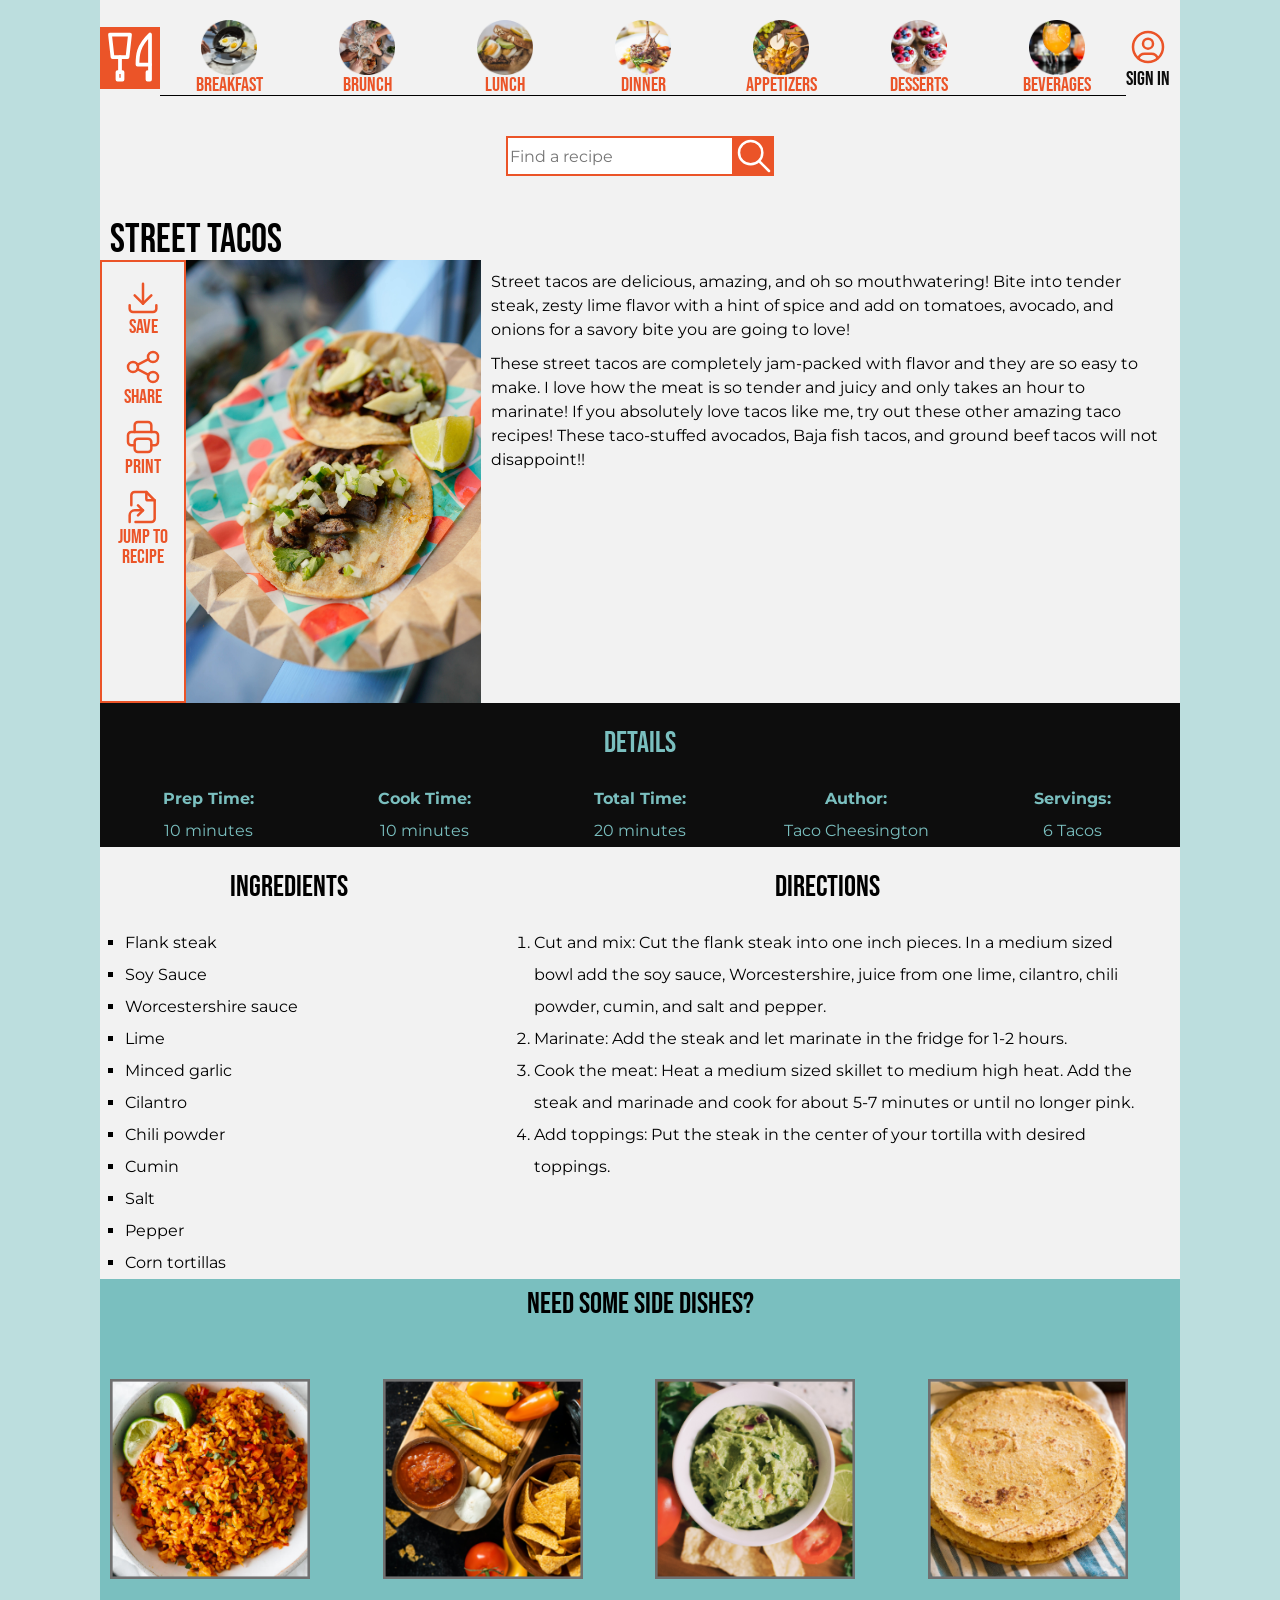
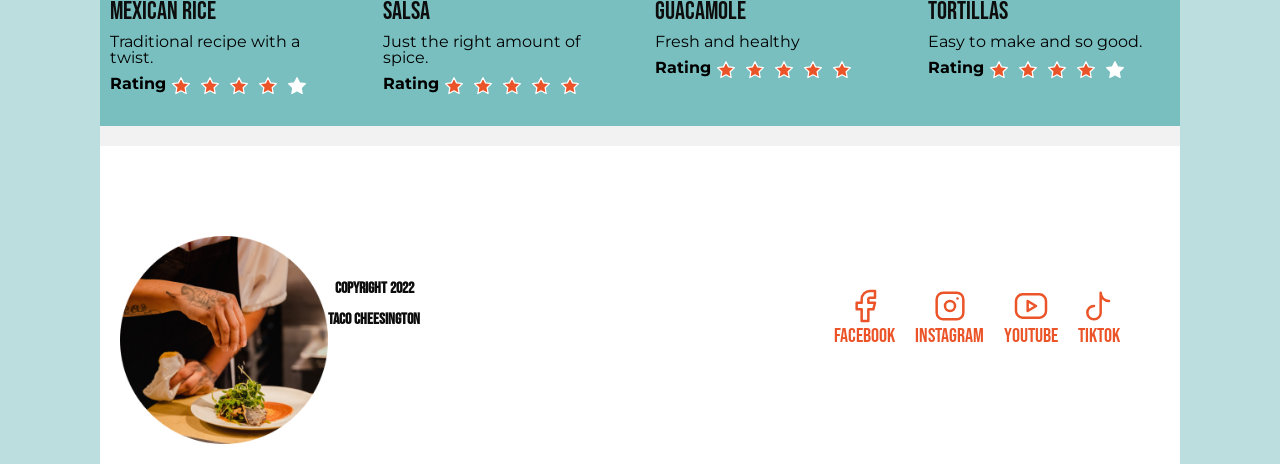
==== commit 6f48e38c: "Final Update Fixed hamburger menu and various semantic html for better organization.  Updated CSS to" ====
--- a/index.html
+++ b/index.html
@@ -19,7 +19,7 @@
             <div class="content-wrapper">
                 <div class="menu-container">
                     <menu>
-                        <ul>
+                        <!-- TODO: switch the ul and li tags to menuitems and menu labels! -->
                             <li><a href="#save"><svg xmlns="http://www.w3.org/2000/svg"
                                         class="icon icon-tabler icon-tabler-download" width="40" height="40"
                                         viewBox="0 0 24 24" stroke-width="1.5" stroke="#EB5428" fill="none"
@@ -60,11 +60,12 @@
                                         <path d="M14 3v4a1 1 0 0 0 1 1h4" />
                                         <path d="M5 11v-6a2 2 0 0 1 2 -2h7l5 5v11a2 2 0 0 1 -2 2h-9.5" />
                                     </svg>Jump to Recipe</a></li>
-                        </ul>
                     </menu>
                 </div>
+                <!-- TODO: this section has no header, look into adding one or changing the section to a div -->
                 <section>
-                    <img src="images/street-tacos.png" alt="">
+                    <h3>Street Tacos</h3>
+                    <img src="images/street-tacos.png" alt="Street tacos displayed on a paper plate">
                     <div class="tacos">
                         <p>Street tacos are delicious, amazing, and oh so mouthwatering! Bite into tender steak, zesty
                             lime
@@ -148,18 +149,20 @@
                 </ol>
             </section>
         </main>
+        <!-- TODO: look into the structure of this section -->
         <aside>
             <div id="title">
                 <h2>Need some side dishes?</h2>
             </div>
             <section id="mexicanrice">
                 <div>
-                    <a href="#"><img src="images/mexican-rice.png" alt="Image of Mexican Rice"></a>
+                    <a href="#"><img src="images/mexican-rice.png" alt="Mexican Rice on a plate"></a>
                 </div>
                 <div>
                     <h3><a href="#">Mexican Rice</a></h3>
                     <p>Traditional recipe with a twist.</p>
                     <section class="rating">
+                        <h4>Rating</h4>
                         <dl>
                             <dt>Rating</dt>
                             <dd><svg xmlns="http://www.w3.org/2000/svg" class="icon icon-tabler icon-tabler-star"
@@ -199,18 +202,18 @@
                                 </svg>
                             </dd>
                         </dl>
-
                     </section>
                 </div>
             </section>
             <section id="salsa">
                 <div>
-                    <a href="#"><img src="images/salsa.png" alt="Image of Salsa"></a>
+                    <a href="#"><img src="images/salsa.png" alt="Salsa on a tray with chips and peppers"></a>
                 </div>
                 <div>
                     <h3><a href="#">Salsa</a></h3>
                     <p>Just the right amount of spice.</p>
                     <section class="rating">
+                        <h4>Rating</h4>
                         <dl>
                             <dt>Rating</dt>
                             <dd><svg xmlns="http://www.w3.org/2000/svg" class="icon icon-tabler icon-tabler-star"
@@ -255,12 +258,13 @@
             </section>
             <section id="guacamole">
                 <div>
-                    <a href="#"><img src="images/guacamole.png" alt=""></a>
+                    <a href="#"><img src="images/guacamole.png" alt="Guacamole in a bowl"></a>
                 </div>
                 <div>
                     <h3><a href="#">Guacamole</a></h3>
                     <p>Fresh and healthy</p>
                     <section class="rating">
+                        <h4>Rating</h4>
                         <dl>
                             <dt>Rating</dt>
                             <dd><svg xmlns="http://www.w3.org/2000/svg" class="icon icon-tabler icon-tabler-star"
@@ -305,12 +309,13 @@
             </section>
             <section id="tortillas">
                 <div>
-                    <a href="#"><img src="images/tortillas.png" alt=""></a>
+                    <a href="#"><img src="images/tortillas.png" alt="Two tortillas on a towel"></a>
                 </div>
                 <div>
                     <h3><a href="#">Tortillas</a></h3>
                     <p>Easy to make and so good.</p>
                     <section class="rating">
+                        <h4>Rating</h4>
                         <dl>
                             <dt>Rating</dt>
                             <dd><svg xmlns="http://www.w3.org/2000/svg" class="icon icon-tabler icon-tabler-star"
@@ -355,10 +360,9 @@
             </section>
         </aside>
         <nav>
-            <h3>Main Navigation</h3>
+            <h3>Main Navigation</h3>    
             <ul>
-                    <input type="checkbox" name="hamburger-checkbox" id="hamburger-checkbox">
-                <li id="hamburger"><label for="hamburger-checkbox"><svg xmlns="http://www.w3.org/2000/svg" width="40"
+                <li id="hamburger"><input type="checkbox" name="hamburger-checkbox" id="hamburger-checkbox"><label for="hamburger-checkbox"><svg xmlns="http://www.w3.org/2000/svg" width="40"
                             height="40" style="enable-background:new 0 0 40 40" xml:space="preserve">
                             <path
                                 d="M36 17.6c.1 1.8.1 3.6.1 5.4.1 2.7 0 5.5-.9 8-.5 1.4-1.3 2.6-2.4 3.6-3.3 2.7-6 2.4-12.6 2.4-4.6 0-9.2.2-12.2-1.9-2.5-1.8-3.6-4.2-3.8-7.1-.2-3.6.1-7.2.1-10.8 0-2.6.6-5.1 1.9-7.4 2.5-4.5 7.3-7.5 12.4-8 .4-.1.9-.1 1.4-.1 5.2 0 10.1 2.6 13 6.8 1 1.5 1.8 3.1 2.3 4.9.4 1.3.6 2.7.7 4.2z"
@@ -370,6 +374,15 @@
                                 d="M38.5 22.6c0 .9-.2 1.7-.5 2.5-.6 1.3-1.7 2.1-3 2.2-3.3.3-6.7.2-9.9.2H11.2c-1.5 0-3-.1-4.4-.1-1.3-.1-2.8 0-3.8-1-.9-1-1.3-2.5-1.3-3.8 0-1.6.3-3.1 1.7-4 1-.7 2.3-.8 3.5-.8 1.6-.1 3.3-.1 4.9-.1H28.5c1.3 0 2.7 0 4 .1 2 .1 3.8-.1 5.1 1.7.5.9.9 2 .9 3.1z"
                                 style="fill:none;stroke:#eb5428;stroke-width:2.9408;stroke-miterlimit:10" />
                         </svg>Menu</label>
+                                        <ul class="recipes">
+                    <li><a href="#"><img src="images/breakfast.png" alt="">Breakfast</a></li>
+                    <li><a href="#"><img src="images/brunch.png" alt="">Brunch</a></li>
+                    <li><a href="#"><img src="images/lunch.png" alt="">Lunch</a></li>
+                    <li><a href="#"><img src="images/dinner.png" alt="">Dinner</a></li>
+                    <li><a href="#"><img src="images/appetizers.png" alt="">Appetizers</a></li>
+                    <li><a href="#"><img src="images/desserts.png" alt="">Desserts</a></li>
+                    <li><a href="#"><img src="images/beverages.png" alt="">Beverages</a></li>
+                </ul>
                 </li>
                 <li id="home"><a href=""><svg xmlns="http://www.w3.org/2000/svg"
                             class="icon icon-tabler icon-tabler-tools-kitchen" width="60" height="60"
@@ -382,15 +395,8 @@
                             <path d="M20 15v6h-1v-3" />
                             <line x1="8" y1="12" x2="8" y2="18" />
                         </svg></a></li>
-                <div class="recipes">
-                    <li><a href="#"><img src="images/breakfast.png" alt="">Breakfast</a></li>
-                    <li><a href="#"><img src="images/brunch.png" alt="">Brunch</a></li>
-                    <li><a href="#"><img src="images/lunch.png" alt="">Lunch</a></li>
-                    <li><a href="#"><img src="images/dinner.png" alt="">Dinner</a></li>
-                    <li><a href="#"><img src="images/appetizers.png" alt="">Appetizers</a></li>
-                    <li><a href="#"><img src="images/desserts.png" alt="">Desserts</a></li>
-                    <li><a href="#"><img src="images/beverages.png" alt="">Beverages</a></li>
-                </div>
+                        <!-- TODO: apparently a div here is wrong! -->
+
                 <li id="avatar"><a href="#"><svg xmlns="http://www.w3.org/2000/svg"
                             class="icon icon-tabler icon-tabler-user-circle" width="40" height="40" viewBox="0 0 24 24"
                             stroke-width="1.5" stroke="#EB5428" fill="none" stroke-linecap="round"
@@ -400,17 +406,17 @@
                             <circle cx="12" cy="10" r="3" />
                             <path d="M6.168 18.849a4 4 0 0 1 3.832 -2.849h4a4 4 0 0 1 3.834 2.855" />
                         </svg>SIGN IN</a></li>
-            </ul>
-            <div class="search">
-                <input type="search" name="search-bar" id="search-bar" placeholder="Find a recipe">
-                <a href="#"><svg xmlns="http://www.w3.org/2000/svg" class="icon icon-tabler icon-tabler-search"
-                        width="40" height="40" viewBox="0 0 24 24" stroke-width="1.5" stroke="#ffffff" fill="none"
-                        stroke-linecap="round" stroke-linejoin="round">
-                        <path stroke="none" d="M0 0h24v24H0z" fill="#EB5428" />
-                        <circle cx="10" cy="10" r="7" />
-                        <line x1="21" y1="21" x2="15" y2="15" />
-                    </svg></a>
-            </div>
+                    </ul>
+                    <div class="search">
+                        <input type="search" name="search-bar" id="search-bar" placeholder="Find a recipe">
+                        <a href="#"><svg xmlns="http://www.w3.org/2000/svg" class="icon icon-tabler icon-tabler-search"
+                                width="40" height="40" viewBox="0 0 24 24" stroke-width="1.5" stroke="#ffffff" fill="none"
+                                stroke-linecap="round" stroke-linejoin="round">
+                                <path stroke="none" d="M0 0h24v24H0z" fill="#EB5428" />
+                                <circle cx="10" cy="10" r="7" />
+                                <line x1="21" y1="21" x2="15" y2="15" />
+                            </svg></a>
+                    </div>
         </nav>
         <footer>
             <h2>Connect</h2>
--- a/styles.css
+++ b/styles.css
@@ -223,16 +223,12 @@
 }
 
 menu {
-	margin: 0;
-	padding: 0;
-}
-
-menu ul {
 	display: flex;
 	justify-content: space-between;
 	align-items: center;
 	list-style: none;
 	margin: 0 10px 0 0;
+	padding: 0;
 }
 
 menu li a {
@@ -261,7 +257,9 @@
 header section img {
 	width: 100%;
 }
-
+header section h3 {
+	display: none;
+}
 #details {
 	display: flex;
 	flex-direction: column;
@@ -320,8 +318,11 @@
 	margin-bottom: 20px;
 	margin-top: 10px;
 }
-
+aside h4 {
+	display: none;
+}
 aside section {
+	margin-top: 10px;
 	display: grid;
 	grid-template-areas:
 		"image title"
@@ -339,13 +340,14 @@
 	max-width: 100px;
 }
 
-aside h3 {
+aside section h3 {
 	grid-area: title;
 	text-align: left;
 	margin: 0;
-}
-
-aside p {
+	margin-bottom: 10px;
+}
+
+aside section p {
 	grid-area: description;
 	margin: 0;
 }
@@ -355,22 +357,10 @@
 	margin: 0;
 }
 
-aside {
-	margin-bottom: 20px;
-}
 
 aside a {
 	text-decoration: none;
 	color: var(--black);
-}
-
-aside img {
-	max-width: 100px;
-	display: block;
-}
-
-aside h3 {
-	margin-bottom: 10px;
 }
 
 aside .rating dl {
@@ -396,14 +386,17 @@
 nav {
 	order: 1;
 	position: relative;
+	width: 100%;
+
 }
 
 nav h3 {
 	display: none;
 }
 
-#hamburger-checkbox {
-	display: none;
+.recipes li {
+    flex: 1; 
+    text-align: center; 
 }
 
 .recipes li a {
@@ -411,31 +404,44 @@
 }
 
 .recipes img {
-	width: 60%;
+	width: 70%;
+}
+
+nav li a {
+	color: var(--black);
+	display: flex;
+	flex-direction: column;
+	align-items: center;
+	text-decoration: none;
 }
 
 .recipes {
-	display: none;
-	position: absolute;
-	top: 55%;
-	left: 0;
-	width: 100%;
-	background-color: var(--off-white);
-	z-index: 1;
+    display: none;
+    position: absolute;
+    flex-direction: row;
+    justify-content: space-between;
+    flex-wrap: wrap;
+    top: 55%;
+    left: 0;
+    width: 100%;
+    background-color: var(--off-white);
+    z-index: 1;
+	border-bottom: 1px solid black;
+}
+
+.recipes li {
+    flex: 1;
+    text-align: center;
+	width: 50%;
 }
 
 #hamburger-checkbox {
 	position: absolute;
-	top: 0;
-	left: 0;
+	top: 10px;
+	left: 30px;
 	opacity: 0;
-	z-index: -1;
-	width: 0;
-	height: 0;
-}
-
-#hamburger-checkbox:checked ~ .recipes {
-	display: flex;
+	width: 40px;
+	height: 40px;
 }
 
 #hamburger {
@@ -445,12 +451,25 @@
 }
 
 #hamburger label {
+	position: relative;
 	display: flex;
 	flex-direction: column;
 	align-items: center;
 	text-align: center;
+	z-index: 1;
+    cursor: pointer;
 	font-family: "Bebas neue", sans-serif;
 }
+
+#hamburger svg {
+    pointer-events: none;
+}
+
+
+#hamburger-checkbox:checked + label + .recipes {
+	display: flex;
+}
+
 
 .recipes li a {
 	font-size: 12px;
@@ -463,17 +482,10 @@
 	align-items: center;
 	padding: 0;
 	margin: 0;
-	border-bottom: 1px solid black;
 	margin-bottom: 20px;
 }
 
-nav li a {
-	color: var(--black);
-	display: flex;
-	flex-direction: column;
-	align-items: center;
-	text-decoration: none;
-}
+
 
 nav li a:hover, #hamburger:hover, menu li a:hover, footer li a:hover  {
     background-color: var(--dark-teal);
@@ -484,20 +496,25 @@
     fill: var(--dark-teal)
 }
 
-nav ul li#hamburger,
+nav ul li#hamburger {
+	flex: 1;
+	order: 1;
+}
 nav ul li#avatar {
 	flex: 1;
-}
-
+	order: 3;
+}
 nav ul li#home {
 	background-color: var(--orange);
 	flex: 2;
 	text-align: center;
+	order: 2;
 }
 
 nav ul li a svg {
 	margin-bottom: 2px;
 }
+
 
 #search-bar {
 	height: 40px;
@@ -510,7 +527,7 @@
 	box-shadow: 0 0 5px var(--orange);
 }
 
-nav div {
+.search {
 	display: flex;
 	justify-content: center;
 	margin-bottom: 20px;
@@ -576,15 +593,21 @@
 	}
 
 	nav {
-		position: relative;
+		display: flex;
+		justify-content: space-between;
+		align-items: center;
+		margin-bottom: 80px;
 	}
 
 	nav ul {
+		flex: 1;
+		display: flex;
 		flex-wrap: wrap;
-		justify-content: space-between;
-	}
-
-	nav ul li#hamburger {
+		margin-bottom: 20px;
+		border-bottom: none;
+	}
+
+	#hamburger > label > svg, #hamburger > label, #hamburger-checkbox{
 		display: none;
 	}
 
@@ -592,39 +615,44 @@
 		flex: none;
 		order: 1;
 	}
+	
+	.search {
+		position: absolute;
+		order: 3;
+		right: 130px;
+	}
+	nav ul li#hamburger {
+		flex: none;
+		order: 2;
+	}
 
 	nav ul li#avatar {
 		flex: none;
-		order: 3;
+		order: 4;
 		margin-right: 10px;
 	}
 
-	nav div.search {
-		position: absolute;
-		top: 10px;
-		right: 80px;
-		flex-grow: 1;
-		order: 2;
-	}
 
 	header h1 {
 		text-align: left;
 		margin-left: 10px;
 	}
-
-	menu ul {
+	.content-wrapper {
+		position: relative;
+	}
+	menu {
 		position: absolute;
-		margin-right: 20px;
+		top: 0;
+		left: 0;
+		margin-right: 0;
 		justify-content: space-evenly;
-		width: 87%;
+		width: 100%;
 		background-color: rgba(218, 245, 245, 0.5);
 	}
 
 	.recipes {
 		display: flex;
-		position: initial;
 		width: 100%;
-		order: 4;
 		margin-top: 20px;
 	}
 
@@ -701,7 +729,9 @@
 	footer section {
 		margin-top: 20px;
 	}
-
+	footer section ul li {
+		margin-right: 20px;
+	}
 	footer section img,
 	footer ul li {
 		margin-top: 20px;
@@ -720,8 +750,9 @@
 
 	.content-wrapper {
 		display: flex;
+		flex-direction: row;
 		width: 100%;
-		align-items: flex-start;
+		align-items:stretch;
 	}
 
 	menu {
@@ -731,12 +762,13 @@
 		margin-right: 20px;
 	}
 
-	menu ul {
+	menu {
 		position: initial;
 		display: flex;
 		flex-direction: column;
 		list-style: none;
 		padding: 0;
+		background-color: var(--off-white);
 	}
 
 	menu li a {
@@ -751,7 +783,6 @@
 	.menu-container {
 		border: 2px solid var(--orange);
 		padding: 10px;
-		height: 434px;
         text-align: center;
 	}
 
@@ -788,14 +819,6 @@
 
 	#details dt {
 		margin: 0;
-	}
-
-	nav div.search {
-		position: relative;
-		top: 0;
-		right: 0;
-		flex-grow: 1;
-		order: 2;
 	}
 
 	aside {
@@ -858,33 +881,46 @@
 	}
 	footer {
 		display: flex;
-		justify-content: space-between; /* Spread content apart */
-		padding: 20px; /* Added some padding for visual space */
+		justify-content: space-between;
+		padding: 20px;
 	}
 
 	footer section {
-		margin-top: 40px; /* Increased vertical margin */
+		margin-top: 40px;
 	}
 
 	footer section img {
-		margin-top: 30px; /* Adjusted image top margin */
-		width: 40%; /* Increased image size */
+		margin-top: 30px;
+		width: 40%;
 	}
 
 	footer ul li {
-		margin-right: 40px; /* Increased horizontal margin between list items */
+		margin-right: 40px;
 	}
 
 	footer ul {
-		margin-top: 60px; /* Increased vertical margin for the list */
+		margin-top: 60px;
 	}
 
 	footer img {
-		width: 60%; /* Increased image size in the footer */
+		width: 60%;
 	}
 
 	footer > section:last-of-type p:first-of-type {
-		margin-top: 25px; /* Adjusted margin for the first paragraph */
+		margin-top: 25px;
+	}
+
+	nav {
+		display: flex;
+		flex-wrap: wrap;
+		justify-content: space-between;
+		margin-bottom: 20px;
+	}
+
+	.search {
+		position: initial;
+		order: 4;
+		width: 100%;
 	}
 	nav ul {
 		flex-wrap: nowrap;
@@ -892,13 +928,17 @@
 	nav #home {
 		order: 1;
 	}
-	nav .recipes {
-		justify-content: space-evenly;
-		margin-left: 75px;
-		margin-right: 75px;
+	.recipes img {
+		width: 40%;
+	}
+	.recipes {
+		position: relative;
 		order: 2;
 	}
-	nav#avatar {
+	#avatar {
 		order: 3;
 	}
-}
+	nav ul li#hamburger {
+		flex: 1;
+	}
+}
